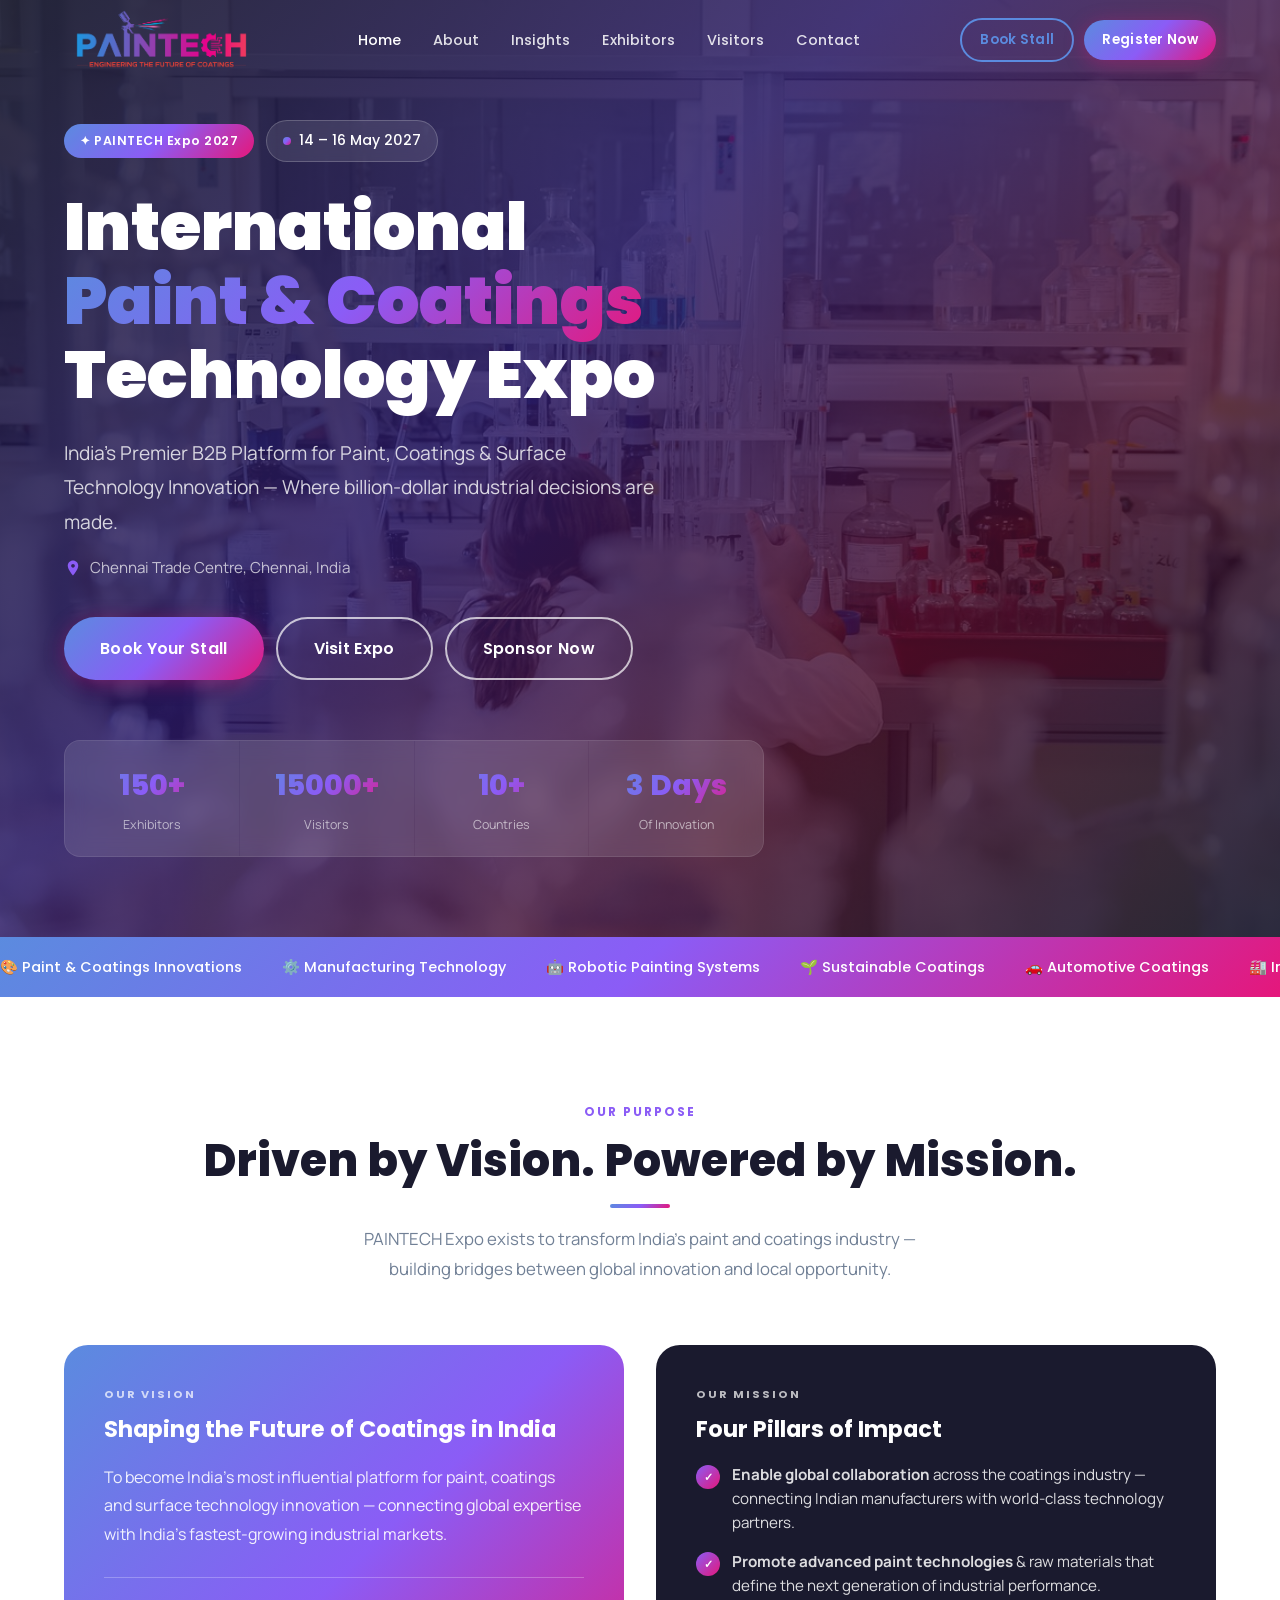
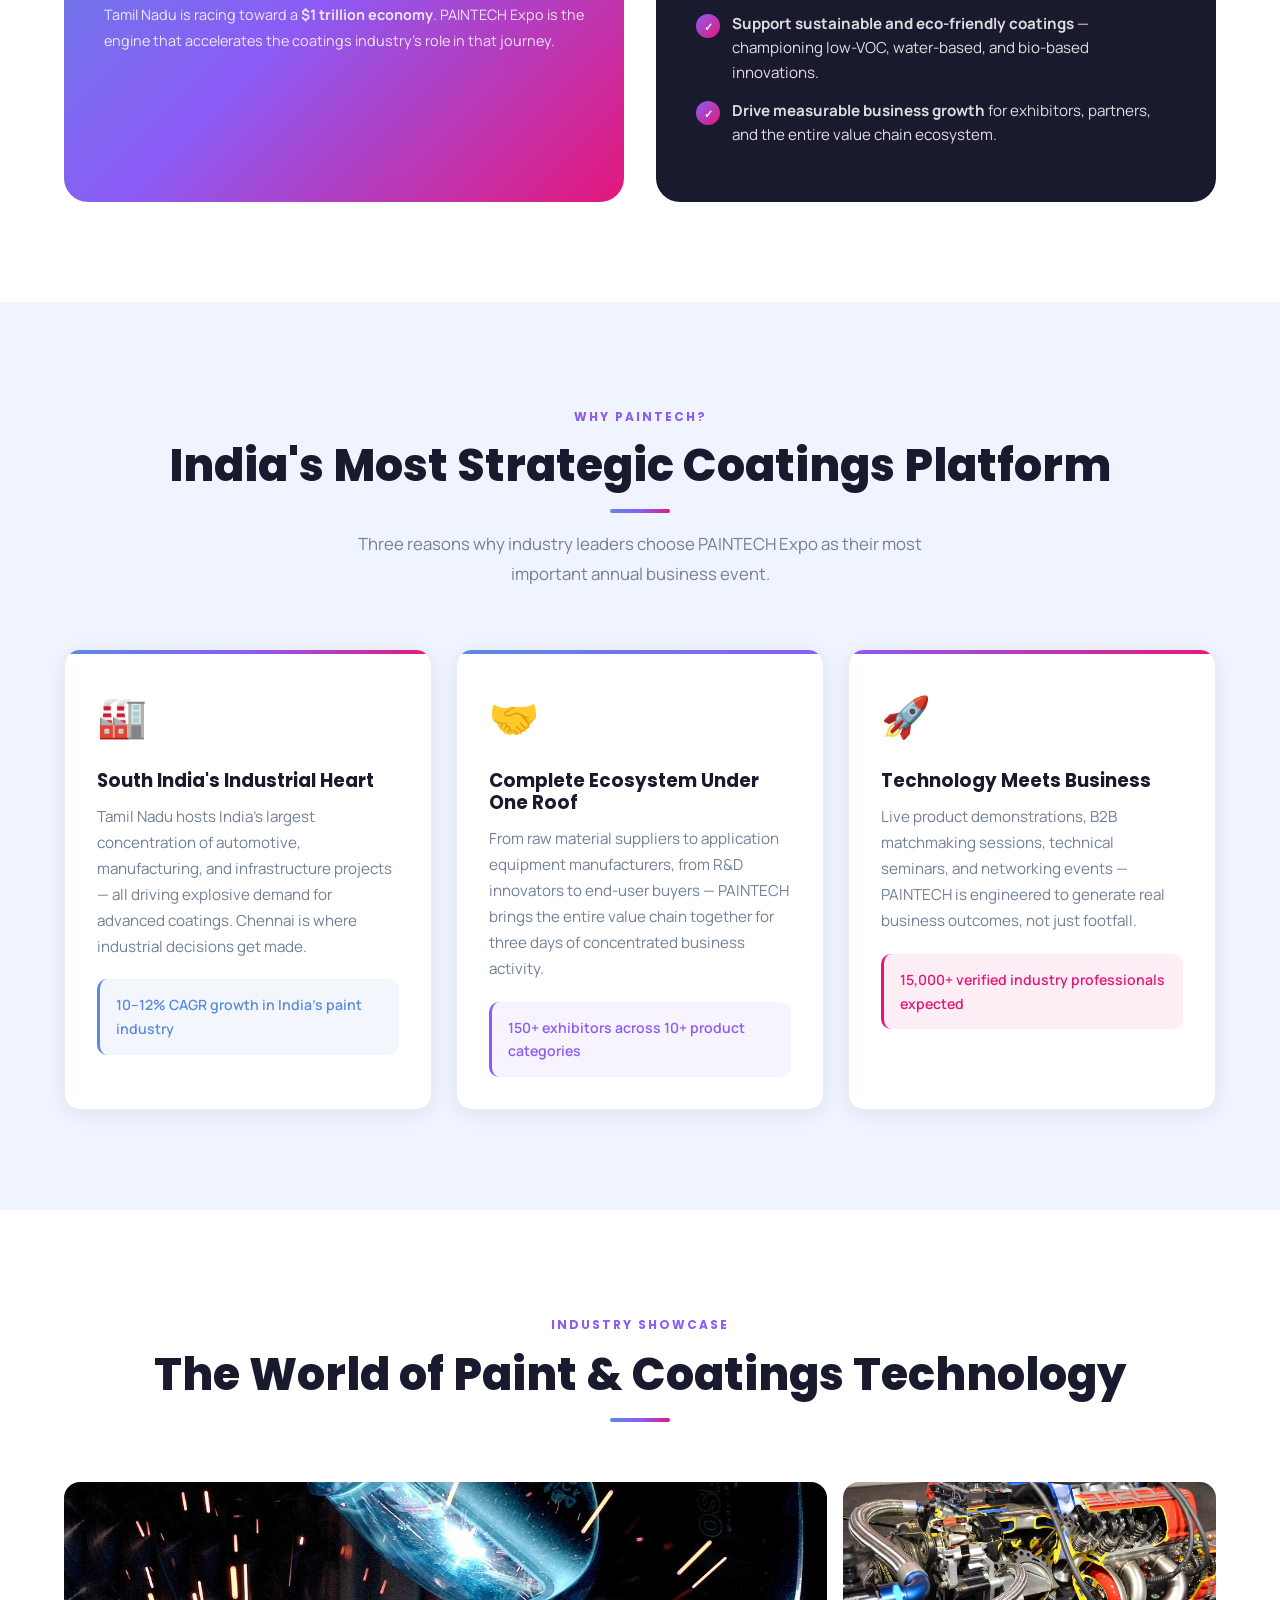
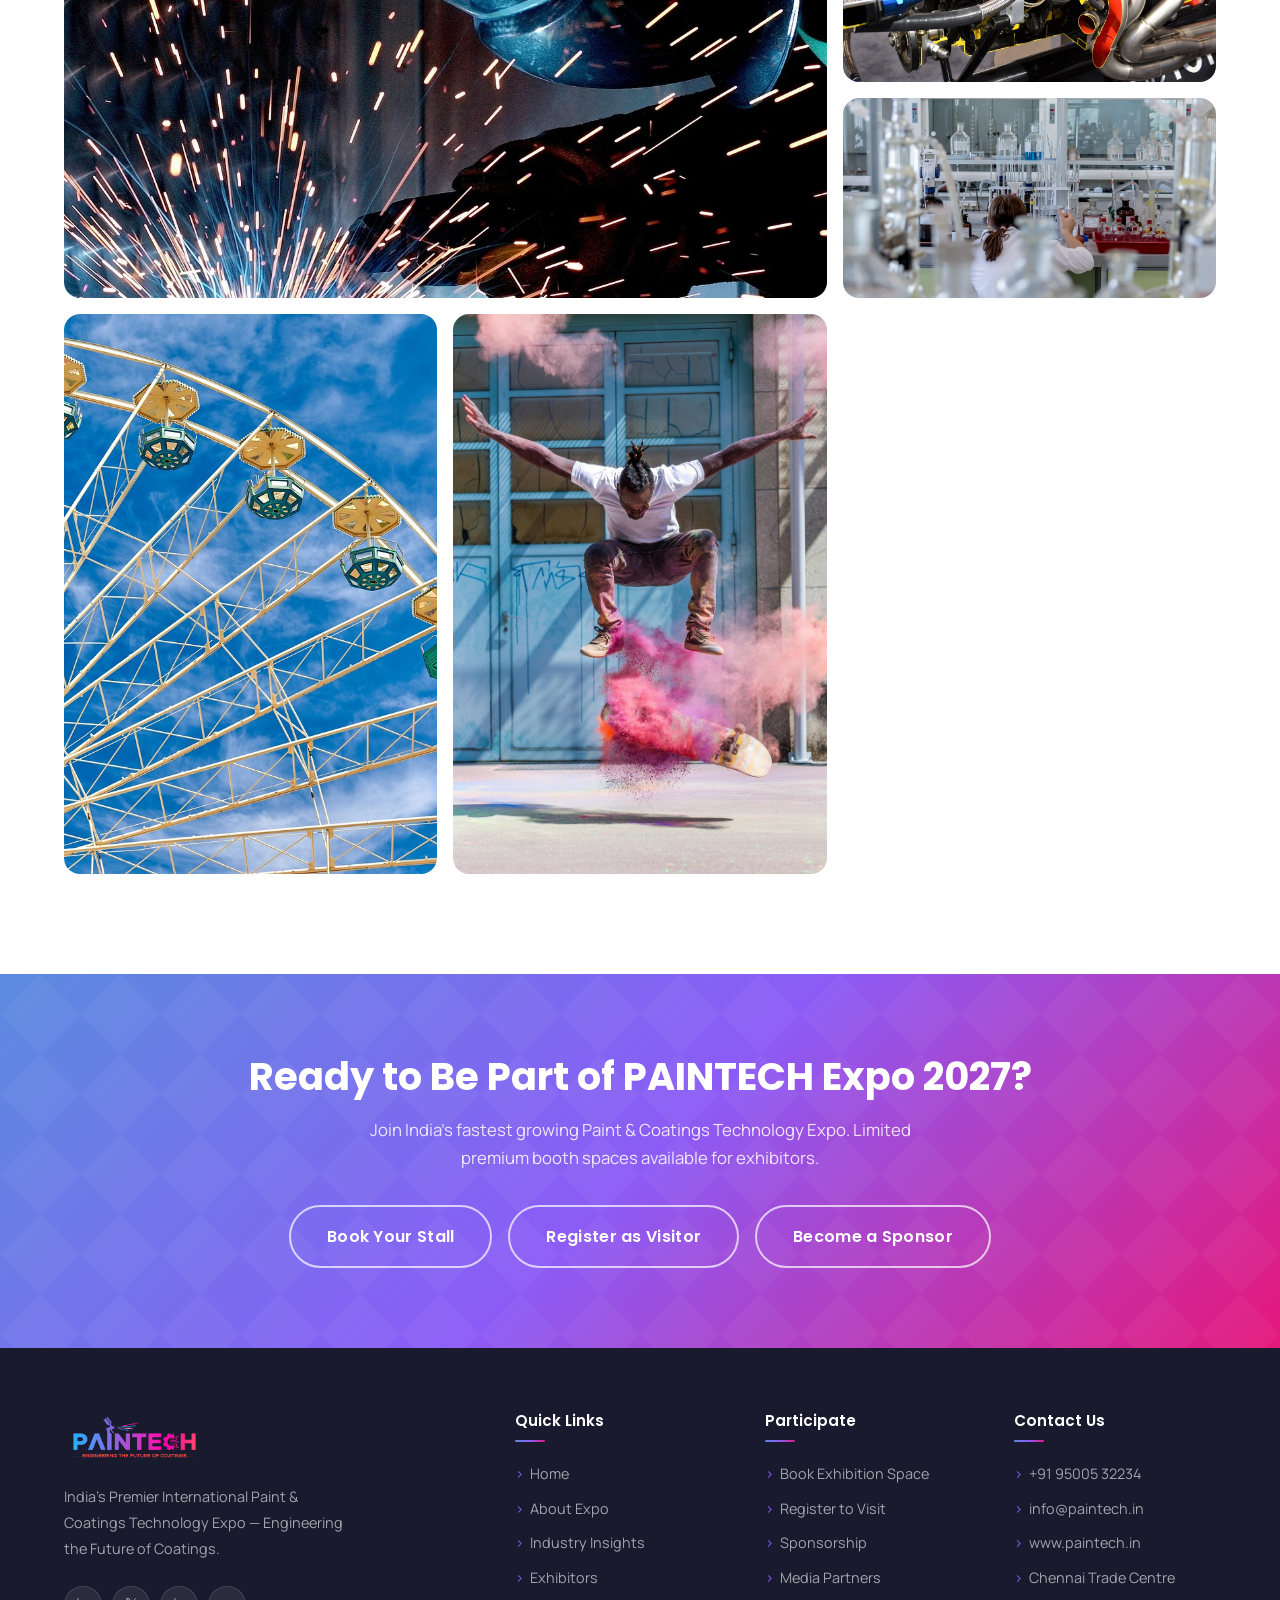
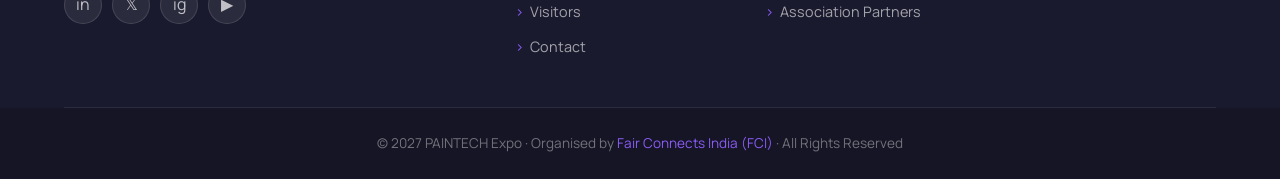
==== index.html @ 4f0feb36 "initial commit" ====
<!DOCTYPE html>
<html lang="en">

<head>
    <meta charset="UTF-8" />
    <meta name="viewport" content="width=device-width, initial-scale=1.0" />
    <title>PAINTECH Expo 2027 – International Paint & Coatings Technology Expo</title>
    <meta name="description"
        content="India's Premier B2B Platform for Paint, Coatings & Surface Technology Innovation. 14–16 May 2027, Chennai Trade Centre." />
    <link rel="icon" type="image/svg+xml" href="/favicon.svg" />
    <link rel="stylesheet" href="assets/css/styles.css" />
</head>

<body>
    <div id="site-nav"></div>

    <!-- HERO -->
    <section class="hero-section">
        <div class="hero-bg">
            <img src="assets/images/gallery-4.jpg" alt="Industrial Paint Technology" loading="eager" />
        </div>
        <div class="hero-content">
            <div class="hero-eyebrow">
                <span class="badge badge-grad">✦ PAINTECH Expo 2027</span>
                <div class="hero-date-chip">
                    <span class="dot"></span> 14 – 16 May 2027
                </div>
            </div>
            <h1 class="hero-title">
                International<br />
                <span>Paint &amp; Coatings</span><br />
                Technology Expo
            </h1>
            <p class="hero-sub">India's Premier B2B Platform for Paint, Coatings &amp; Surface Technology Innovation —
                Where billion-dollar industrial decisions are made.</p>
            <div class="hero-venue">
                <svg width="18" height="18" fill="currentColor" viewBox="0 0 24 24">
                    <path
                        d="M12 2C8.13 2 5 5.13 5 9c0 5.25 7 13 7 13s7-7.75 7-13c0-3.87-3.13-7-7-7zm0 9.5c-1.38 0-2.5-1.12-2.5-2.5S10.62 6.5 12 6.5s2.5 1.12 2.5 2.5S13.38 11.5 12 11.5z" />
                </svg>
                Chennai Trade Centre, Chennai, India
            </div>
            <div class="hero-ctas">
                <a href="exhibitors.html" class="btn btn-primary btn-lg">Book Your Stall</a>
                <a href="visitors.html" class="btn btn-outline-white btn-lg">Visit Expo</a>
                <a href="contact.html" class="btn btn-outline-white btn-lg">Sponsor Now</a>
            </div>
            <div class="hero-stats">
                <div class="hero-stat">
                    <div class="hero-stat-num" data-target="150" data-suffix="+">150+</div>
                    <div class="hero-stat-label">Exhibitors</div>
                </div>
                <div class="hero-stat">
                    <div class="hero-stat-num" data-target="15000" data-suffix="+">15,000+</div>
                    <div class="hero-stat-label">Visitors</div>
                </div>
                <div class="hero-stat">
                    <div class="hero-stat-num" data-target="10" data-suffix="+">10+</div>
                    <div class="hero-stat-label">Countries</div>
                </div>
                <div class="hero-stat">
                    <div class="hero-stat-num" data-target="3" data-suffix=" Days">3 Days</div>
                    <div class="hero-stat-label">Of Innovation</div>
                </div>
            </div>
        </div>
    </section>

    <!-- MARQUEE STRIP -->
    <div class="info-strip">
        <div class="info-strip-inner">
            <div class="info-strip-item">🎨 Paint &amp; Coatings Innovations</div>
            <div class="info-strip-item">⚙️ Manufacturing Technology</div>
            <div class="info-strip-item">🤖 Robotic Painting Systems</div>
            <div class="info-strip-item">🌱 Sustainable Coatings</div>
            <div class="info-strip-item">🚗 Automotive Coatings</div>
            <div class="info-strip-item">🏭 Industrial Excellence</div>
            <div class="info-strip-item">🔬 R&amp;D Showcase</div>
            <div class="info-strip-item">🌍 10+ Countries</div>
            <div class="info-strip-item">🤝 B2B Matchmaking</div>
            <div class="info-strip-item">📅 14–16 May 2027, Chennai</div>
        </div>
    </div>

    <!-- VISION & MISSION -->
    <section class="section section-white">
        <div class="container">
            <div class="section-header fade-up">
                <div class="section-label">Our Purpose</div>
                <h2 class="section-title">Driven by Vision. Powered by Mission.</h2>
                <div class="divider divider-center"></div>
                <p class="section-sub">PAINTECH Expo exists to transform India's paint and coatings industry — building
                    bridges between global innovation and local opportunity.</p>
            </div>
            <div class="vision-mission-grid">
                <div class="vm-card vm-card-vision fade-up fade-up-delay-1">
                    <div class="vm-card-label">Our Vision</div>
                    <h3>Shaping the Future of Coatings in India</h3>
                    <p>To become India's most influential platform for paint, coatings and surface technology innovation
                        — connecting global expertise with India's fastest-growing industrial markets.</p>
                    <div style="margin-top:28px; padding-top:24px; border-top:1px solid rgba(255,255,255,0.25);">
                        <p style="font-size:0.9rem; opacity:0.85;">Tamil Nadu is racing toward a <strong
                                style="opacity:1;">$1 trillion economy</strong>. PAINTECH Expo is the engine that
                            accelerates the coatings industry's role in that journey.</p>
                    </div>
                </div>
                <div class="vm-card vm-card-mission fade-up fade-up-delay-2">
                    <div class="vm-card-label">Our Mission</div>
                    <h3>Four Pillars of Impact</h3>
                    <div class="vm-bullet">
                        <div class="vm-bullet-dot"></div>
                        <p><strong>Enable global collaboration</strong> across the coatings industry — connecting Indian
                            manufacturers with world-class technology partners.</p>
                    </div>
                    <div class="vm-bullet">
                        <div class="vm-bullet-dot"></div>
                        <p><strong>Promote advanced paint technologies</strong> &amp; raw materials that define the next
                            generation of industrial performance.</p>
                    </div>
                    <div class="vm-bullet">
                        <div class="vm-bullet-dot"></div>
                        <p><strong>Support sustainable and eco-friendly coatings</strong> — championing low-VOC,
                            water-based, and bio-based innovations.</p>
                    </div>
                    <div class="vm-bullet">
                        <div class="vm-bullet-dot"></div>
                        <p><strong>Drive measurable business growth</strong> for exhibitors, partners, and the entire
                            value chain ecosystem.</p>
                    </div>
                </div>
            </div>
        </div>
    </section>

    <!-- WHY PAINTECH -->
    <section class="section section-light">
        <div class="container">
            <div class="section-header fade-up">
                <div class="section-label">Why PAINTECH?</div>
                <h2 class="section-title">India's Most Strategic Coatings Platform</h2>
                <div class="divider divider-center"></div>
                <p class="section-sub">Three reasons why industry leaders choose PAINTECH Expo as their most important
                    annual business event.</p>
            </div>
            <div class="highlight-grid">
                <div class="highlight-card fade-up fade-up-delay-1">
                    <div class="icon">🏭</div>
                    <h3>South India's Industrial Heart</h3>
                    <p>Tamil Nadu hosts India's largest concentration of automotive, manufacturing, and infrastructure
                        projects — all driving explosive demand for advanced coatings. Chennai is where industrial
                        decisions get made.</p>
                    <div
                        style="margin-top:20px; padding:14px 16px; background:rgba(91,139,223,0.07); border-radius:10px; border-left:3px solid var(--blue);">
                        <p style="font-size:0.88rem; color:var(--blue); font-weight:600; margin:0;">10–12% CAGR growth
                            in India's paint industry</p>
                    </div>
                </div>
                <div class="highlight-card fade-up fade-up-delay-2">
                    <div class="icon">🤝</div>
                    <h3>Complete Ecosystem Under One Roof</h3>
                    <p>From raw material suppliers to application equipment manufacturers, from R&amp;D innovators to
                        end-user buyers — PAINTECH brings the entire value chain together for three days of concentrated
                        business activity.</p>
                    <div
                        style="margin-top:20px; padding:14px 16px; background:rgba(139,92,246,0.07); border-radius:10px; border-left:3px solid var(--violet);">
                        <p style="font-size:0.88rem; color:var(--violet); font-weight:600; margin:0;">150+ exhibitors
                            across 10+ product categories</p>
                    </div>
                </div>
                <div class="highlight-card fade-up fade-up-delay-3">
                    <div class="icon">🚀</div>
                    <h3>Technology Meets Business</h3>
                    <p>Live product demonstrations, B2B matchmaking sessions, technical seminars, and networking events
                        — PAINTECH is engineered to generate real business outcomes, not just footfall.</p>
                    <div
                        style="margin-top:20px; padding:14px 16px; background:rgba(229,23,123,0.07); border-radius:10px; border-left:3px solid var(--pink);">
                        <p style="font-size:0.88rem; color:var(--pink); font-weight:600; margin:0;">15,000+ verified
                            industry professionals expected</p>
                    </div>
                </div>
            </div>
        </div>
    </section>

    <!-- GALLERY PREVIEW -->
    <section class="section section-white">
        <div class="container">
            <div class="section-header fade-up">
                <div class="section-label">Industry Showcase</div>
                <h2 class="section-title">The World of Paint &amp; Coatings Technology</h2>
                <div class="divider divider-center"></div>
            </div>
            <div class="gallery-grid fade-up">
                <div class="gallery-item">
                    <img src="assets/images/gallery-2.jpg" alt="Industrial Coating Plant" />
                    <div class="gallery-overlay"></div>
                </div>
                <div class="gallery-item">
                    <img src="assets/images/gallery-3.jpg" alt="Spray Painting System" />
                    <div class="gallery-overlay"></div>
                </div>
                <div class="gallery-item">
                    <img src="assets/images/gallery-4.jpg" alt="Automotive Coating Line" />
                    <div class="gallery-overlay"></div>
                </div>
                <div class="gallery-item">
                    <img src="assets/images/about-1.jpg" alt="Paint Laboratory" />
                    <div class="gallery-overlay"></div>
                </div>
                <div class="gallery-item">
                    <img src="assets/images/gallery-5.jpg" alt="Coating Technology" />
                    <div class="gallery-overlay"></div>
                </div>
            </div>
        </div>
    </section>

    <!-- CTA BAND -->
    <div class="cta-band">
        <div class="container">
            <h2 class="fade-up">Ready to Be Part of PAINTECH Expo 2027?</h2>
            <p class="fade-up fade-up-delay-1">Join India's fastest growing Paint &amp; Coatings Technology Expo.
                Limited premium booth spaces available for exhibitors.</p>
            <div class="btns fade-up fade-up-delay-2">
                <a href="exhibitors.html" class="btn btn-outline-white btn-lg">Book Your Stall</a>
                <a href="visitors.html" class="btn btn-outline-white btn-lg">Register as Visitor</a>
                <a href="contact.html" class="btn btn-outline-white btn-lg">Become a Sponsor</a>
            </div>
        </div>
    </div>
    <div id="site-footer"></div>

    <script src="assets/js/components.js"></script>

    <script src="assets/js/main.js"></script>
</body>

</html>
---- assets/css/styles.css ----
@import url('https://fonts.googleapis.com/css2?family=Poppins:wght@300;400;500;600;700;800;900&family=Manrope:wght@400;500;600;700;800&display=swap');

/* ─── CSS Variables ─────────────────────────────────────── */
:root {
    --blue: #5B8BDF;
    --violet: #8B5CF6;
    --pink: #E5177B;
    --dark: #1A1A2E;
    --text: #2D3748;
    --muted: #718096;
    --light: #F0F4FF;
    --white: #FFFFFF;
    --card: #FFFFFF;
    --border: rgba(91, 139, 223, 0.15);

    --grad: linear-gradient(135deg, #5B8BDF 0%, #8B5CF6 50%, #E5177B 100%);
    --grad-soft: linear-gradient(135deg, rgba(91, 139, 223, 0.12) 0%, rgba(139, 92, 246, 0.10) 50%, rgba(229, 23, 123, 0.08) 100%);
    --grad-hero: linear-gradient(135deg, #1A1A2E 0%, #2D1B69 40%, #4A0E2E 100%);
    --grad-blue: linear-gradient(135deg, #5B8BDF, #8B5CF6);
    --grad-pink: linear-gradient(135deg, #8B5CF6, #E5177B);

    --shadow-sm: 0 2px 8px rgba(91, 139, 223, 0.12);
    --shadow-md: 0 8px 30px rgba(91, 139, 223, 0.18);
    --shadow-lg: 0 20px 60px rgba(91, 139, 223, 0.25);
    --shadow-card: 0 4px 20px rgba(26, 26, 46, 0.08);

    --radius: 16px;
    --radius-sm: 10px;
    --radius-lg: 24px;
    --radius-full: 999px;

    --font-head: 'Poppins', sans-serif;
    --font-body: 'Manrope', sans-serif;

    --nav-h: 80px;
    --transition: 0.3s cubic-bezier(0.4, 0, 0.2, 1);
}

/* ─── Reset & Base ─────────────────────────────────────── */
*,
*::before,
*::after {
    box-sizing: border-box;
    margin: 0;
    padding: 0;
}

html {
    scroll-behavior: smooth;
    font-size: 16px;
}

body {
    font-family: var(--font-body);
    color: var(--text);
    background: var(--white);
    line-height: 1.7;
    -webkit-font-smoothing: antialiased;
}

img {
    max-width: 100%;
    height: auto;
    display: block;
}

a {
    text-decoration: none;
    color: inherit;
}

ul {
    list-style: none;
}

/* ─── Scrollbar ────────────────────────────────────────── */
::-webkit-scrollbar {
    width: 6px;
}

::-webkit-scrollbar-track {
    background: var(--light);
}

::-webkit-scrollbar-thumb {
    background: var(--grad);
    border-radius: 3px;
}

/* ─── Typography ────────────────────────────────────────── */
h1,
h2,
h3,
h4,
h5,
h6 {
    font-family: var(--font-head);
    font-weight: 700;
    line-height: 1.2;
    color: var(--dark);
}

/* ─── Container ─────────────────────────────────────────── */
.container {
    max-width: 1200px;
    margin: 0 auto;
    padding: 0 24px;
}

.container-wide {
    max-width: 1440px;
    margin: 0 auto;
    padding: 0 32px;
}

/* ─── Gradient Text ──────────────────────────────────────── */
.grad-text {
    background: var(--grad);
    -webkit-background-clip: text;
    -webkit-text-fill-color: transparent;
    background-clip: text;
}

/* ─── Buttons ─────────────────────────────────────────────── */
.btn {
    display: inline-flex;
    align-items: center;
    gap: 8px;
    padding: 13px 28px;
    border-radius: var(--radius-full);
    font-family: var(--font-head);
    font-weight: 600;
    font-size: 0.92rem;
    cursor: pointer;
    border: none;
    transition: var(--transition);
    letter-spacing: 0.3px;
    white-space: nowrap;
}

.btn-primary {
    background: var(--grad);
    color: var(--white);
    box-shadow: 0 4px 20px rgba(229, 23, 123, 0.35);
}

.btn-primary:hover {
    transform: translateY(-2px);
    box-shadow: 0 8px 30px rgba(229, 23, 123, 0.45);
}

.btn-outline {
    background: transparent;
    border: 2px solid var(--blue);
    color: var(--blue);
}

.btn-outline:hover {
    background: var(--blue);
    color: white;
    transform: translateY(-2px);
}

.btn-outline-white {
    background: transparent;
    border: 2px solid rgba(255, 255, 255, 0.7);
    color: white;
}

.btn-outline-white:hover {
    background: rgba(255, 255, 255, 0.15);
    transform: translateY(-2px);
}

.btn-sm {
    padding: 9px 20px;
    font-size: 0.85rem;
}

.btn-lg {
    padding: 16px 36px;
    font-size: 1rem;
}

/* ─── Badges ─────────────────────────────────────────────── */
.badge {
    display: inline-flex;
    align-items: center;
    gap: 6px;
    padding: 6px 16px;
    border-radius: var(--radius-full);
    font-size: 0.78rem;
    font-weight: 600;
    letter-spacing: 0.5px;
    font-family: var(--font-head);
}

.badge-grad {
    background: var(--grad);
    color: white;
}

.badge-soft {
    background: var(--grad-soft);
    border: 1px solid var(--border);
    color: var(--violet);
}

.badge-blue {
    background: rgba(91, 139, 223, 0.12);
    color: var(--blue);
}

.badge-pink {
    background: rgba(229, 23, 123, 0.1);
    color: var(--pink);
}

/* ─── Section Headers ─────────────────────────────────────── */
.section-label {
    display: inline-block;
    font-size: 0.75rem;
    font-weight: 700;
    letter-spacing: 2px;
    text-transform: uppercase;
    color: var(--violet);
    margin-bottom: 12px;
    font-family: var(--font-head);
}

.section-title {
    font-size: clamp(1.8rem, 3.5vw, 2.8rem);
    font-weight: 800;
    color: var(--dark);
    margin-bottom: 16px;
}

.section-sub {
    font-size: 1.05rem;
    color: var(--muted);
    max-width: 600px;
    line-height: 1.8;
}

.section-header {
    text-align: center;
    margin-bottom: 60px;
}

.section-header .section-sub {
    margin: 0 auto;
}

/* ─── Cards ─────────────────────────────────────────────── */
.card {
    background: var(--white);
    border-radius: var(--radius);
    box-shadow: var(--shadow-card);
    border: 1px solid var(--border);
    overflow: hidden;
    transition: var(--transition);
}

.card:hover {
    transform: translateY(-4px);
    box-shadow: var(--shadow-md);
}

.card-grad {
    background: var(--grad-soft);
    border: 1px solid var(--border);
    border-radius: var(--radius);
    padding: 28px;
    transition: var(--transition);
}

.card-grad:hover {
    transform: translateY(-4px);
    box-shadow: var(--shadow-md);
}

/* ─── Icon Box ───────────────────────────────────────────── */
.icon-box {
    width: 52px;
    height: 52px;
    border-radius: var(--radius-sm);
    background: var(--grad);
    display: flex;
    align-items: center;
    justify-content: center;
    font-size: 1.4rem;
    flex-shrink: 0;
}

.icon-box-soft {
    width: 52px;
    height: 52px;
    border-radius: var(--radius-sm);
    background: var(--grad-soft);
    display: flex;
    align-items: center;
    justify-content: center;
    font-size: 1.4rem;
    flex-shrink: 0;
    border: 1px solid var(--border);
}

/* ─── Divider ────────────────────────────────────────────── */
.divider {
    height: 4px;
    width: 60px;
    background: var(--grad);
    border-radius: 2px;
    margin: 16px 0;
}

.divider-center {
    margin: 16px auto;
}

/* ─── Sections ───────────────────────────────────────────── */
.section {
    padding: 100px 0;
}

.section-light {
    background: var(--light);
}

.section-white {
    background: var(--white);
}

.section-dark {
    background: var(--dark);
}

/* ─── Page Hero Banner ─────────────────────────────────── */
.page-hero {
    padding: 120px 0 80px;
    background: var(--grad-hero);
    position: relative;
    overflow: hidden;
}

.page-hero::before {
    content: '';
    position: absolute;
    inset: 0;
    background: url("data:image/svg+xml,%3Csvg width='60' height='60' viewBox='0 0 60 60' xmlns='http://www.w3.org/2000/svg'%3E%3Cg fill='none' fill-rule='evenodd'%3E%3Cg fill='%23ffffff' fill-opacity='0.03'%3E%3Cpath d='M36 34v-4h-2v4h-4v2h4v4h2v-4h4v-2h-4zm0-30V0h-2v4h-4v2h4v4h2V6h4V4h-4zM6 34v-4H4v4H0v2h4v4h2v-4h4v-2H6zM6 4V0H4v4H0v2h4v4h2V6h4V4H6z'/%3E%3C/g%3E%3C/g%3E%3C/svg%3E");
}

.page-hero .container {
    position: relative;
    z-index: 1;
}

.page-hero h1 {
    color: white;
    font-size: clamp(2rem, 4vw, 3.2rem);
    font-weight: 800;
    margin-bottom: 16px;
}

.page-hero p {
    color: rgba(255, 255, 255, 0.8);
    font-size: 1.1rem;
    max-width: 600px;
}

.page-hero-badge {
    margin-bottom: 20px;
}

/* ──────────────────────────────────────────────────────────
   NAV
───────────────────────────────────────────────────────── */
.navbar {
    position: fixed;
    top: 0;
    left: 0;
    right: 0;
    z-index: 1000;
    height: var(--nav-h);
    display: flex;
    align-items: center;
    transition: var(--transition);
    padding: 0;
}

.navbar.transparent {
    background: transparent;
}

.navbar.scrolled {
    background: rgba(255, 255, 255, 0.95);
    backdrop-filter: blur(20px);
    -webkit-backdrop-filter: blur(20px);
    box-shadow: 0 2px 20px rgba(91, 139, 223, 0.12);
    border-bottom: 1px solid var(--border);
}

.navbar.dark-nav {
    background: rgba(26, 26, 46, 0.95);
    backdrop-filter: blur(20px);
}

.navbar-inner {
    display: flex;
    align-items: center;
    justify-content: space-between;
    width: 100%;
    max-width: 1200px;
    margin: 0 auto;
    padding: 0 24px;
}

.nav-logo img {
    height: 72px;
    width: auto;
}

.nav-links {
    display: flex;
    align-items: center;
    gap: 4px;
}

.nav-links a {
    font-family: var(--font-head);
    font-weight: 500;
    font-size: 0.9rem;
    padding: 8px 14px;
    border-radius: var(--radius-full);
    transition: var(--transition);
    color: var(--dark);
    position: relative;
}

.navbar.transparent .nav-links a,
.navbar.dark-nav .nav-links a {
    color: rgba(255, 255, 255, 0.85);
}

.nav-links a:hover {
    color: var(--violet);
    background: rgba(139, 92, 246, 0.08);
}

.navbar.transparent .nav-links a:hover,
.navbar.dark-nav .nav-links a:hover {
    color: white;
    background: rgba(255, 255, 255, 0.12);
}

.nav-links a.active {
    color: var(--violet);
}

.navbar.transparent .nav-links a.active,
.navbar.dark-nav .nav-links a.active {
    color: white;
}

.nav-actions {
    display: flex;
    align-items: center;
    gap: 10px;
}

.nav-actions .btn-sm {
    padding: 9px 18px;
    font-size: 0.84rem;
}

.hamburger {
    display: none;
    flex-direction: column;
    gap: 5px;
    cursor: pointer;
    padding: 8px;
    border-radius: 8px;
    border: none;
    background: none;
}

.hamburger span {
    display: block;
    width: 24px;
    height: 2px;
    background: var(--dark);
    border-radius: 2px;
    transition: var(--transition);
}

.navbar.transparent .hamburger span,
.navbar.dark-nav .hamburger span {
    background: white;
}

.navbar.scrolled .hamburger span {
    background: var(--dark);
}

.mobile-menu {
    display: none;
    position: fixed;
    inset: 0;
    z-index: 999;
    background: rgba(26, 26, 46, 0.98);
    flex-direction: column;
    align-items: center;
    justify-content: center;
    gap: 24px;
}

.mobile-menu.open {
    display: flex;
}

.mobile-menu a {
    font-family: var(--font-head);
    font-size: 1.4rem;
    font-weight: 600;
    color: white;
    padding: 10px 20px;
    transition: var(--transition);
}

.mobile-menu a:hover {
    color: var(--violet);
}

.mobile-close {
    position: absolute;
    top: 24px;
    right: 24px;
    font-size: 2rem;
    color: white;
    cursor: pointer;
    background: none;
    border: none;
    padding: 8px;
}

/* ──────────────────────────────────────────────────────────
   HOME HERO
───────────────────────────────────────────────────────── */
.hero-section {
    min-height: 100vh;
    position: relative;
    overflow: hidden;
    display: flex;
    flex-direction: column;
    justify-content: center;
}

.hero-bg {
    position: absolute;
    inset: 0;
    z-index: 0;
}

.hero-bg img {
    width: 100%;
    height: 100%;
    object-fit: cover;
    object-position: center;
}

.hero-bg::after {
    content: '';
    position: absolute;
    inset: 0;
    background: linear-gradient(135deg,
            rgba(26, 26, 46, 0.90) 0%,
            rgba(45, 27, 105, 0.82) 40%,
            rgba(74, 14, 46, 0.78) 70%,
            rgba(26, 26, 46, 0.88) 100%);
}

.hero-content {
    position: relative;
    z-index: 1;
    padding: calc(var(--nav-h) + 40px) 0 80px;
    max-width: 1200px;
    margin: 0 auto;
    width: 100%;
    padding-left: 24px;
    padding-right: 24px;
}

.hero-eyebrow {
    display: flex;
    align-items: center;
    gap: 12px;
    margin-bottom: 28px;
    flex-wrap: wrap;
}

.hero-date-chip {
    display: inline-flex;
    align-items: center;
    gap: 8px;
    background: rgba(255, 255, 255, 0.1);
    border: 1px solid rgba(255, 255, 255, 0.2);
    border-radius: var(--radius-full);
    padding: 8px 16px;
    color: white;
    font-size: 0.88rem;
    font-family: var(--font-head);
    font-weight: 500;
    backdrop-filter: blur(10px);
}

.hero-date-chip .dot {
    width: 8px;
    height: 8px;
    border-radius: 50%;
    background: var(--grad);
}

.hero-title {
    font-size: clamp(2.4rem, 5.5vw, 4.2rem);
    font-weight: 900;
    color: white;
    line-height: 1.1;
    margin-bottom: 24px;
}

.hero-title span {
    background: var(--grad);
    -webkit-background-clip: text;
    -webkit-text-fill-color: transparent;
    background-clip: text;
}

.hero-sub {
    font-size: clamp(1rem, 1.8vw, 1.2rem);
    color: rgba(255, 255, 255, 0.8);
    max-width: 600px;
    line-height: 1.8;
    margin-bottom: 16px;
}

.hero-venue {
    display: flex;
    align-items: center;
    gap: 8px;
    color: rgba(255, 255, 255, 0.7);
    font-size: 0.95rem;
    margin-bottom: 36px;
}

.hero-venue svg {
    color: var(--violet);
    flex-shrink: 0;
}

.hero-ctas {
    display: flex;
    flex-wrap: wrap;
    gap: 12px;
    margin-bottom: 60px;
}

.hero-stats {
    display: grid;
    grid-template-columns: repeat(4, 1fr);
    gap: 1px;
    border-radius: var(--radius);
    overflow: hidden;
    background: rgba(255, 255, 255, 0.08);
    border: 1px solid rgba(255, 255, 255, 0.12);
    backdrop-filter: blur(10px);
    max-width: 700px;
}

.hero-stat {
    padding: 20px 24px;
    text-align: center;
    background: rgba(255, 255, 255, 0.04);
}

.hero-stat-num {
    font-family: var(--font-head);
    font-size: 1.8rem;
    font-weight: 800;
    background: var(--grad);
    -webkit-background-clip: text;
    -webkit-text-fill-color: transparent;
    background-clip: text;
}

.hero-stat-label {
    font-size: 0.78rem;
    color: rgba(255, 255, 255, 0.6);
    margin-top: 4px;
}

/* ──────────────────────────────────────────────────────────
   QUICK INFO STRIP (Homepage only)
───────────────────────────────────────────────────────── */
.info-strip {
    background: var(--grad);
    padding: 18px 0;
    overflow: hidden;
}

.info-strip-inner {
    display: flex;
    align-items: center;
    gap: 40px;
    white-space: nowrap;
    animation: marquee 30s linear infinite;
}

.info-strip-item {
    display: flex;
    align-items: center;
    gap: 8px;
    color: white;
    font-family: var(--font-head);
    font-weight: 500;
    font-size: 0.9rem;
    flex-shrink: 0;
}

@keyframes marquee {
    from {
        transform: translateX(0);
    }

    to {
        transform: translateX(-50%);
    }
}

/* ──────────────────────────────────────────────────────────
   VISION & MISSION (Homepage)
───────────────────────────────────────────────────────── */
.vision-mission-grid {
    display: grid;
    grid-template-columns: 1fr 1fr;
    gap: 32px;
}

.vm-card {
    padding: 40px;
    border-radius: var(--radius-lg);
    position: relative;
    overflow: hidden;
}

.vm-card-vision {
    background: var(--grad);
    color: white;
}

.vm-card-mission {
    background: var(--dark);
    color: white;
}

.vm-card-label {
    font-size: 0.7rem;
    font-weight: 700;
    letter-spacing: 2px;
    text-transform: uppercase;
    opacity: 0.7;
    margin-bottom: 12px;
    font-family: var(--font-head);
}

.vm-card h3 {
    color: white;
    font-size: 1.4rem;
    font-weight: 700;
    margin-bottom: 20px;
}

.vm-card p {
    opacity: 0.9;
    font-size: 1rem;
    line-height: 1.8;
}

.vm-bullet {
    display: flex;
    align-items: flex-start;
    gap: 12px;
    margin-bottom: 14px;
}

.vm-bullet-dot {
    width: 24px;
    height: 24px;
    border-radius: 50%;
    background: var(--grad);
    display: flex;
    align-items: center;
    justify-content: center;
    flex-shrink: 0;
    margin-top: 2px;
}

.vm-bullet-dot::after {
    content: '✓';
    font-size: 0.7rem;
    color: white;
    font-weight: 700;
}

.vm-card-mission .vm-bullet-dot {
    background: linear-gradient(135deg, var(--violet), var(--pink));
}

.vm-bullet p {
    opacity: 0.85;
    font-size: 0.95rem;
    line-height: 1.6;
}

/* ──────────────────────────────────────────────────────────
   HOME: WHY PAINTECH STRIP
───────────────────────────────────────────────────────── */
.highlight-grid {
    display: grid;
    grid-template-columns: repeat(3, 1fr);
    gap: 24px;
}

.highlight-card {
    padding: 32px;
    border-radius: var(--radius);
    border: 1px solid var(--border);
    background: var(--white);
    box-shadow: var(--shadow-card);
    transition: var(--transition);
    position: relative;
    overflow: hidden;
}

.highlight-card::before {
    content: '';
    position: absolute;
    top: 0;
    left: 0;
    right: 0;
    height: 4px;
    background: var(--grad);
}

.highlight-card:hover {
    transform: translateY(-6px);
    box-shadow: var(--shadow-md);
}

.highlight-card:nth-child(2)::before {
    background: var(--grad-blue);
}

.highlight-card:nth-child(3)::before {
    background: var(--grad-pink);
}

.highlight-card .icon {
    font-size: 2.5rem;
    margin-bottom: 20px;
}

.highlight-card h3 {
    font-size: 1.15rem;
    margin-bottom: 12px;
}

.highlight-card p {
    color: var(--muted);
    font-size: 0.95rem;
    line-height: 1.7;
}

/* ──────────────────────────────────────────────────────────
   HOME: EXHIBITORS PREVIEW
───────────────────────────────────────────────────────── */
.cta-band {
    background: var(--grad);
    padding: 80px 0;
    text-align: center;
    position: relative;
    overflow: hidden;
}

.cta-band::before {
    content: '';
    position: absolute;
    inset: 0;
    background: url("data:image/svg+xml,%3Csvg width='80' height='80' viewBox='0 0 80 80' xmlns='http://www.w3.org/2000/svg'%3E%3Cg fill='%23ffffff' fill-opacity='0.04'%3E%3Cpath d='M40 0l40 40-40 40L0 40z'/%3E%3C/g%3E%3C/svg%3E");
}

.cta-band>.container {
    position: relative;
    z-index: 1;
}

.cta-band h2 {
    color: white;
    font-size: clamp(1.8rem, 3vw, 2.6rem);
    margin-bottom: 16px;
}

.cta-band p {
    color: rgba(255, 255, 255, 0.85);
    font-size: 1.05rem;
    max-width: 580px;
    margin: 0 auto 32px;
}

.cta-band .btns {
    display: flex;
    justify-content: center;
    gap: 16px;
    flex-wrap: wrap;
}

/* ──────────────────────────────────────────────────────────
   ABOUT PAGE
───────────────────────────────────────────────────────── */
.about-grid {
    display: grid;
    grid-template-columns: 1fr 1fr;
    gap: 60px;
    align-items: center;
}

.about-img {
    border-radius: var(--radius-lg);
    overflow: hidden;
    position: relative;
}

.about-img img {
    width: 100%;
    height: 400px;
    object-fit: cover;
}

.about-img-badge {
    position: absolute;
    bottom: 24px;
    left: 24px;
    background: var(--grad);
    color: white;
    padding: 12px 20px;
    border-radius: var(--radius);
    font-family: var(--font-head);
    font-weight: 700;
    font-size: 1rem;
}

.about-text .section-label {
    margin-bottom: 8px;
}

.about-text .section-title {
    margin-bottom: 20px;
    font-size: clamp(1.6rem, 3vw, 2.2rem);
}

.about-text p {
    color: var(--muted);
    line-height: 1.9;
    margin-bottom: 16px;
}

.about-highlight {
    display: grid;
    grid-template-columns: repeat(3, 1fr);
    gap: 16px;
    margin-top: 32px;
}

.about-stat-box {
    background: var(--grad-soft);
    border: 1px solid var(--border);
    border-radius: var(--radius-sm);
    padding: 16px;
    text-align: center;
}

.about-stat-box .num {
    font-family: var(--font-head);
    font-size: 1.6rem;
    font-weight: 800;
    background: var(--grad);
    -webkit-background-clip: text;
    -webkit-text-fill-color: transparent;
    background-clip: text;
}

.about-stat-box .lbl {
    font-size: 0.78rem;
    color: var(--muted);
    margin-top: 4px;
}

.fci-card {
    background: var(--dark);
    color: white;
    padding: 48px;
    border-radius: var(--radius-lg);
    position: relative;
    overflow: hidden;
}

.fci-card::before {
    content: '';
    position: absolute;
    top: -40px;
    right: -40px;
    width: 200px;
    height: 200px;
    border-radius: 50%;
    background: rgba(139, 92, 246, 0.15);
}

.fci-card .section-label {
    color: var(--violet);
}

.fci-card h3 {
    color: white;
    font-size: 1.8rem;
    margin-bottom: 16px;
}

.fci-card p {
    color: rgba(255, 255, 255, 0.75);
    line-height: 1.9;
    margin-bottom: 16px;
}

.fci-card .badge-soft {
    color: rgba(255, 255, 255, 0.8);
    background: rgba(255, 255, 255, 0.08);
    border-color: rgba(255, 255, 255, 0.15);
}

/* ──────────────────────────────────────────────────────────
   INSIGHTS PAGE
───────────────────────────────────────────────────────── */
.stat-highlight-row {
    display: grid;
    grid-template-columns: repeat(4, 1fr);
    gap: 24px;
    margin-bottom: 80px;
}

.stat-box {
    background: var(--white);
    border: 1px solid var(--border);
    border-radius: var(--radius);
    padding: 32px 24px;
    text-align: center;
    box-shadow: var(--shadow-card);
    transition: var(--transition);
    position: relative;
    overflow: hidden;
}

.stat-box::after {
    content: '';
    position: absolute;
    bottom: 0;
    left: 0;
    right: 0;
    height: 3px;
    background: var(--grad);
}

.stat-box:hover {
    transform: translateY(-4px);
    box-shadow: var(--shadow-md);
}

.stat-box .num {
    font-family: var(--font-head);
    font-size: 2.4rem;
    font-weight: 900;
    background: var(--grad);
    -webkit-background-clip: text;
    -webkit-text-fill-color: transparent;
    background-clip: text;
}

.stat-box .label {
    color: var(--muted);
    font-size: 0.88rem;
    margin-top: 8px;
}

.drivers-grid {
    display: grid;
    grid-template-columns: repeat(3, 1fr);
    gap: 24px;
}

.driver-card {
    background: var(--white);
    border-radius: var(--radius);
    box-shadow: var(--shadow-card);
    border: 1px solid var(--border);
    padding: 32px;
    transition: var(--transition);
    position: relative;
    overflow: hidden;
}

.driver-card::before {
    content: '';
    position: absolute;
    top: 0;
    left: 0;
    width: 100%;
    height: 3px;
}

.driver-card:nth-child(1)::before {
    background: linear-gradient(90deg, #5B8BDF, #8B5CF6);
}

.driver-card:nth-child(2)::before {
    background: linear-gradient(90deg, #8B5CF6, #E5177B);
}

.driver-card:nth-child(3)::before {
    background: linear-gradient(90deg, #E5177B, #5B8BDF);
}

.driver-card:nth-child(4)::before {
    background: linear-gradient(90deg, #5B8BDF, #E5177B);
}

.driver-card:nth-child(5)::before {
    background: linear-gradient(90deg, #8B5CF6, #5B8BDF);
}

.driver-card:nth-child(6)::before {
    background: var(--grad);
}

.driver-card:hover {
    transform: translateY(-6px);
    box-shadow: var(--shadow-md);
}

.driver-card .icon {
    font-size: 2.4rem;
    margin-bottom: 16px;
}

.driver-card h3 {
    font-size: 1.1rem;
    margin-bottom: 12px;
}

.driver-card ul {
    color: var(--muted);
    font-size: 0.9rem;
    display: flex;
    flex-direction: column;
    gap: 6px;
}

.driver-card ul li {
    display: flex;
    align-items: center;
    gap: 8px;
}

.driver-card ul li::before {
    content: '→';
    color: var(--violet);
    font-weight: 700;
    flex-shrink: 0;
}

.market-banner {
    margin: 60px 0;
    padding: 48px;
    border-radius: var(--radius-lg);
    background: var(--grad);
    color: white;
    text-align: center;
    position: relative;
    overflow: hidden;
}

.market-banner::before {
    content: '';
    position: absolute;
    inset: 0;
    background: url("data:image/svg+xml,%3Csvg width='80' height='80' viewBox='0 0 80 80' xmlns='http://www.w3.org/2000/svg'%3E%3Cg fill='%23ffffff' fill-opacity='0.05'%3E%3Cpath d='M40 0l40 40-40 40L0 40z'/%3E%3C/g%3E%3C/svg%3E");
}

.market-banner>* {
    position: relative;
    z-index: 1;
}

.market-banner h3 {
    font-size: clamp(1.4rem, 3vw, 2rem);
    color: white;
    margin-bottom: 16px;
}

.market-banner p {
    color: rgba(255, 255, 255, 0.85);
    font-size: 1rem;
    max-width: 600px;
    margin: 0 auto;
}

.market-banner .big {
    font-size: 3.5rem;
    font-weight: 900;
    color: white;
    line-height: 1;
    margin: 16px 0 8px;
}

/* ──────────────────────────────────────────────────────────
   EXHIBITORS PAGE
───────────────────────────────────────────────────────── */
.why-exhibit-grid {
    display: grid;
    grid-template-columns: 1fr 1fr;
    gap: 60px;
    align-items: center;
    margin-bottom: 80px;
}

.roi-list {
    display: flex;
    flex-direction: column;
    gap: 20px;
    margin-top: 32px;
}

.roi-item {
    display: flex;
    align-items: center;
    gap: 16px;
    padding: 20px 24px;
    border-radius: var(--radius);
    background: var(--grad-soft);
    border: 1px solid var(--border);
    transition: var(--transition);
}

.roi-item:hover {
    transform: translateX(6px);
    box-shadow: var(--shadow-sm);
}

.roi-item .icon-box {
    flex-shrink: 0;
}

.roi-item-text h4 {
    font-size: 1rem;
    margin-bottom: 4px;
}

.roi-item-text p {
    color: var(--muted);
    font-size: 0.88rem;
}

.expo-visual {
    border-radius: var(--radius-lg);
    overflow: hidden;
    position: relative;
}

.expo-visual img {
    width: 100%;
    height: 450px;
    object-fit: cover;
}

.expo-visual-overlay {
    position: absolute;
    bottom: 0;
    left: 0;
    right: 0;
    background: linear-gradient(to top, rgba(26, 26, 46, 0.9) 0%, transparent 100%);
    padding: 40px 32px 32px;
    display: grid;
    grid-template-columns: 1fr 1fr;
    gap: 16px;
}

.expo-mini-stat {
    color: white;
}

.expo-mini-stat .n {
    font-family: var(--font-head);
    font-size: 1.8rem;
    font-weight: 800;
    background: var(--grad);
    -webkit-background-clip: text;
    -webkit-text-fill-color: transparent;
    background-clip: text;
}

.expo-mini-stat .l {
    font-size: 0.8rem;
    opacity: 0.8;
}

.categories-grid {
    display: grid;
    grid-template-columns: repeat(4, 1fr);
    gap: 20px;
}

.category-card {
    padding: 24px 20px;
    border-radius: var(--radius);
    background: var(--white);
    border: 1px solid var(--border);
    box-shadow: var(--shadow-card);
    text-align: center;
    transition: var(--transition);
    cursor: default;
}

.category-card:hover {
    transform: translateY(-6px);
    box-shadow: var(--shadow-md);
    border-color: var(--violet);
}

.category-card .emoji {
    font-size: 2rem;
    margin-bottom: 12px;
    display: block;
}

.category-card h4 {
    font-size: 0.88rem;
    color: var(--dark);
    line-height: 1.4;
}

/* ──────────────────────────────────────────────────────────
   VISITORS PAGE
───────────────────────────────────────────────────────── */
.why-attend-grid {
    display: grid;
    grid-template-columns: repeat(3, 1fr);
    gap: 24px;
}

.why-card {
    padding: 32px;
    border-radius: var(--radius);
    text-align: center;
    transition: var(--transition);
    border: 1px solid var(--border);
    background: var(--white);
    box-shadow: var(--shadow-card);
}

.why-card:hover {
    transform: translateY(-6px);
    box-shadow: var(--shadow-md);
}

.why-card .icon {
    font-size: 2.6rem;
    margin-bottom: 20px;
}

.why-card h3 {
    font-size: 1.05rem;
    margin-bottom: 10px;
}

.why-card p {
    color: var(--muted);
    font-size: 0.88rem;
    line-height: 1.7;
}

.profiles-wrap {
    display: grid;
    grid-template-columns: repeat(5, 1fr);
    gap: 16px;
}

.profile-pill {
    display: flex;
    flex-direction: column;
    align-items: center;
    gap: 10px;
    padding: 20px 12px;
    border-radius: var(--radius);
    background: var(--grad-soft);
    border: 1px solid var(--border);
    text-align: center;
    transition: var(--transition);
}

.profile-pill:hover {
    transform: translateY(-4px);
    box-shadow: var(--shadow-sm);
}

.profile-pill .icon {
    font-size: 1.8rem;
}

.profile-pill p {
    font-size: 0.8rem;
    color: var(--dark);
    font-weight: 600;
    line-height: 1.3;
}

.highlights-band {
    background: var(--dark);
    padding: 80px 0;
    margin: 80px 0 0;
}

.highlights-band .section-title {
    color: white;
}

.highlights-band .section-label {
    color: var(--violet);
}

.highlights-band .section-sub {
    color: rgba(255, 255, 255, 0.6);
}

.highlights-grid {
    display: grid;
    grid-template-columns: repeat(3, 1fr);
    gap: 24px;
    margin-top: 50px;
}

.highlight-item {
    padding: 28px;
    border-radius: var(--radius);
    background: rgba(255, 255, 255, 0.05);
    border: 1px solid rgba(255, 255, 255, 0.08);
    transition: var(--transition);
}

.highlight-item:hover {
    background: rgba(139, 92, 246, 0.12);
    border-color: var(--violet);
}

.highlight-item .icon {
    font-size: 2rem;
    margin-bottom: 16px;
}

.highlight-item h4 {
    color: white;
    margin-bottom: 8px;
    font-size: 1rem;
}

.highlight-item p {
    color: rgba(255, 255, 255, 0.6);
    font-size: 0.88rem;
    line-height: 1.6;
}

/* ──────────────────────────────────────────────────────────
   GALLERY
───────────────────────────────────────────────────────── */
.gallery-grid {
    display: grid;
    grid-template-columns: repeat(3, 1fr);
    grid-template-rows: 200px 200px;
    gap: 16px;
}

.gallery-item {
    border-radius: var(--radius);
    overflow: hidden;
    position: relative;
    cursor: pointer;
}

.gallery-item:first-child {
    grid-column: span 2;
    grid-row: span 2;
}

.gallery-item img {
    width: 100%;
    height: 100%;
    object-fit: cover;
    transition: transform 0.4s ease;
}

.gallery-item:hover img {
    transform: scale(1.05);
}

.gallery-overlay {
    position: absolute;
    inset: 0;
    background: linear-gradient(to top, rgba(26, 26, 46, 0.7) 0%, transparent 60%);
    opacity: 0;
    transition: var(--transition);
}

.gallery-item:hover .gallery-overlay {
    opacity: 1;
}

/* ──────────────────────────────────────────────────────────
   CONTACT PAGE
───────────────────────────────────────────────────────── */
.contact-layout {
    display: grid;
    grid-template-columns: 1fr 1.4fr;
    gap: 60px;
}

.contact-info {
    display: flex;
    flex-direction: column;
    gap: 24px;
}

.contact-card {
    padding: 28px;
    border-radius: var(--radius);
    background: var(--grad-soft);
    border: 1px solid var(--border);
    display: flex;
    align-items: flex-start;
    gap: 16px;
}

.contact-card .icon-box {
    flex-shrink: 0;
}

.contact-card-text h4 {
    font-size: 0.85rem;
    text-transform: uppercase;
    letter-spacing: 1px;
    color: var(--violet);
    font-weight: 700;
    margin-bottom: 6px;
}

.contact-card-text p,
.contact-card-text a {
    color: var(--dark);
    font-size: 0.98rem;
    font-weight: 500;
}

.contact-card-text a:hover {
    color: var(--violet);
}

.contact-form {
    background: var(--white);
    border-radius: var(--radius-lg);
    box-shadow: var(--shadow-md);
    padding: 48px;
    border: 1px solid var(--border);
}

.contact-form h3 {
    font-size: 1.6rem;
    margin-bottom: 8px;
}

.contact-form p {
    color: var(--muted);
    margin-bottom: 32px;
    font-size: 0.95rem;
}

.form-row {
    display: grid;
    grid-template-columns: 1fr 1fr;
    gap: 16px;
}

.form-group {
    margin-bottom: 20px;
}

.form-group label {
    display: block;
    font-size: 0.85rem;
    font-weight: 600;
    color: var(--dark);
    margin-bottom: 8px;
    font-family: var(--font-head);
}

.form-group input,
.form-group textarea,
.form-group select {
    width: 100%;
    padding: 13px 16px;
    border: 1.5px solid var(--border);
    border-radius: var(--radius-sm);
    font-family: var(--font-body);
    font-size: 0.95rem;
    color: var(--dark);
    background: var(--white);
    transition: var(--transition);
    outline: none;
}

.form-group input:focus,
.form-group textarea:focus,
.form-group select:focus {
    border-color: var(--violet);
    box-shadow: 0 0 0 3px rgba(139, 92, 246, 0.1);
}

.form-group textarea {
    height: 130px;
    resize: vertical;
}

.form-success {
    display: none;
    padding: 16px;
    border-radius: var(--radius-sm);
    background: rgba(91, 139, 223, 0.1);
    border: 1px solid var(--border);
    color: var(--blue);
    font-size: 0.95rem;
    font-weight: 500;
    margin-top: 16px;
    text-align: center;
}

/* ──────────────────────────────────────────────────────────
   MAP PLACEHOLDER
───────────────────────────────────────────────────────── */
.map-box {
    border-radius: var(--radius);
    overflow: hidden;
    height: 300px;
    background: var(--grad-soft);
    border: 1px solid var(--border);
    margin-top: 24px;
    display: flex;
    flex-direction: column;
    align-items: center;
    justify-content: center;
    gap: 12px;
    color: var(--violet);
}

.map-box .icon {
    font-size: 3rem;
}

.map-box p {
    font-weight: 600;
    font-size: 1rem;
    color: var(--dark);
}

.map-box small {
    color: var(--muted);
    font-size: 0.85rem;
}

/* ──────────────────────────────────────────────────────────
   FOOTER
───────────────────────────────────────────────────────── */
footer {
    background: var(--dark);
    color: rgba(255, 255, 255, 0.75);
    padding: 64px 0 0;
}

.footer-grid {
    display: grid;
    grid-template-columns: 2fr 1fr 1fr 1fr;
    gap: 48px;
    padding-bottom: 48px;
    border-bottom: 1px solid rgba(255, 255, 255, 0.08);
}

.footer-brand img {
    height: 52px;
    margin-bottom: 20px;
    filter: brightness(1.2);
}

.footer-brand p {
    font-size: 0.9rem;
    line-height: 1.8;
    max-width: 280px;
    color: rgba(255, 255, 255, 0.6);
}

.footer-col h4 {
    color: white;
    font-family: var(--font-head);
    font-weight: 600;
    font-size: 0.95rem;
    margin-bottom: 20px;
    position: relative;
    padding-bottom: 12px;
}

.footer-col h4::after {
    content: '';
    position: absolute;
    bottom: 0;
    left: 0;
    width: 30px;
    height: 2px;
    background: var(--grad);
    border-radius: 1px;
}

.footer-col ul {
    display: flex;
    flex-direction: column;
    gap: 10px;
}

.footer-col ul li a {
    color: rgba(255, 255, 255, 0.6);
    font-size: 0.9rem;
    transition: var(--transition);
    display: flex;
    align-items: center;
    gap: 6px;
}

.footer-col ul li a:hover {
    color: var(--violet);
    padding-left: 4px;
}

.footer-col ul li a::before {
    content: '›';
    color: var(--violet);
}

.footer-social {
    display: flex;
    gap: 10px;
    margin-top: 24px;
}

.social-icon {
    width: 38px;
    height: 38px;
    border-radius: 50%;
    background: rgba(255, 255, 255, 0.08);
    border: 1px solid rgba(255, 255, 255, 0.12);
    display: flex;
    align-items: center;
    justify-content: center;
    color: rgba(255, 255, 255, 0.7);
    font-size: 1rem;
    transition: var(--transition);
}

.social-icon:hover {
    background: var(--grad);
    color: white;
    border-color: transparent;
}

.footer-bottom {
    padding: 24px 0;
    text-align: center;
    color: rgba(255, 255, 255, 0.4);
    font-size: 0.85rem;
    background: rgba(0, 0, 0, 0.2);
}

.footer-bottom span {
    color: var(--violet);
}

/* ──────────────────────────────────────────────────────────
   ANIMATIONS
───────────────────────────────────────────────────────── */
.fade-up {
    opacity: 0;
    transform: translateY(30px);
    transition: opacity 0.6s ease, transform 0.6s ease;
}

.fade-up.visible {
    opacity: 1;
    transform: translateY(0);
}

.fade-up-delay-1 {
    transition-delay: 0.1s;
}

.fade-up-delay-2 {
    transition-delay: 0.2s;
}

.fade-up-delay-3 {
    transition-delay: 0.3s;
}

.fade-up-delay-4 {
    transition-delay: 0.4s;
}

.fade-up-delay-5 {
    transition-delay: 0.5s;
}

/* ──────────────────────────────────────────────────────────
   RESPONSIVE
───────────────────────────────────────────────────────── */
@media (max-width: 1024px) {
    .categories-grid {
        grid-template-columns: repeat(3, 1fr);
    }

    .profiles-wrap {
        grid-template-columns: repeat(4, 1fr);
    }

    .footer-grid {
        grid-template-columns: 1fr 1fr;
        gap: 32px;
    }
}

@media (max-width: 768px) {
    :root {
        --nav-h: 70px;
    }

    .section {
        padding: 70px 0;
    }

    .nav-links,
    .nav-actions {
        display: none;
    }

    .hamburger {
        display: flex;
    }

    .hero-stats {
        grid-template-columns: repeat(2, 1fr);
    }

    .vision-mission-grid {
        grid-template-columns: 1fr;
    }

    .highlight-grid {
        grid-template-columns: 1fr;
    }

    .about-grid {
        grid-template-columns: 1fr;
    }

    .stat-highlight-row {
        grid-template-columns: repeat(2, 1fr);
    }

    .drivers-grid {
        grid-template-columns: 1fr;
    }

    .why-exhibit-grid {
        grid-template-columns: 1fr;
    }

    .categories-grid {
        grid-template-columns: repeat(2, 1fr);
    }

    .why-attend-grid {
        grid-template-columns: 1fr;
    }

    .profiles-wrap {
        grid-template-columns: repeat(3, 1fr);
    }

    .highlights-grid {
        grid-template-columns: 1fr;
    }

    .contact-layout {
        grid-template-columns: 1fr;
    }

    .form-row {
        grid-template-columns: 1fr;
    }

    .footer-grid {
        grid-template-columns: 1fr;
    }

    .gallery-grid {
        grid-template-columns: 1fr 1fr;
        grid-template-rows: auto;
    }

    .gallery-item:first-child {
        grid-column: span 2;
    }

    .about-highlight {
        grid-template-columns: repeat(3, 1fr);
    }

    .hero-ctas {
        flex-direction: column;
        align-items: flex-start;
    }
}

@media (max-width: 480px) {
    .hero-stats {
        grid-template-columns: repeat(2, 1fr);
    }

    .profiles-wrap {
        grid-template-columns: repeat(2, 1fr);
    }

    .about-highlight {
        grid-template-columns: 1fr 1fr;
    }

    .contact-form {
        padding: 28px;
    }
}
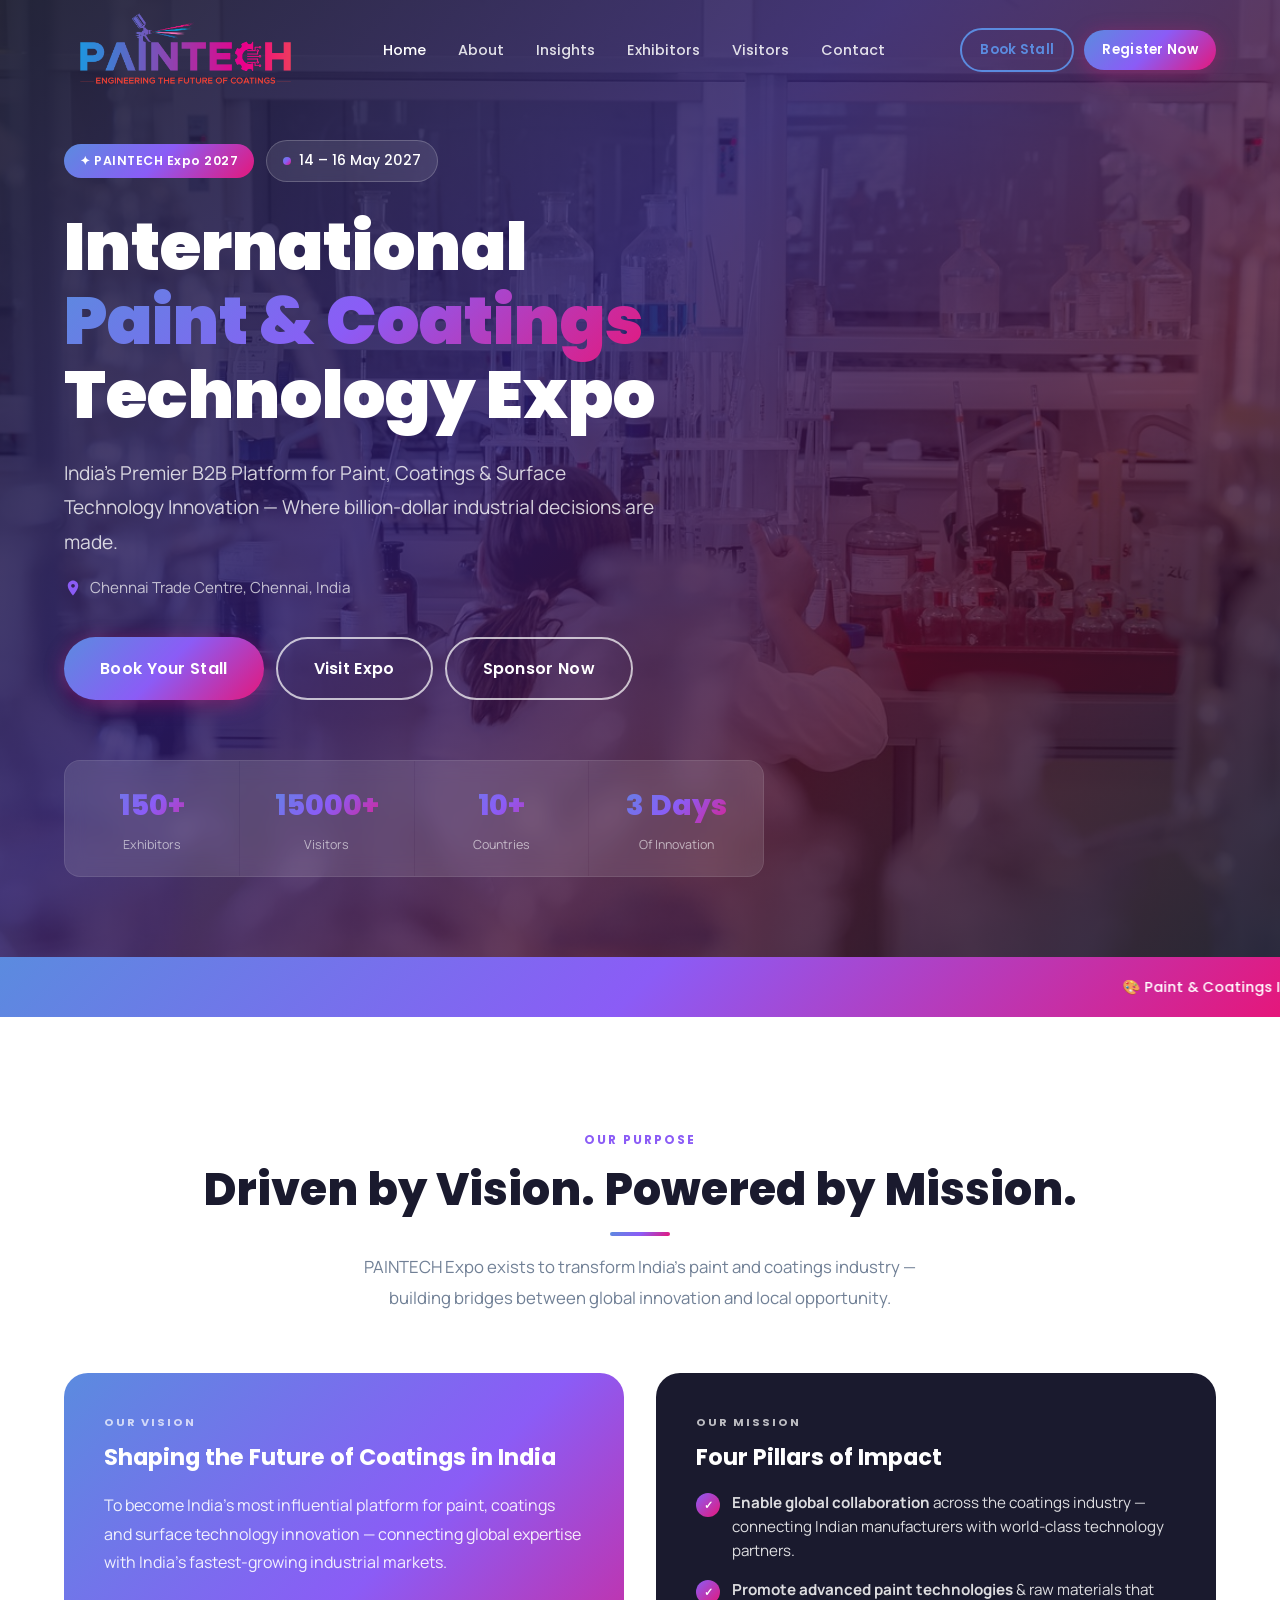
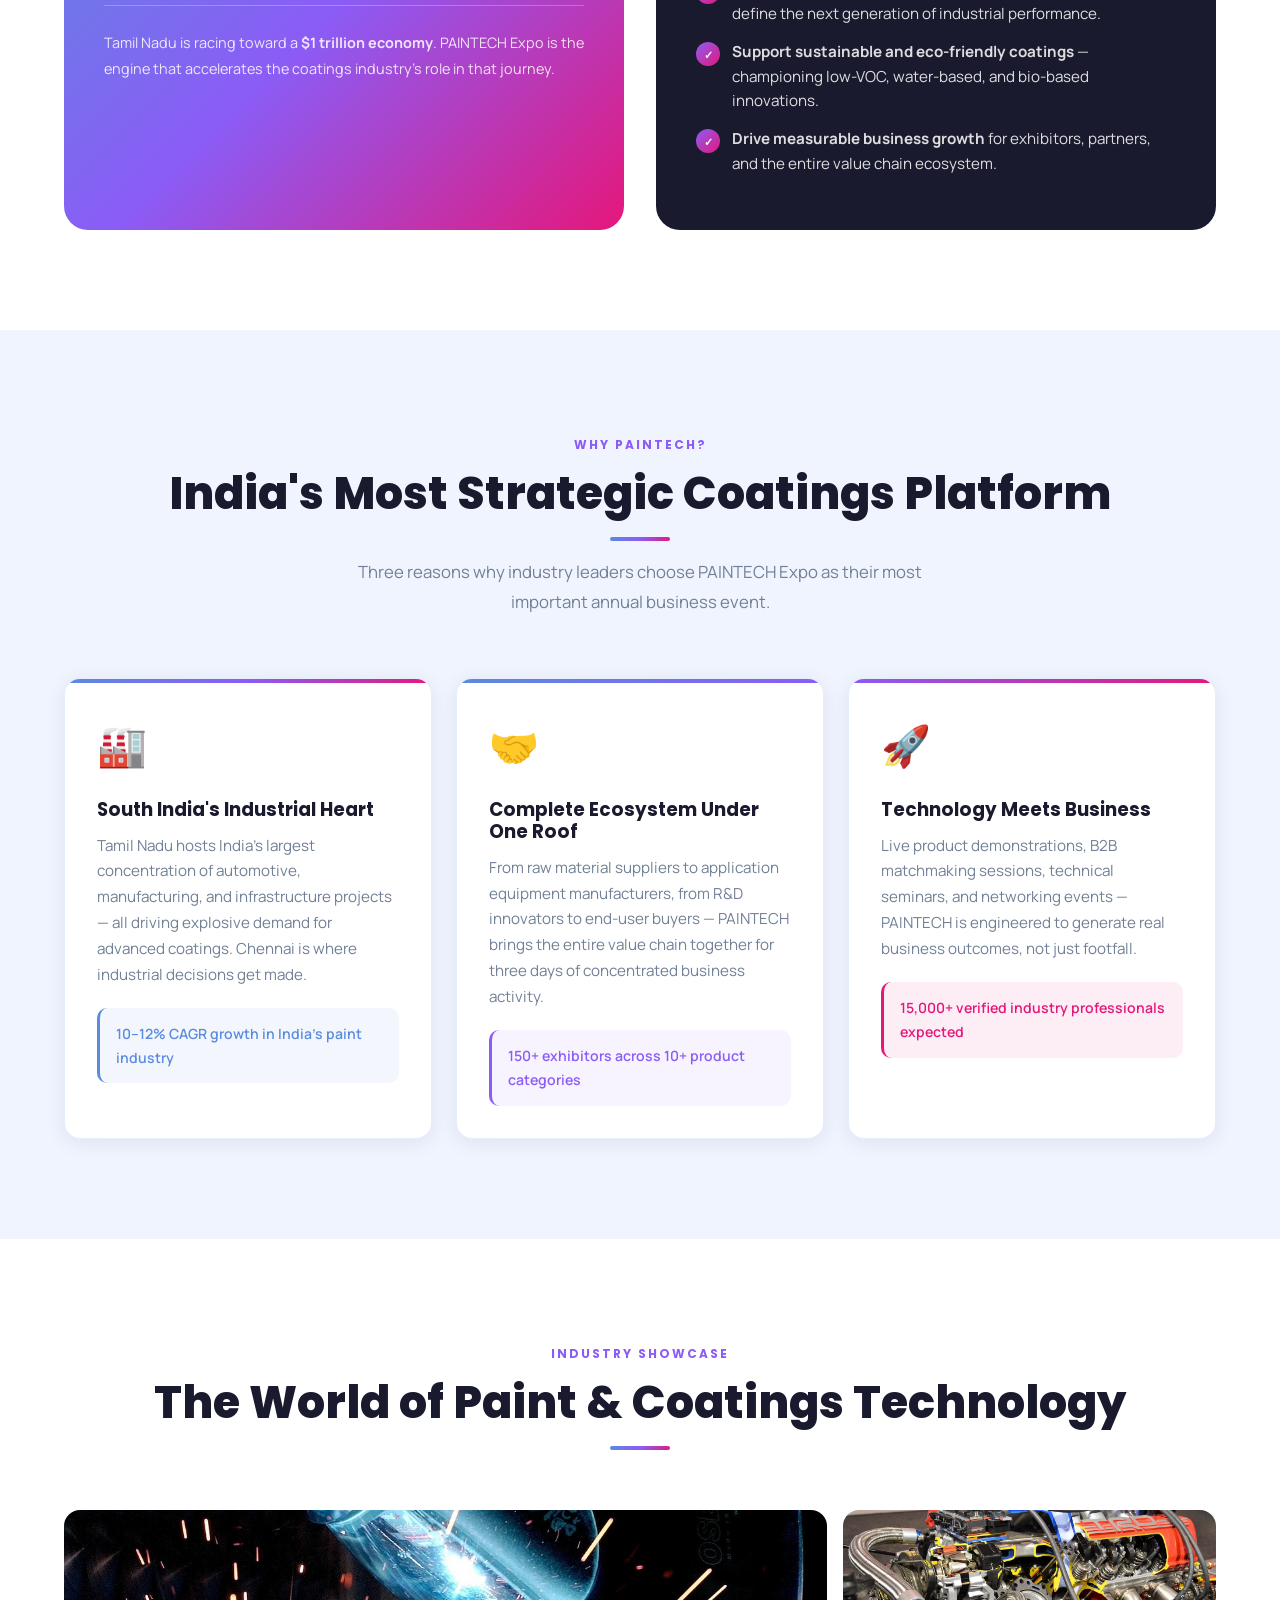
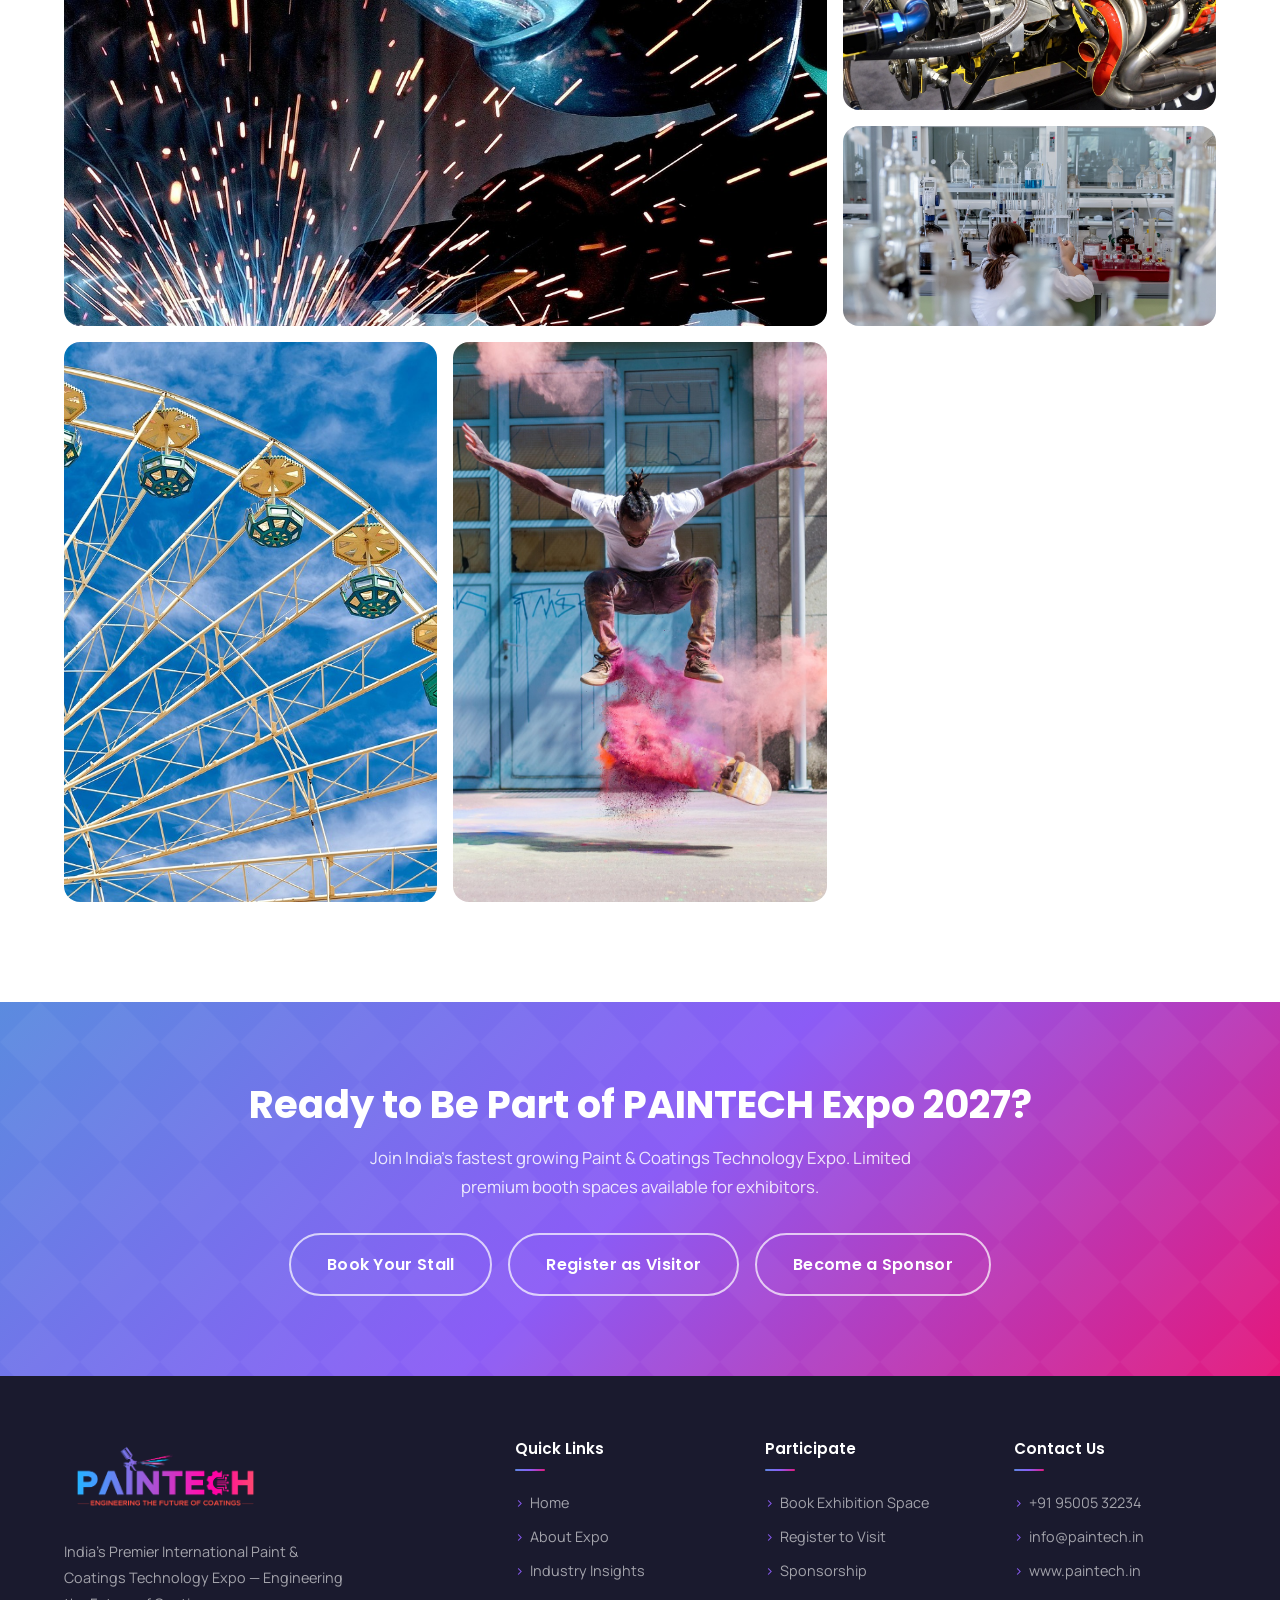
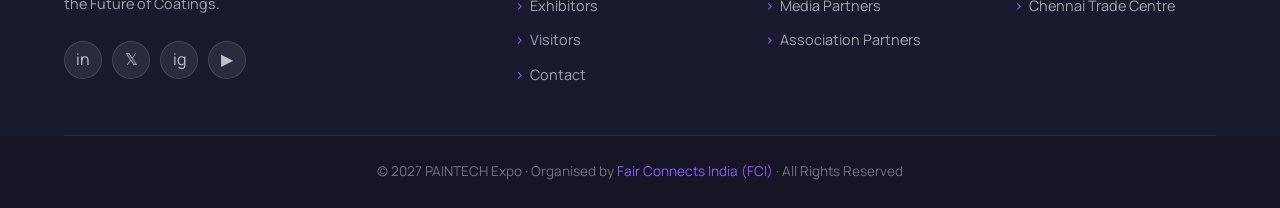
==== commit f12f4efe: "refactor of code" ====
--- a/index.html
+++ b/index.html
@@ -67,7 +67,7 @@
     </section>
 
     <!-- MARQUEE STRIP -->
-    <div class="info-strip">
+    <marquee class="info-strip">
         <div class="info-strip-inner">
             <div class="info-strip-item">🎨 Paint &amp; Coatings Innovations</div>
             <div class="info-strip-item">⚙️ Manufacturing Technology</div>
@@ -80,7 +80,7 @@
             <div class="info-strip-item">🤝 B2B Matchmaking</div>
             <div class="info-strip-item">📅 14–16 May 2027, Chennai</div>
         </div>
-    </div>
+    </marquee>
 
     <!-- VISION & MISSION -->
     <section class="section section-white">
--- a/assets/css/styles.css
+++ b/assets/css/styles.css
@@ -32,7 +32,7 @@
     --font-head: 'Poppins', sans-serif;
     --font-body: 'Manrope', sans-serif;
 
-    --nav-h: 80px;
+    --nav-h: 100px;
     --transition: 0.3s cubic-bezier(0.4, 0, 0.2, 1);
 }
 
@@ -416,8 +416,11 @@
 }
 
 .nav-logo img {
-    height: 72px;
+    height: 90px;
     width: auto;
+    image-rendering: -webkit-optimize-contrast;
+    image-rendering: crisp-edges;
+    transform: translateZ(0);
 }
 
 .nav-links {
@@ -506,12 +509,15 @@
     display: none;
     position: fixed;
     inset: 0;
-    z-index: 999;
+    z-index: 1001;
     background: rgba(26, 26, 46, 0.98);
     flex-direction: column;
     align-items: center;
-    justify-content: center;
-    gap: 24px;
+    justify-content: flex-start;
+    padding-top: 120px;
+    padding-bottom: 40px;
+    overflow-y: auto;
+    gap: 16px;
 }
 
 .mobile-menu.open {
@@ -712,7 +718,6 @@
     align-items: center;
     gap: 40px;
     white-space: nowrap;
-    animation: marquee 30s linear infinite;
 }
 
 .info-strip-item {
@@ -732,7 +737,7 @@
     }
 
     to {
-        transform: translateX(-50%);
+        transform: translateX(-100%);
     }
 }
 
@@ -926,6 +931,37 @@
 /* ──────────────────────────────────────────────────────────
    ABOUT PAGE
 ───────────────────────────────────────────────────────── */
+.track-record-grid {
+    display: grid;
+    grid-template-columns: repeat(4, 1fr);
+    gap: 32px;
+    margin-top: 40px;
+}
+
+.record-num {
+    font-family: var(--font-head);
+    font-size: 2.4rem;
+    font-weight: 900;
+    background: var(--grad);
+    -webkit-background-clip: text;
+    -webkit-text-fill-color: transparent;
+    background-clip: text;
+}
+
+.record-label {
+    color: rgba(255, 255, 255, 0.6);
+    font-size: 0.88rem;
+    margin-top: 8px;
+}
+
+.fci-desc {
+    color: rgba(255, 255, 255, 0.65);
+    font-size: 0.95rem;
+    max-width: 700px;
+    margin-top: 32px;
+    line-height: 1.8;
+}
+
 .about-grid {
     display: grid;
     grid-template-columns: 1fr 1fr;
@@ -1708,9 +1744,12 @@
 }
 
 .footer-brand img {
-    height: 52px;
-    margin-bottom: 20px;
+    height: 75px;
+    margin-bottom: 24px;
     filter: brightness(1.2);
+    image-rendering: -webkit-optimize-contrast;
+    image-rendering: crisp-edges;
+    transform: translateZ(0);
 }
 
 .footer-brand p {
@@ -1842,6 +1881,15 @@
    RESPONSIVE
 ───────────────────────────────────────────────────────── */
 @media (max-width: 1024px) {
+    .nav-links,
+    .nav-actions {
+        display: none;
+    }
+
+    .hamburger {
+        display: flex;
+    }
+
     .categories-grid {
         grid-template-columns: repeat(3, 1fr);
     }
@@ -1858,22 +1906,13 @@
 
 @media (max-width: 768px) {
     :root {
-        --nav-h: 70px;
+        --nav-h: 100px;
     }
 
     .section {
         padding: 70px 0;
     }
 
-    .nav-links,
-    .nav-actions {
-        display: none;
-    }
-
-    .hamburger {
-        display: flex;
-    }
-
     .hero-stats {
         grid-template-columns: repeat(2, 1fr);
     }
@@ -1891,11 +1930,12 @@
     }
 
     .stat-highlight-row {
+        grid-template-columns: repeat(1, 1fr);
+    }
+
+
+    .drivers-grid {
         grid-template-columns: repeat(2, 1fr);
-    }
-
-    .drivers-grid {
-        grid-template-columns: 1fr;
     }
 
     .why-exhibit-grid {
@@ -1903,7 +1943,7 @@
     }
 
     .categories-grid {
-        grid-template-columns: repeat(2, 1fr);
+        grid-template-columns: repeat(1, 1fr);
     }
 
     .why-attend-grid {
@@ -1947,6 +1987,11 @@
         flex-direction: column;
         align-items: flex-start;
     }
+
+    .track-record-grid {
+        grid-template-columns: repeat(2, 1fr);
+        gap: 24px;
+    }
 }
 
 @media (max-width: 480px) {
@@ -1962,7 +2007,17 @@
         grid-template-columns: 1fr 1fr;
     }
 
+    .drivers-grid {
+        grid-template-columns: repeat(1, 1fr);
+    }
+
     .contact-form {
         padding: 28px;
     }
+
+    .track-record-grid {
+        grid-template-columns: 1fr;
+        gap: 24px;
+        text-align: center;
+    }
 }
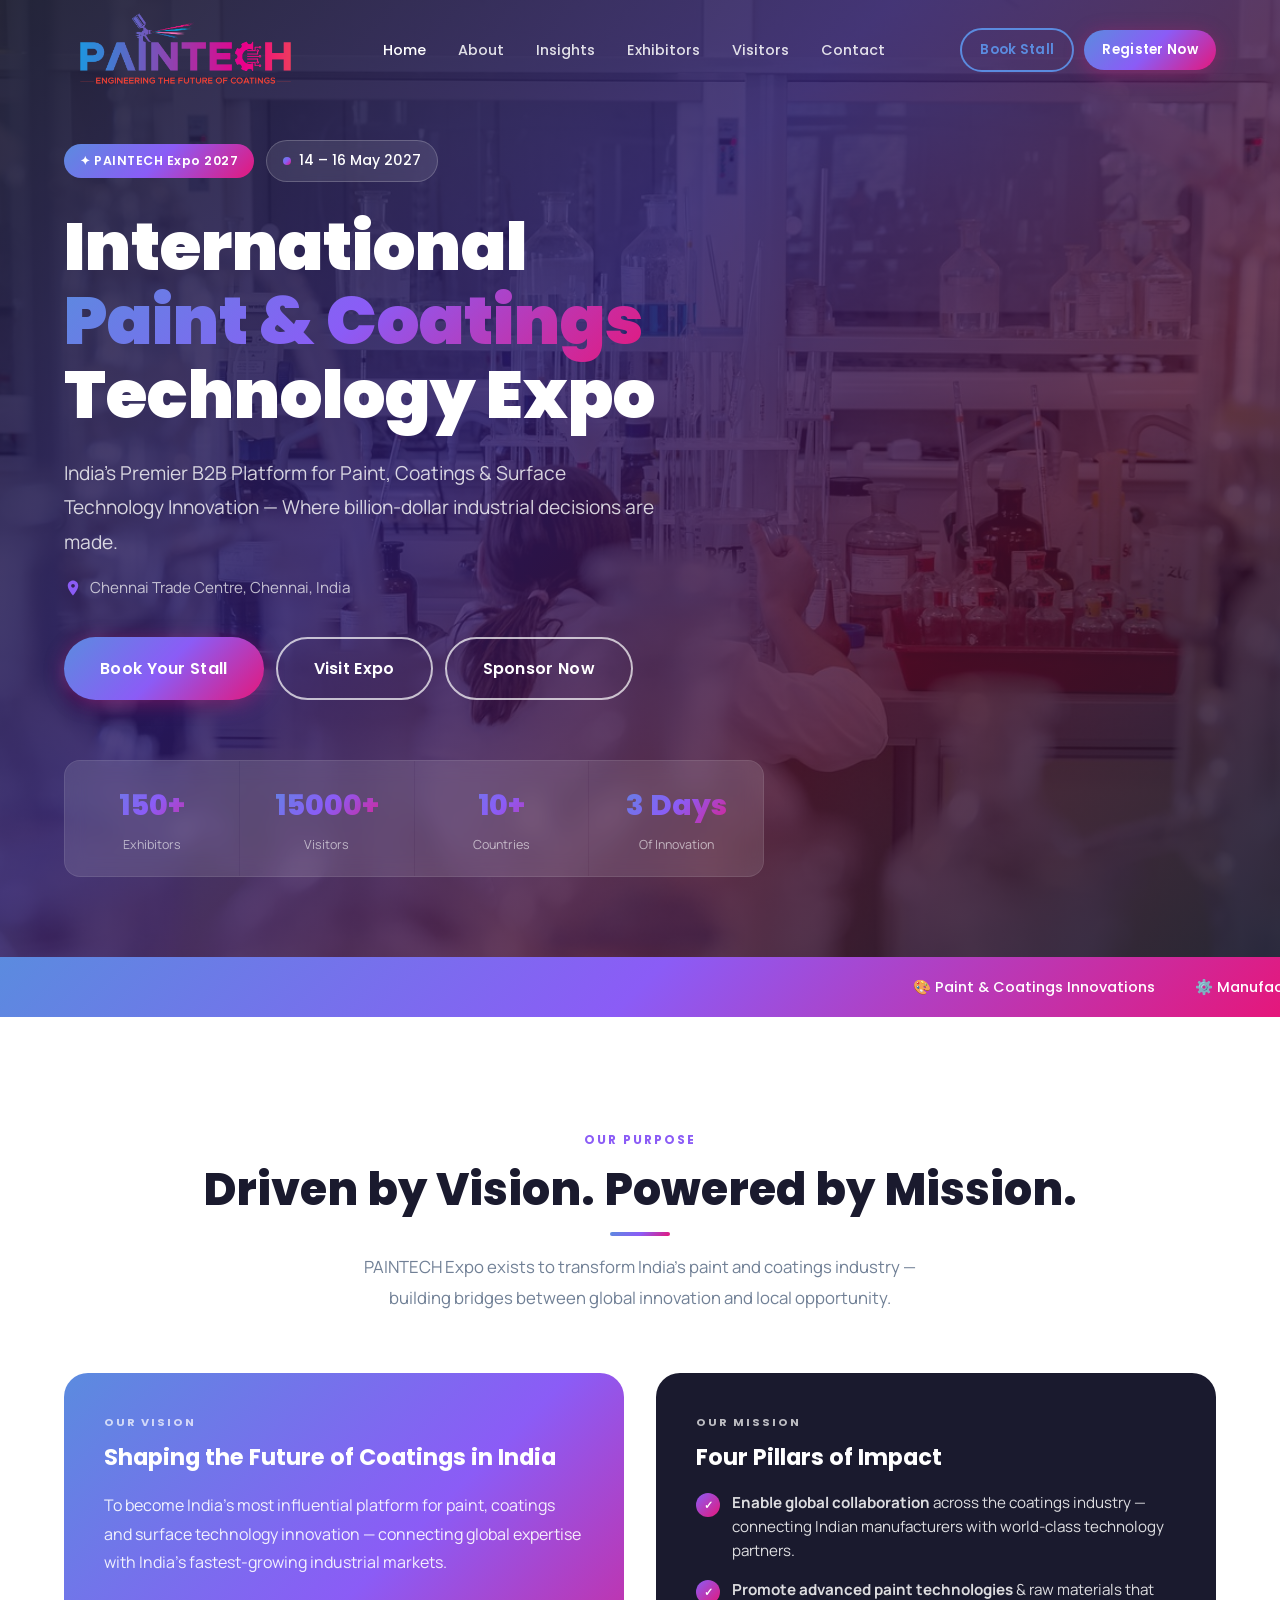
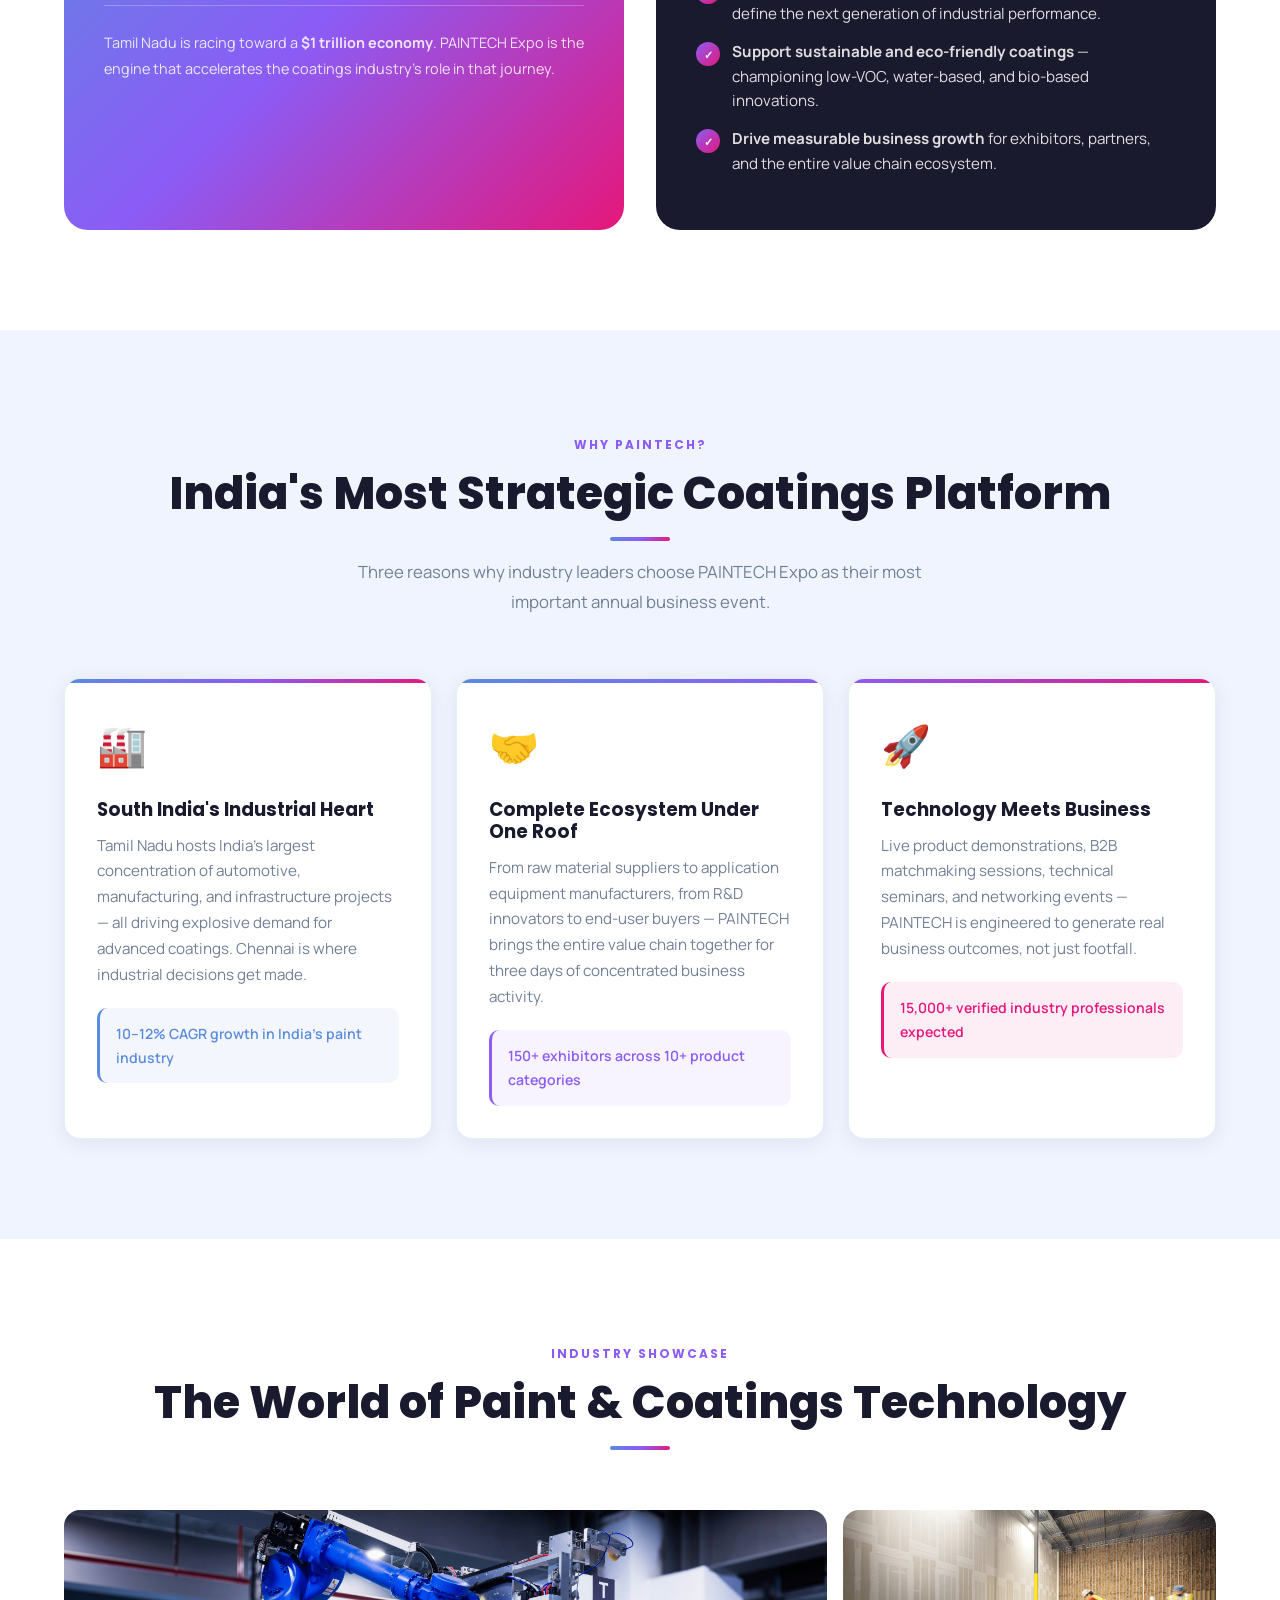
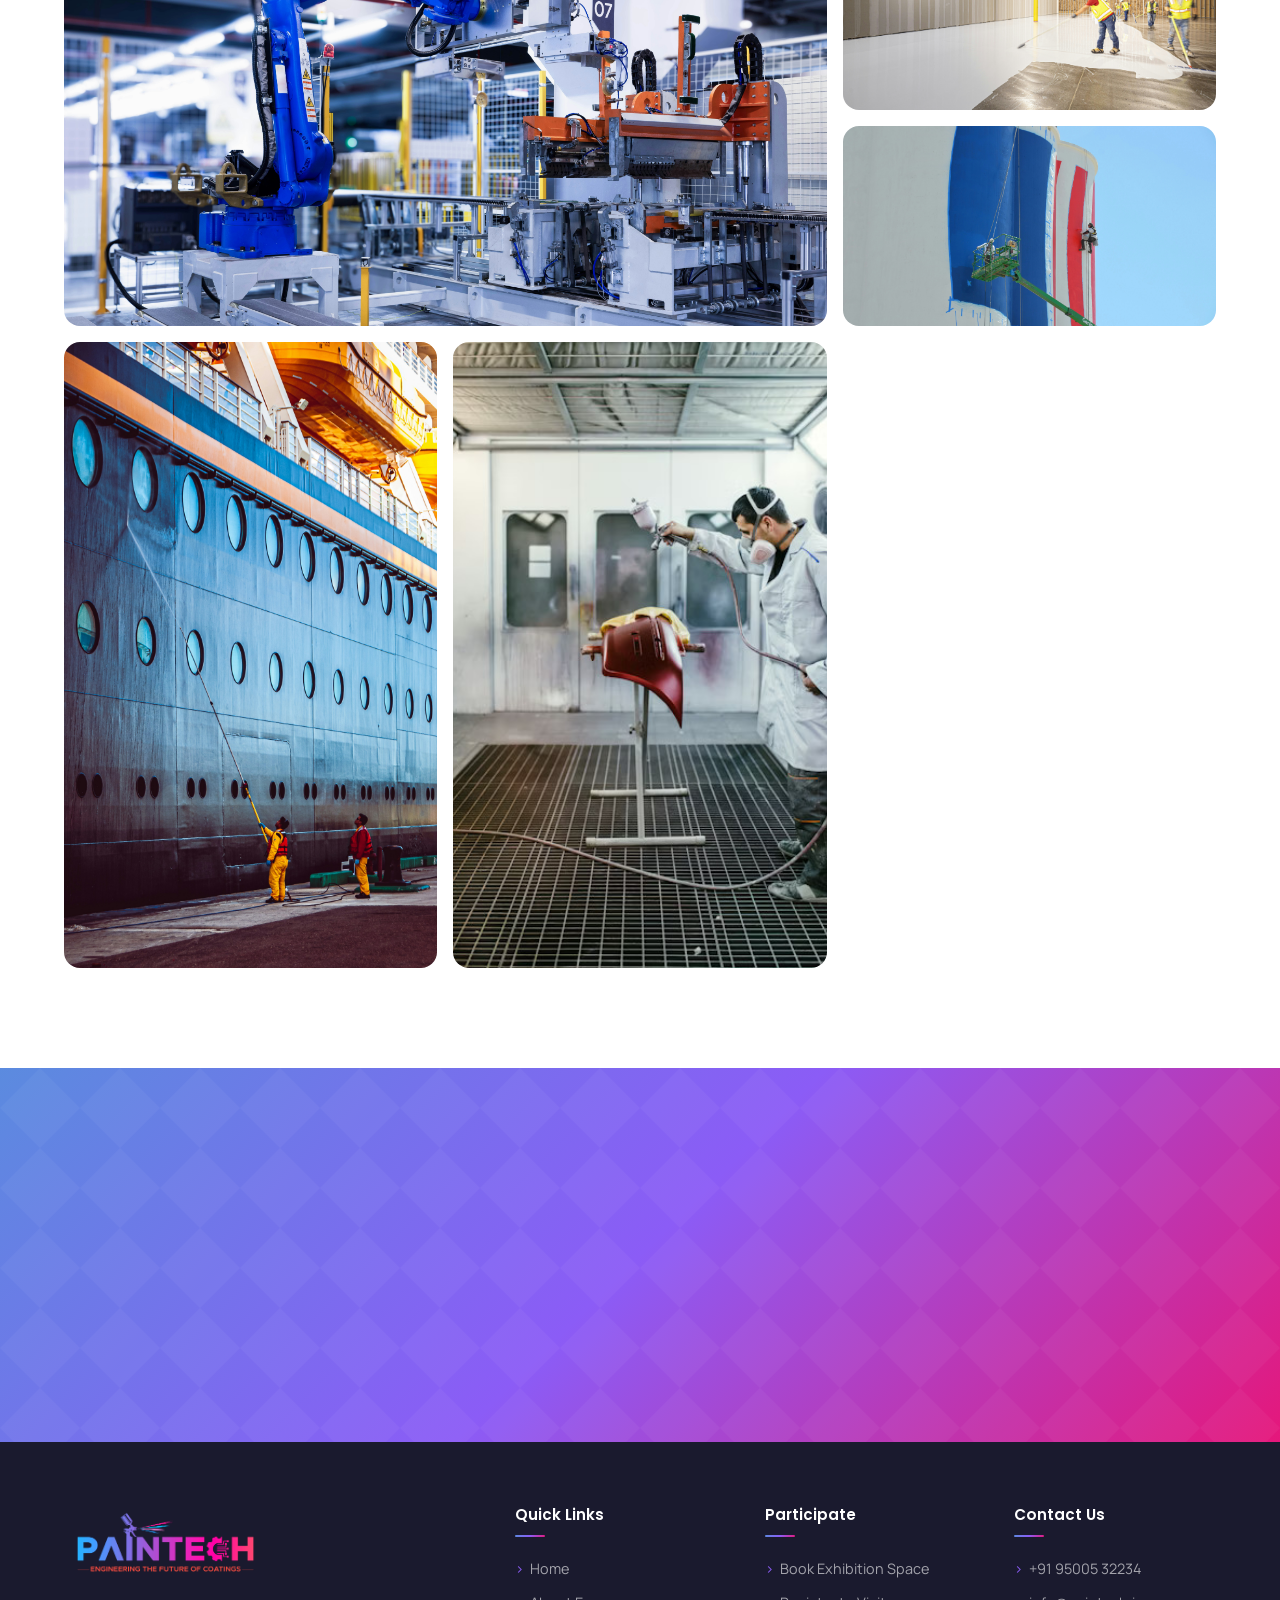
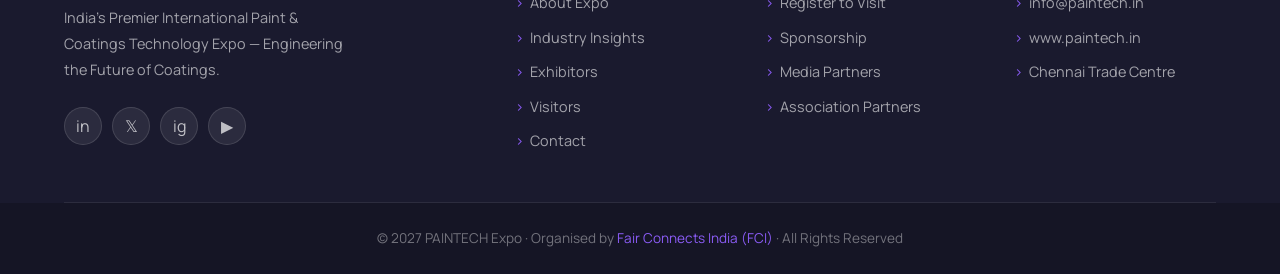
==== commit fc7c1871: "code added - relevant images added" ====
--- a/index.html
+++ b/index.html
@@ -192,23 +192,23 @@
             </div>
             <div class="gallery-grid fade-up">
                 <div class="gallery-item">
-                    <img src="assets/images/gallery-2.jpg" alt="Industrial Coating Plant" />
-                    <div class="gallery-overlay"></div>
-                </div>
-                <div class="gallery-item">
-                    <img src="assets/images/gallery-3.jpg" alt="Spray Painting System" />
-                    <div class="gallery-overlay"></div>
-                </div>
-                <div class="gallery-item">
-                    <img src="assets/images/gallery-4.jpg" alt="Automotive Coating Line" />
-                    <div class="gallery-overlay"></div>
-                </div>
-                <div class="gallery-item">
-                    <img src="assets/images/about-1.jpg" alt="Paint Laboratory" />
-                    <div class="gallery-overlay"></div>
-                </div>
-                <div class="gallery-item">
-                    <img src="assets/images/gallery-5.jpg" alt="Coating Technology" />
+                    <img src="assets/images/automotive1.jpg" alt="Industrial Coating Plant" />
+                    <div class="gallery-overlay"></div>
+                </div>
+                <div class="gallery-item">
+                    <img src="assets/images/industrial1.jpg" alt="Spray Painting System" />
+                    <div class="gallery-overlay"></div>
+                </div>
+                <div class="gallery-item">
+                    <img src="assets/images/construction2.jpg" alt="Automotive Coating Line" />
+                    <div class="gallery-overlay"></div>
+                </div>
+                <div class="gallery-item">
+                    <img src="assets/images/marine2.jpg" alt="Paint Laboratory" />
+                    <div class="gallery-overlay"></div>
+                </div>
+                <div class="gallery-item">
+                    <img src="assets/images/spray.jpg" alt="Coating Technology" />
                     <div class="gallery-overlay"></div>
                 </div>
             </div>
--- a/assets/css/styles.css
+++ b/assets/css/styles.css
@@ -1379,16 +1379,27 @@
     border-color: var(--violet);
 }
 
-.category-card .emoji {
-    font-size: 2rem;
-    margin-bottom: 12px;
-    display: block;
+.category-card .icon img {
+    height: 80px;
+    width: 100%;
+    object-fit: contain;
+    margin-bottom: 10px;
+    image-rendering: -webkit-optimize-contrast;
+    image-rendering: crisp-edges;
+    transform: translateZ(0);
 }
 
 .category-card h4 {
     font-size: 0.88rem;
     color: var(--dark);
     line-height: 1.4;
+}
+
+.category-card p {
+    font-size: 0.8rem;
+    color: var(--muted);
+    line-height: 1.5;
+    margin-top: 8px;
 }
 
 /* ──────────────────────────────────────────────────────────
@@ -1418,6 +1429,10 @@
 .why-card .icon {
     font-size: 2.6rem;
     margin-bottom: 20px;
+    display: flex;
+    justify-content: center;
+    color: linear-gradient(to top, rgba(26, 26, 46, 0.7) 0%, transparent 60%);
+    ;
 }
 
 .why-card h3 {
@@ -1881,6 +1896,7 @@
    RESPONSIVE
 ───────────────────────────────────────────────────────── */
 @media (max-width: 1024px) {
+
     .nav-links,
     .nav-actions {
         display: none;
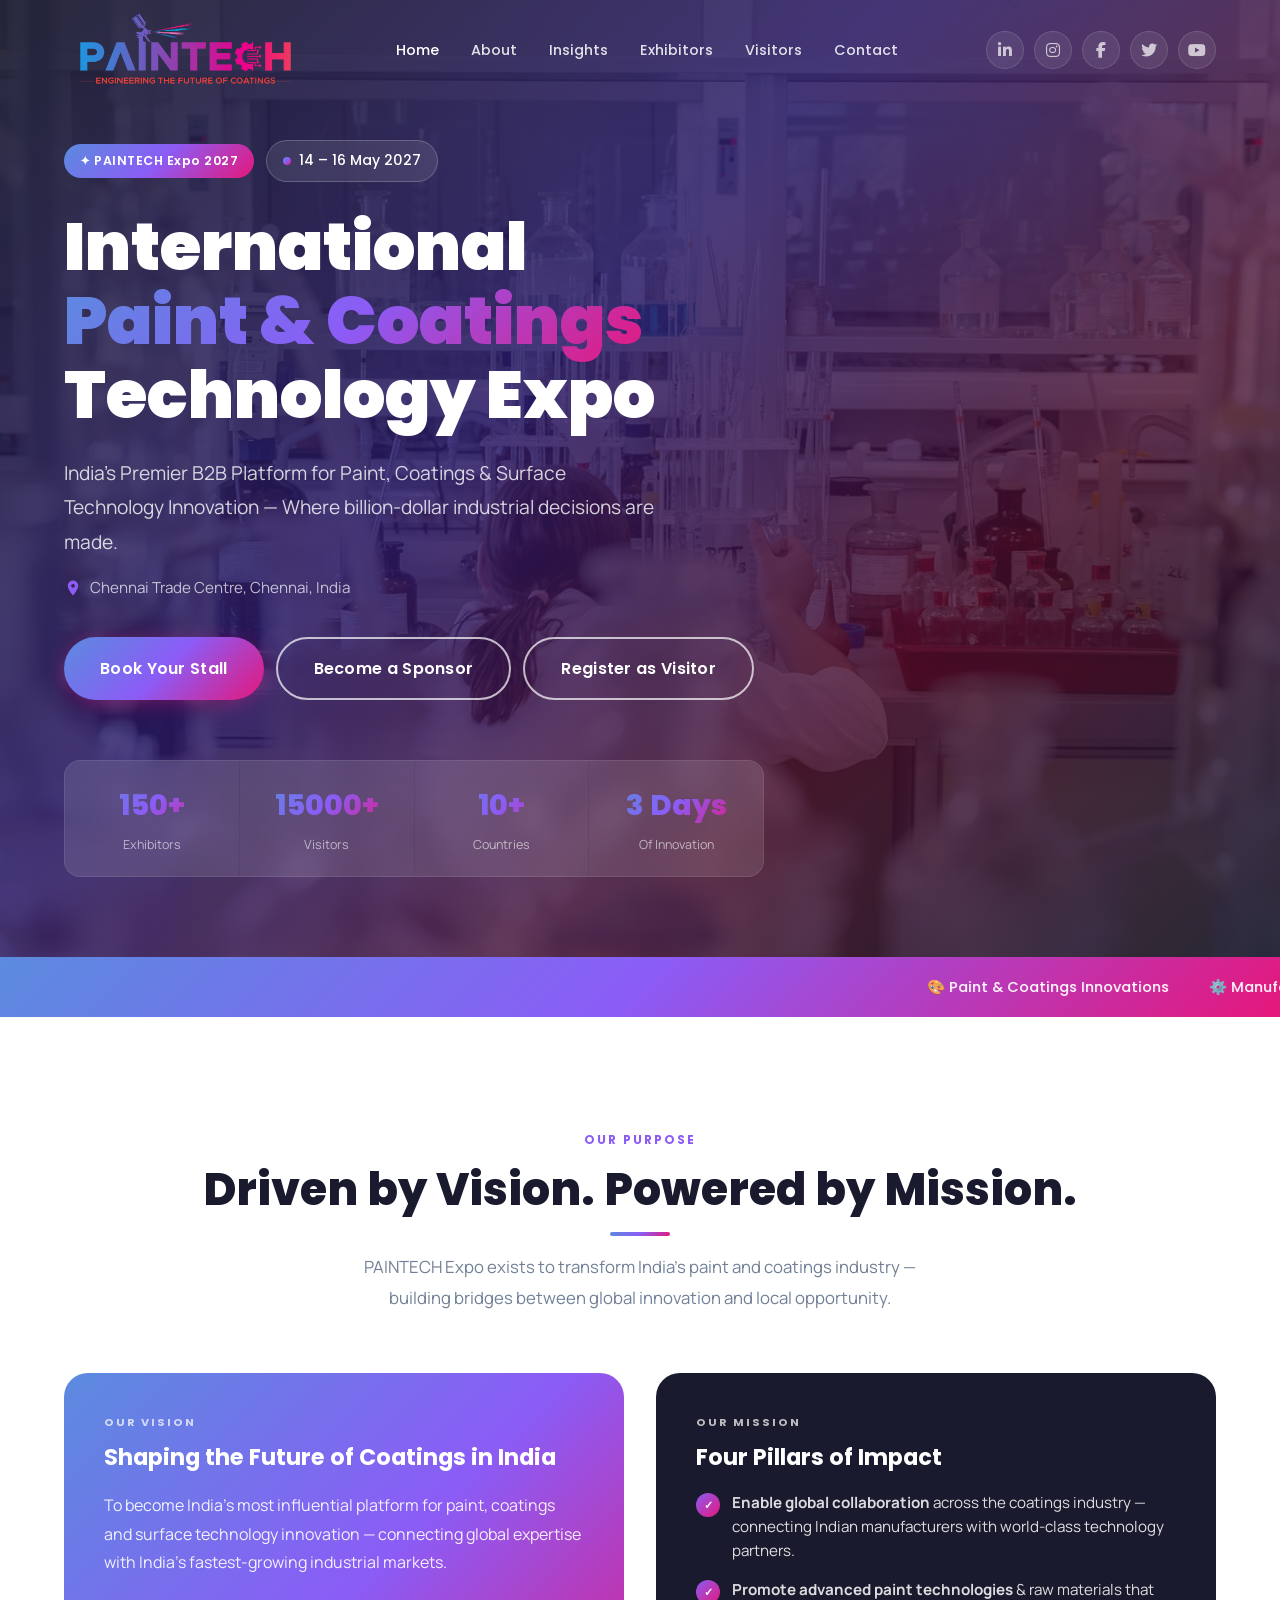
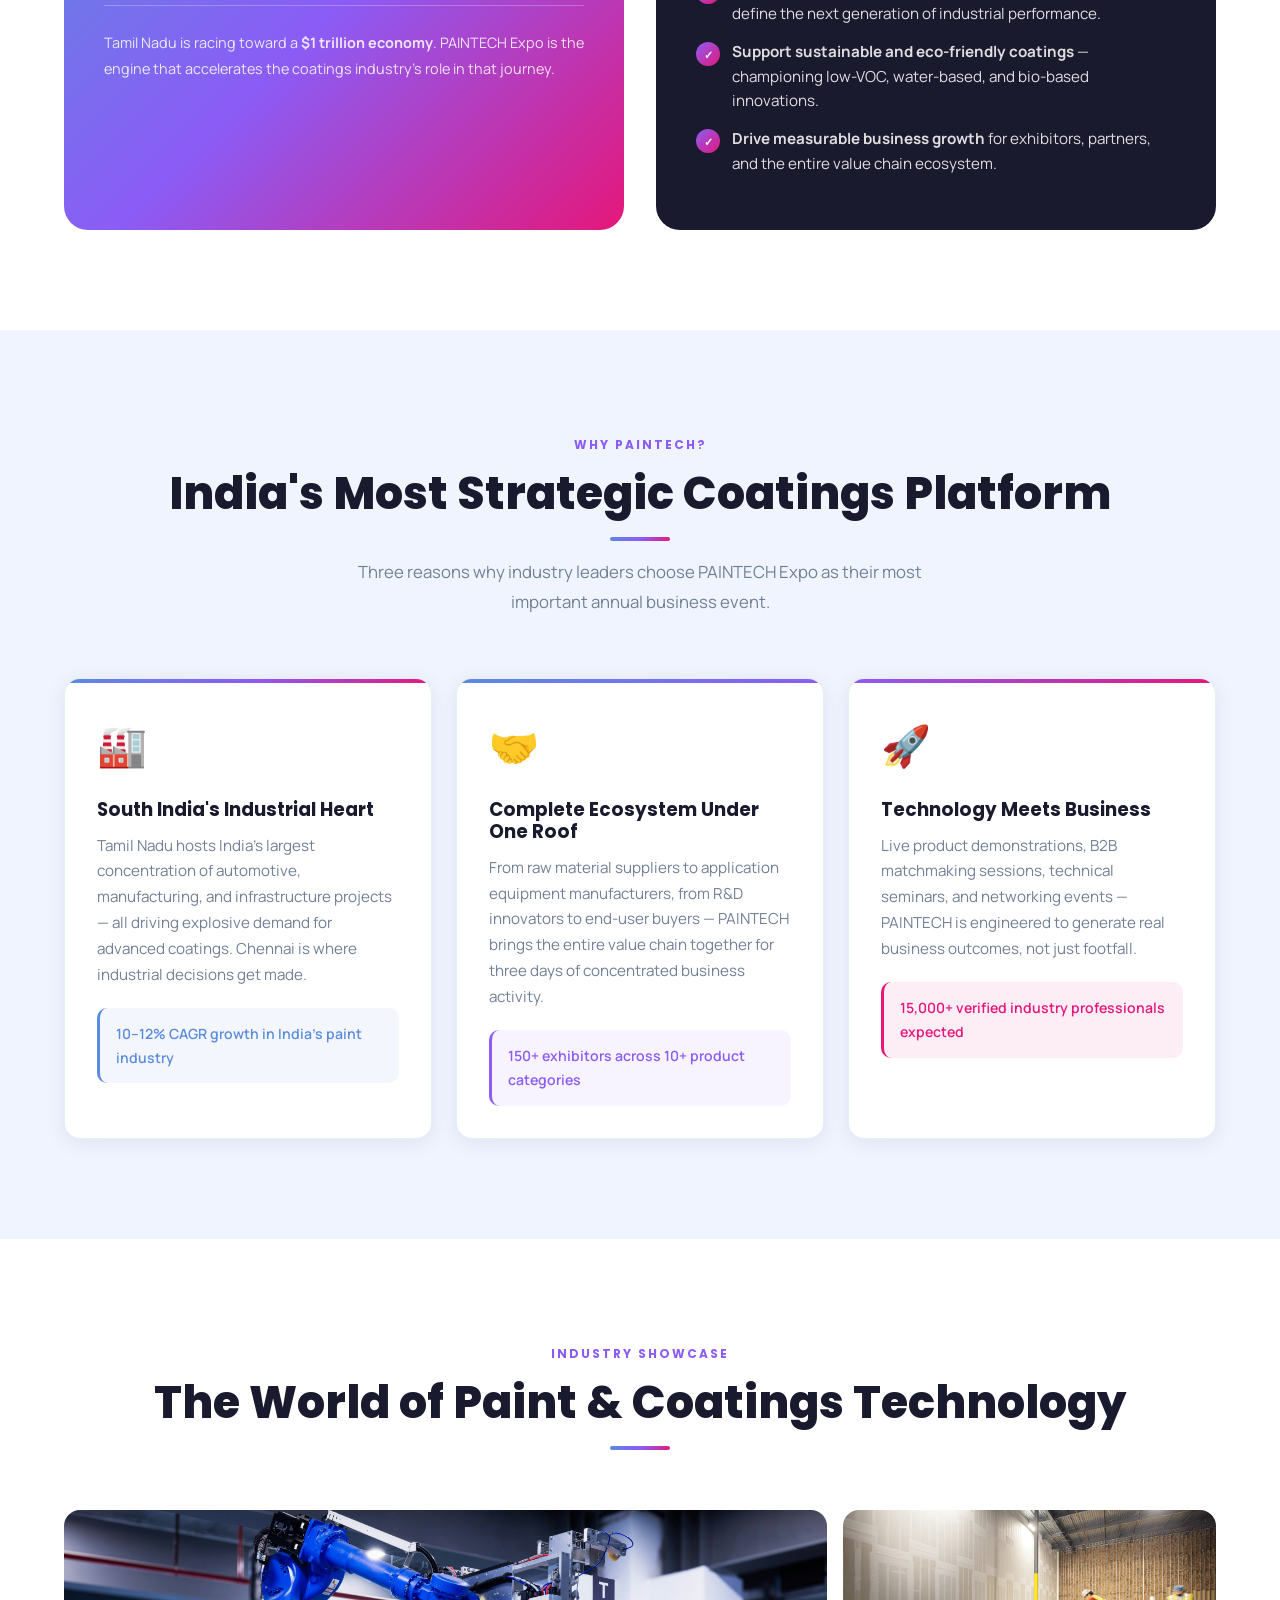
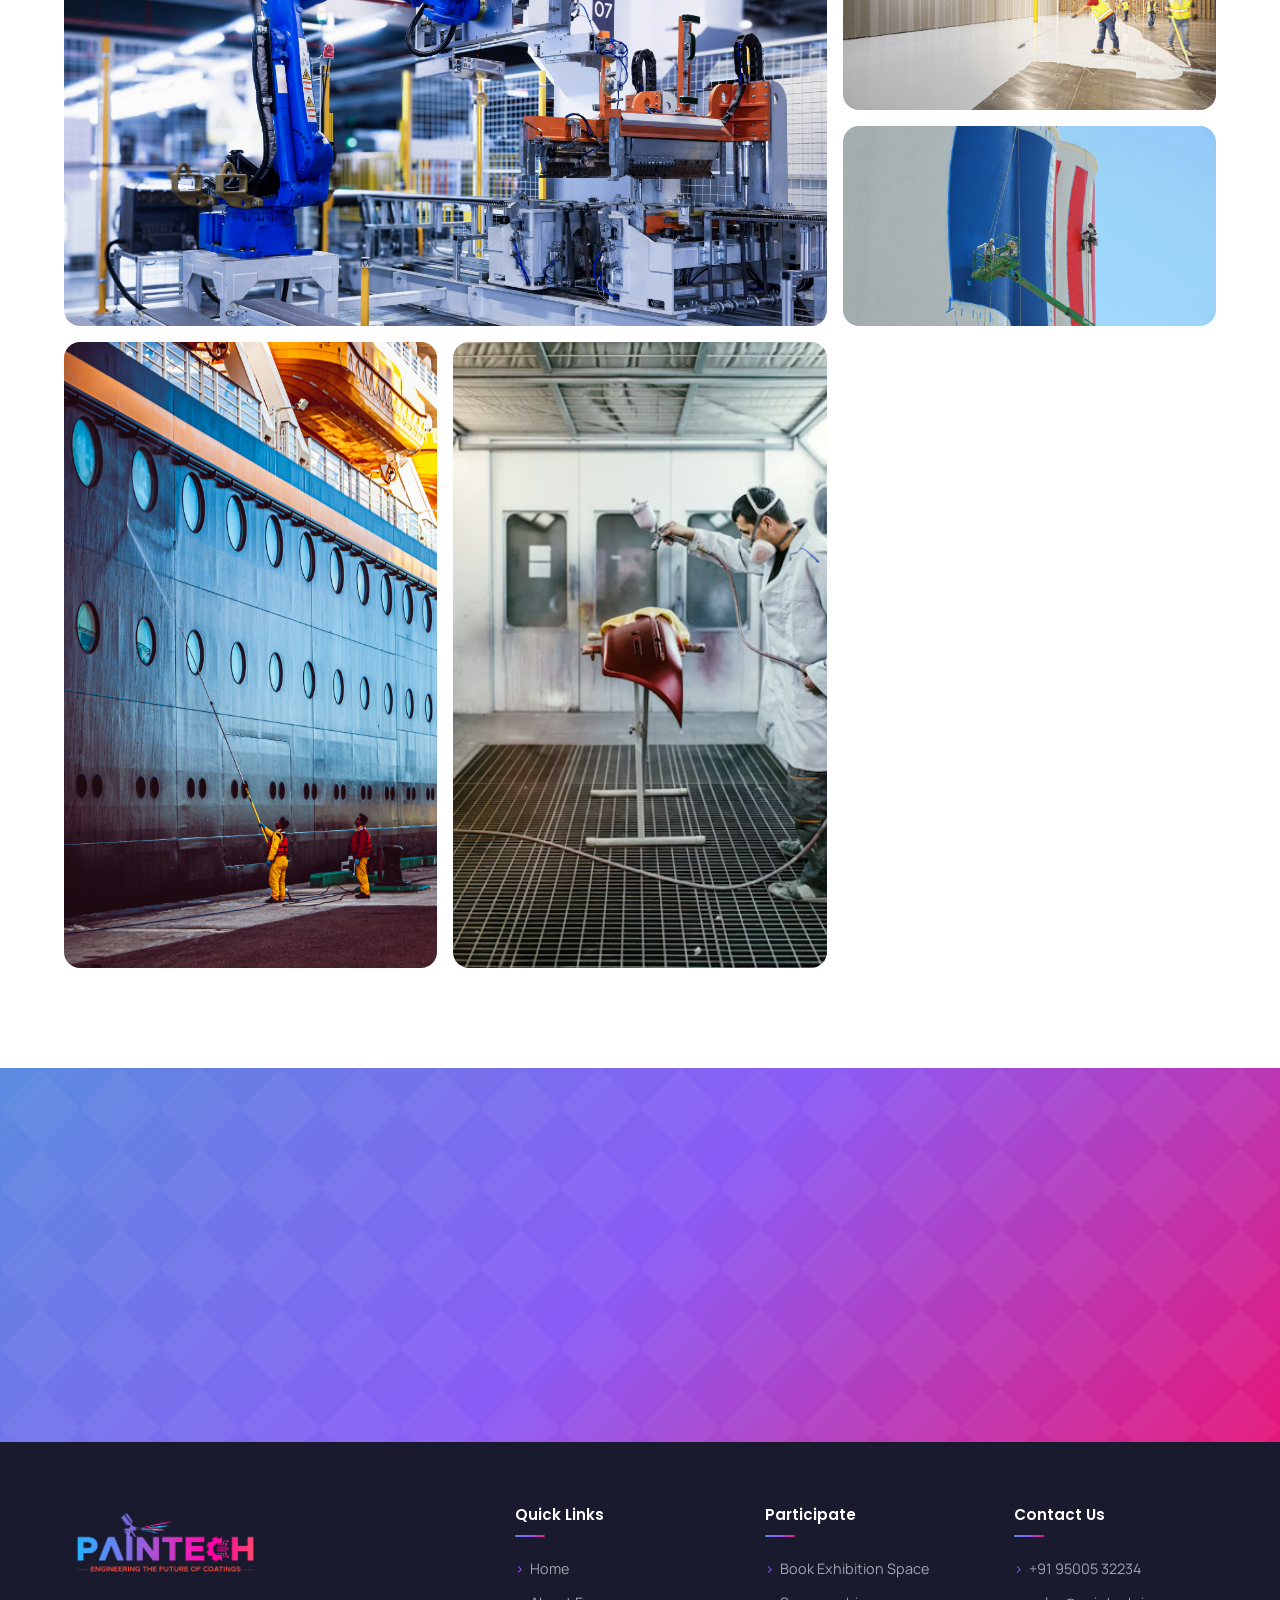
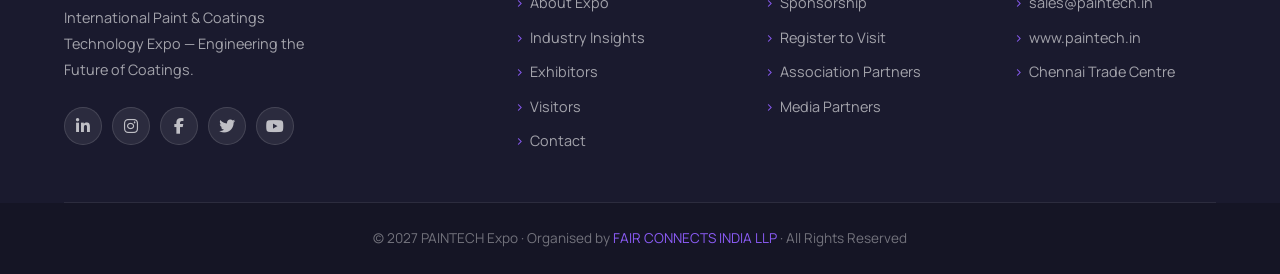
==== commit 8b036fb1: "partial changes based on the request - sonia" ====
--- a/index.html
+++ b/index.html
@@ -9,6 +9,7 @@
         content="India's Premier B2B Platform for Paint, Coatings & Surface Technology Innovation. 14–16 May 2027, Chennai Trade Centre." />
     <link rel="icon" type="image/svg+xml" href="/favicon.svg" />
     <link rel="stylesheet" href="assets/css/styles.css" />
+    <link rel="stylesheet" href="https://cdnjs.cloudflare.com/ajax/libs/font-awesome/6.7.2/css/all.min.css">
 </head>
 
 <body>
@@ -42,8 +43,8 @@
             </div>
             <div class="hero-ctas">
                 <a href="exhibitors.html" class="btn btn-primary btn-lg">Book Your Stall</a>
-                <a href="visitors.html" class="btn btn-outline-white btn-lg">Visit Expo</a>
-                <a href="contact.html" class="btn btn-outline-white btn-lg">Sponsor Now</a>
+                <a href="contact.html" class="btn btn-outline-white btn-lg">Become a Sponsor</a>
+                <a href="visitors.html" class="btn btn-outline-white btn-lg">Register as Visitor</a>
             </div>
             <div class="hero-stats">
                 <div class="hero-stat">
--- a/assets/css/styles.css
+++ b/assets/css/styles.css
@@ -1846,6 +1846,12 @@
     border-color: transparent;
 }
 
+.navbar.scrolled .nav-actions .social-icon {
+    background: var(--grad);
+    color: white;
+    border-color: transparent;
+}
+
 .footer-bottom {
     padding: 24px 0;
     text-align: center;
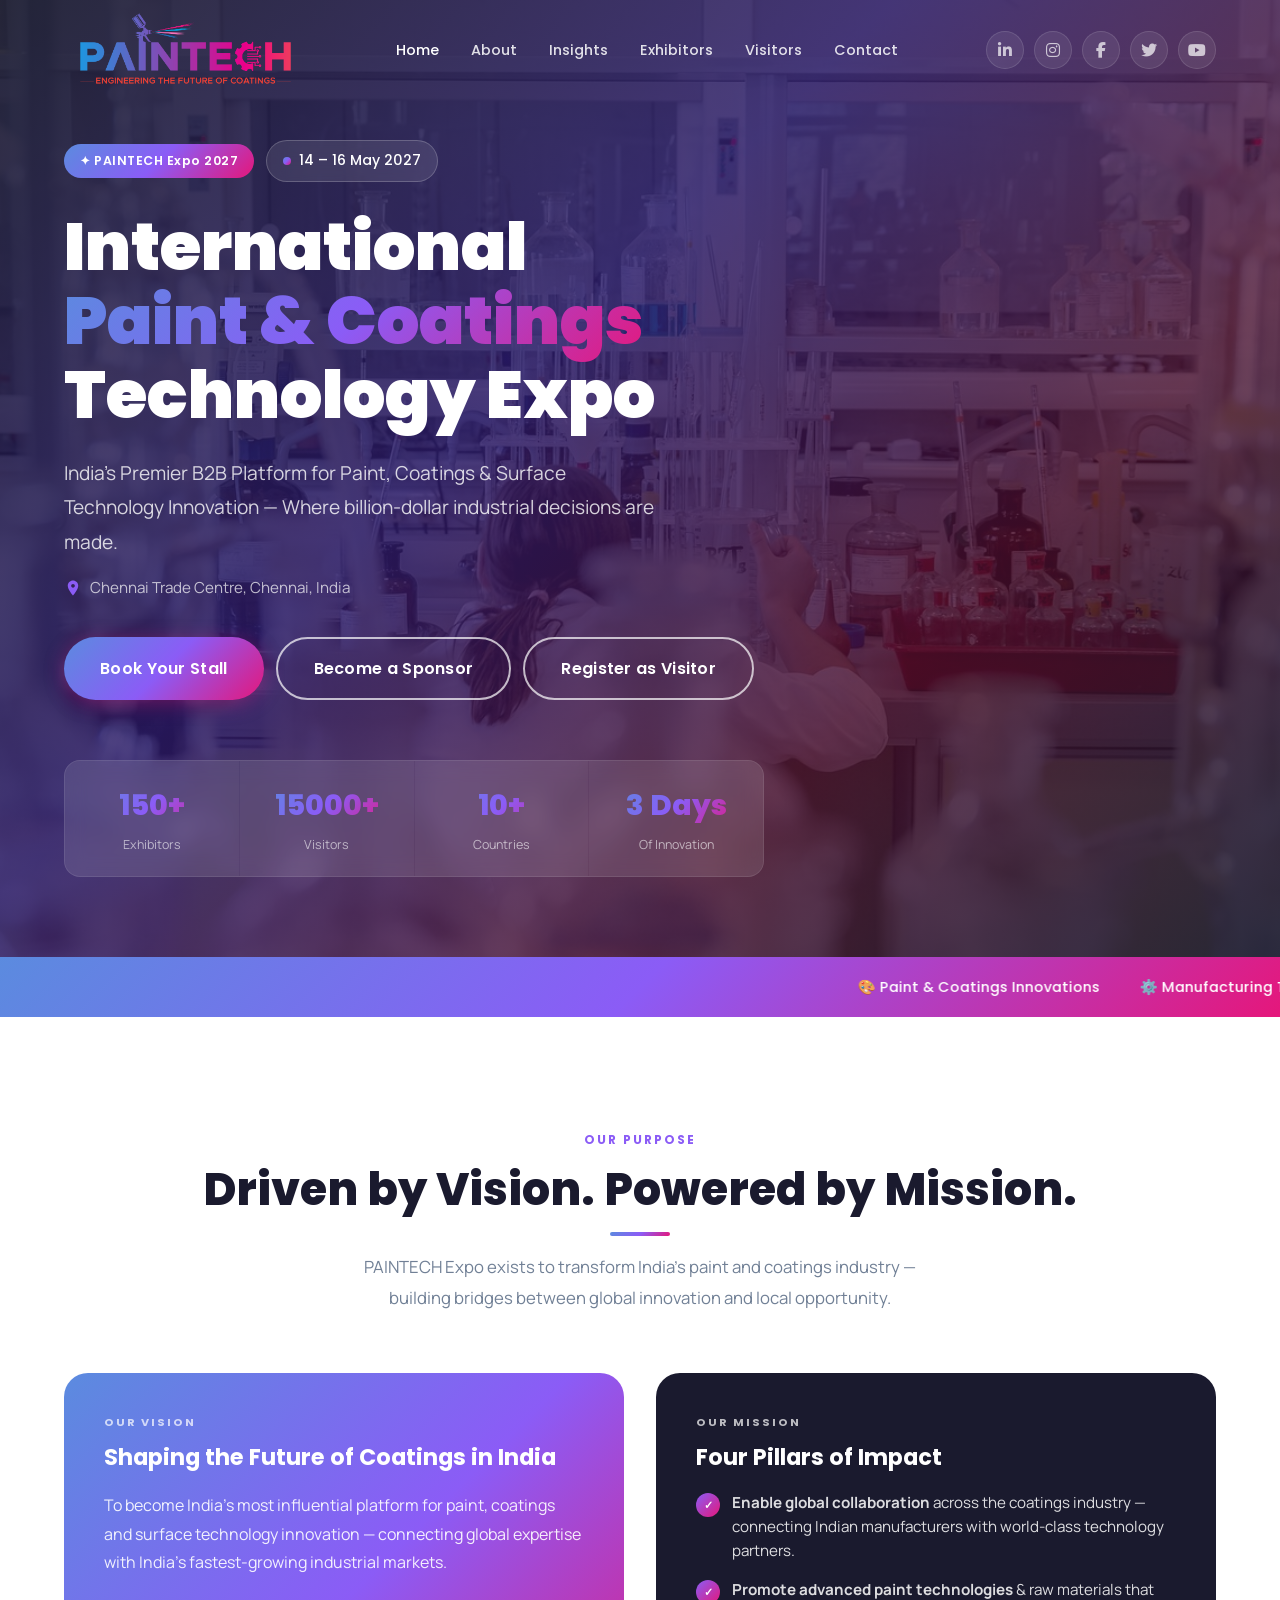
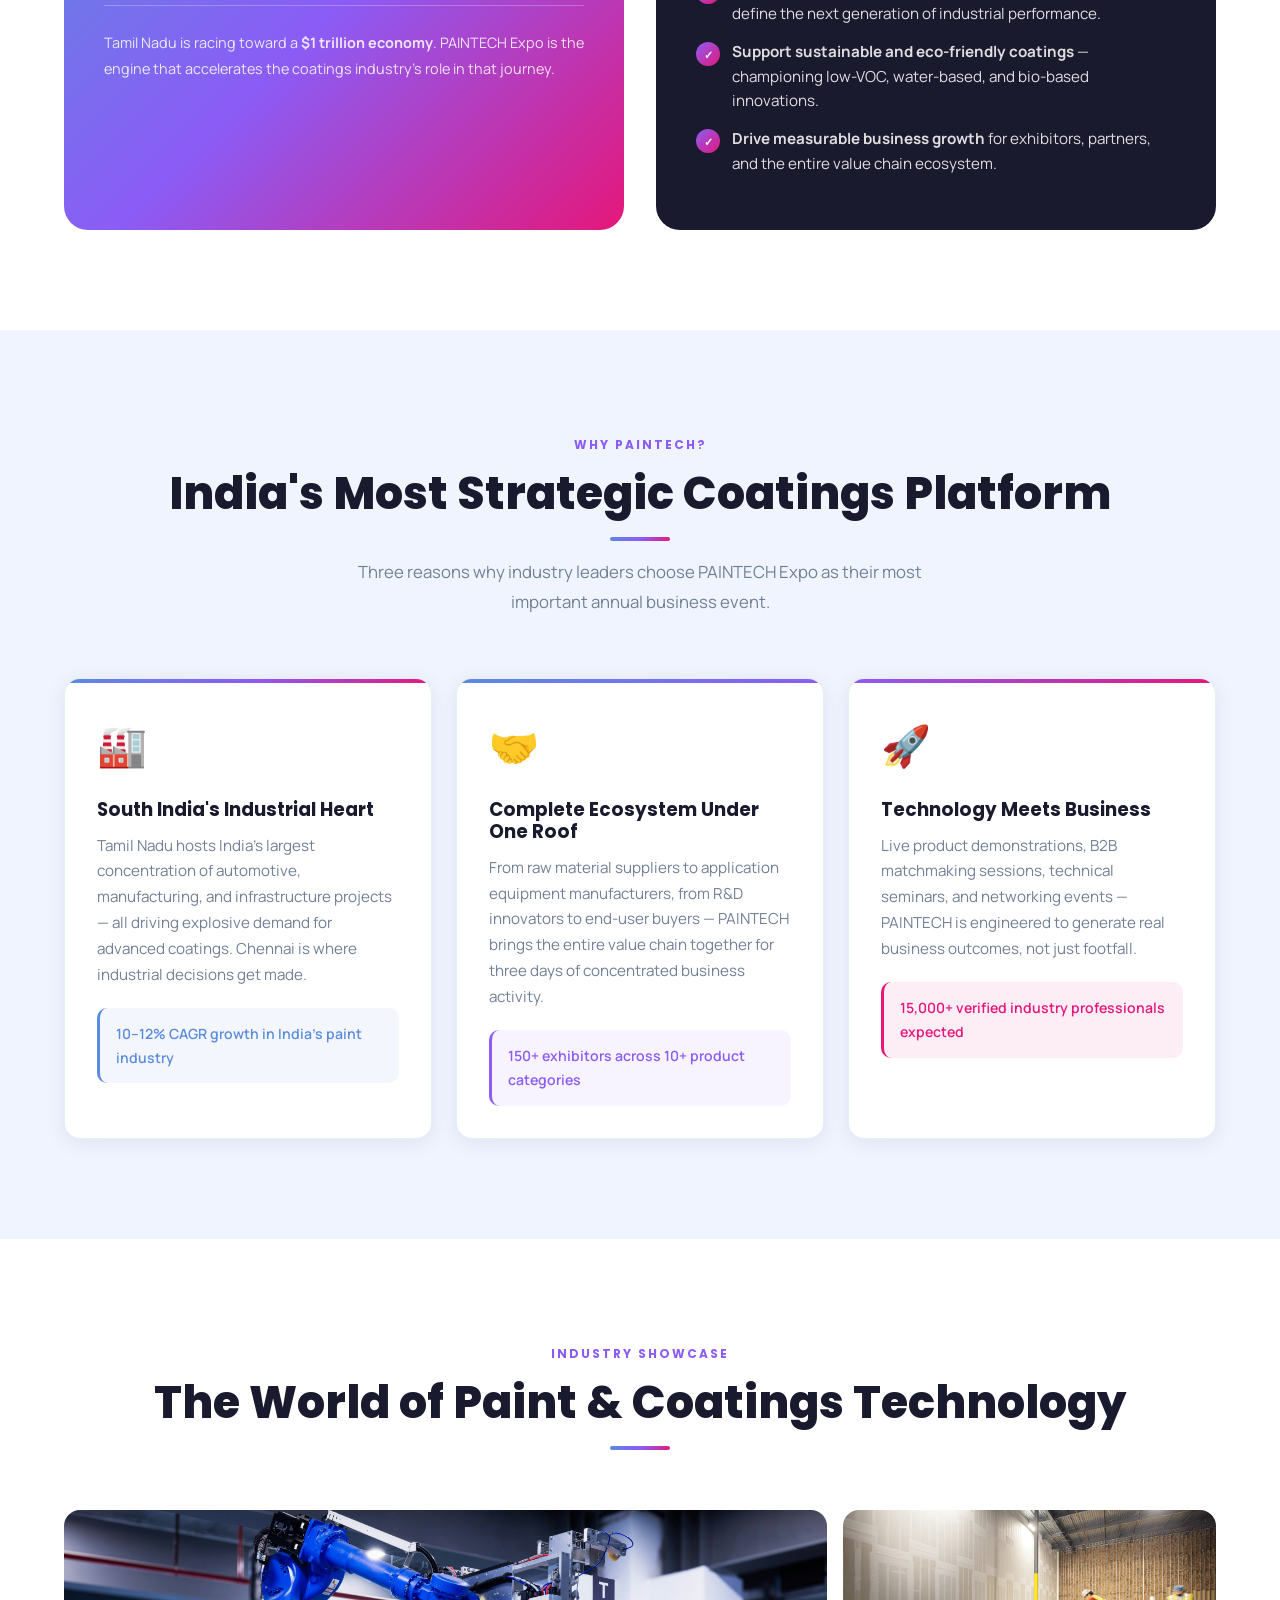
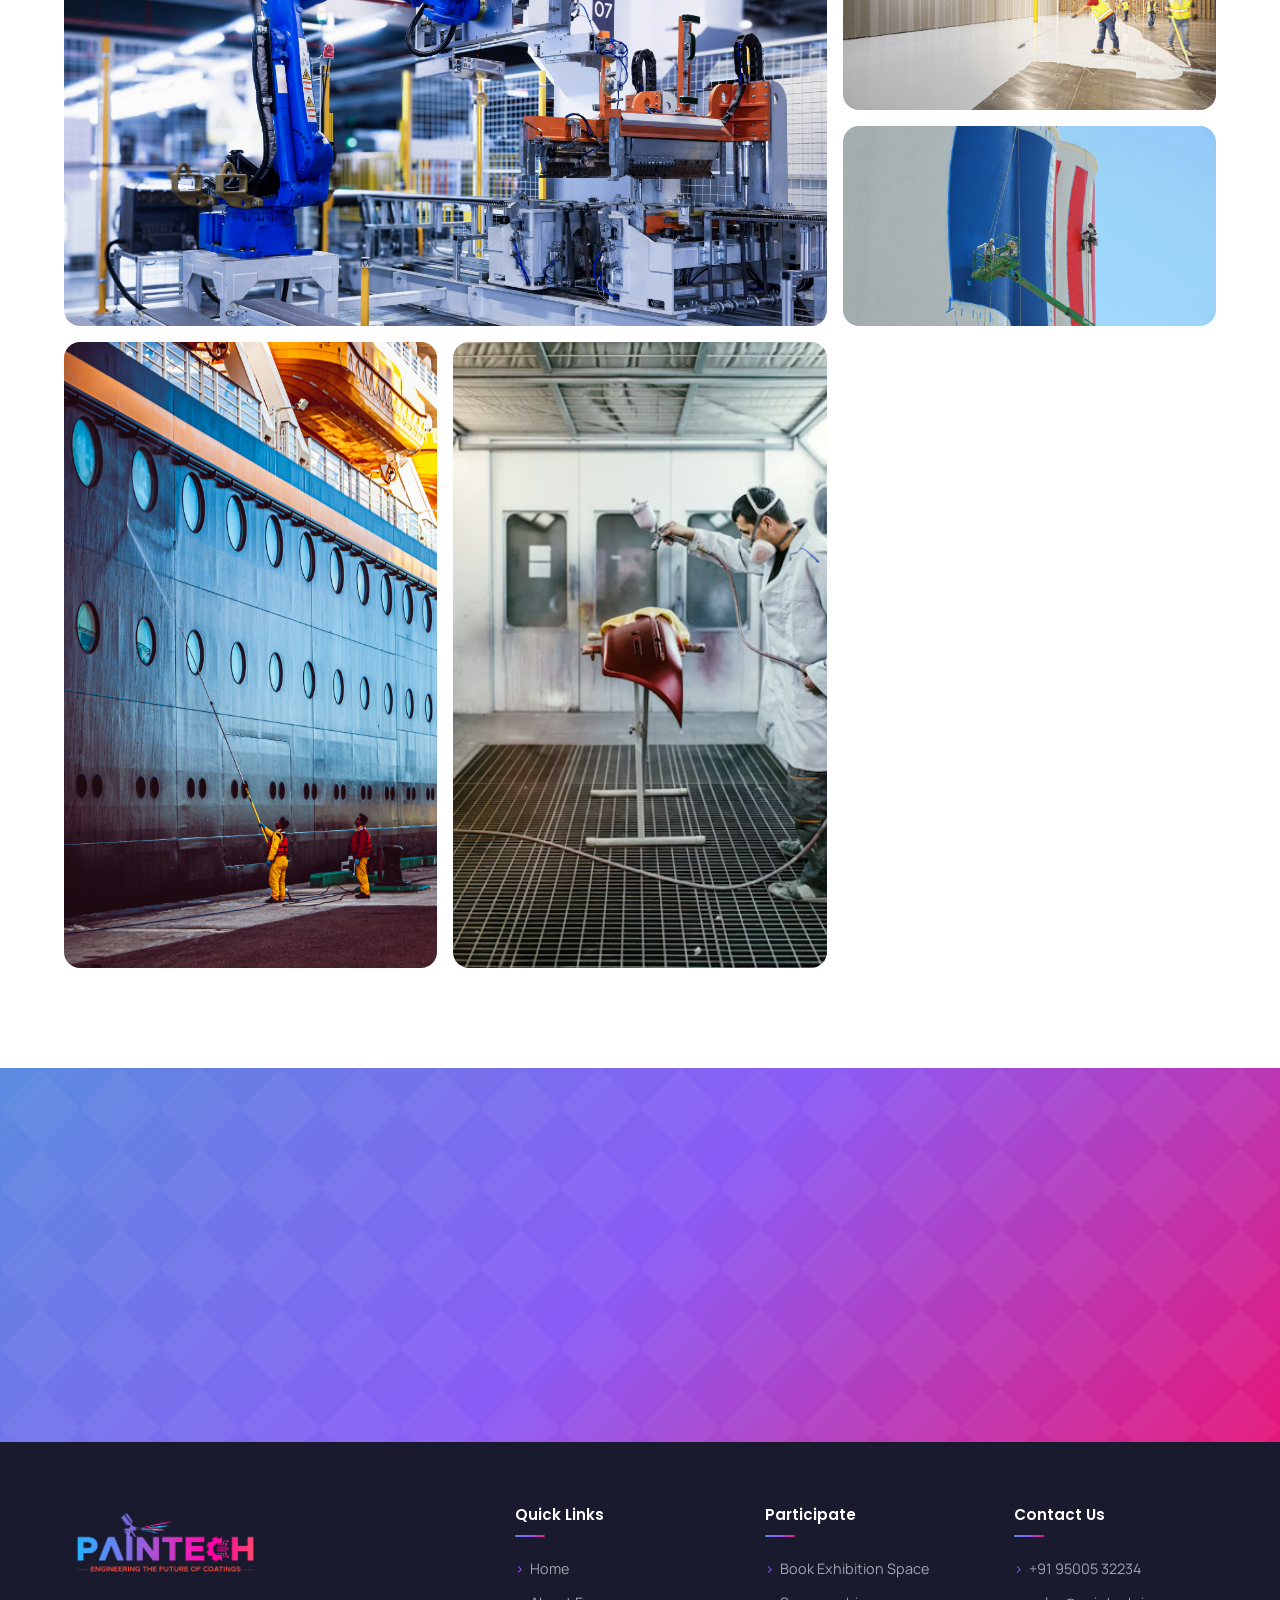
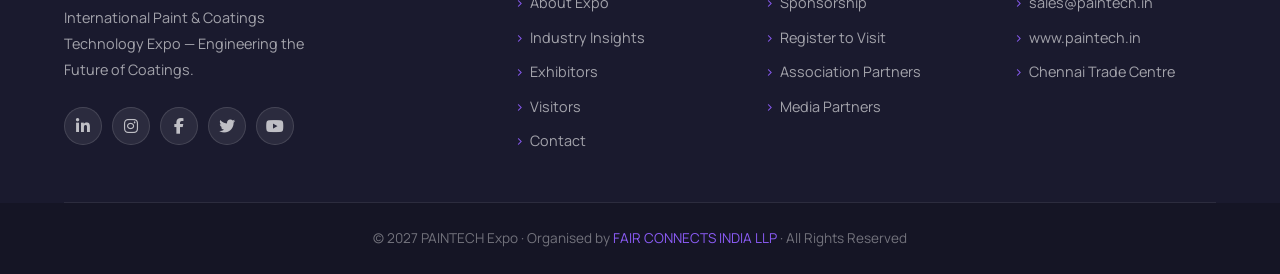
==== commit fb336d51: "added favicon logo" ====
--- a/index.html
+++ b/index.html
@@ -7,7 +7,7 @@
     <title>PAINTECH Expo 2027 – International Paint & Coatings Technology Expo</title>
     <meta name="description"
         content="India's Premier B2B Platform for Paint, Coatings & Surface Technology Innovation. 14–16 May 2027, Chennai Trade Centre." />
-    <link rel="icon" type="image/svg+xml" href="/favicon.svg" />
+    <link rel="icon" type="image/svg+xml" href="favicon.svg" />
     <link rel="stylesheet" href="assets/css/styles.css" />
     <link rel="stylesheet" href="https://cdnjs.cloudflare.com/ajax/libs/font-awesome/6.7.2/css/all.min.css">
 </head>
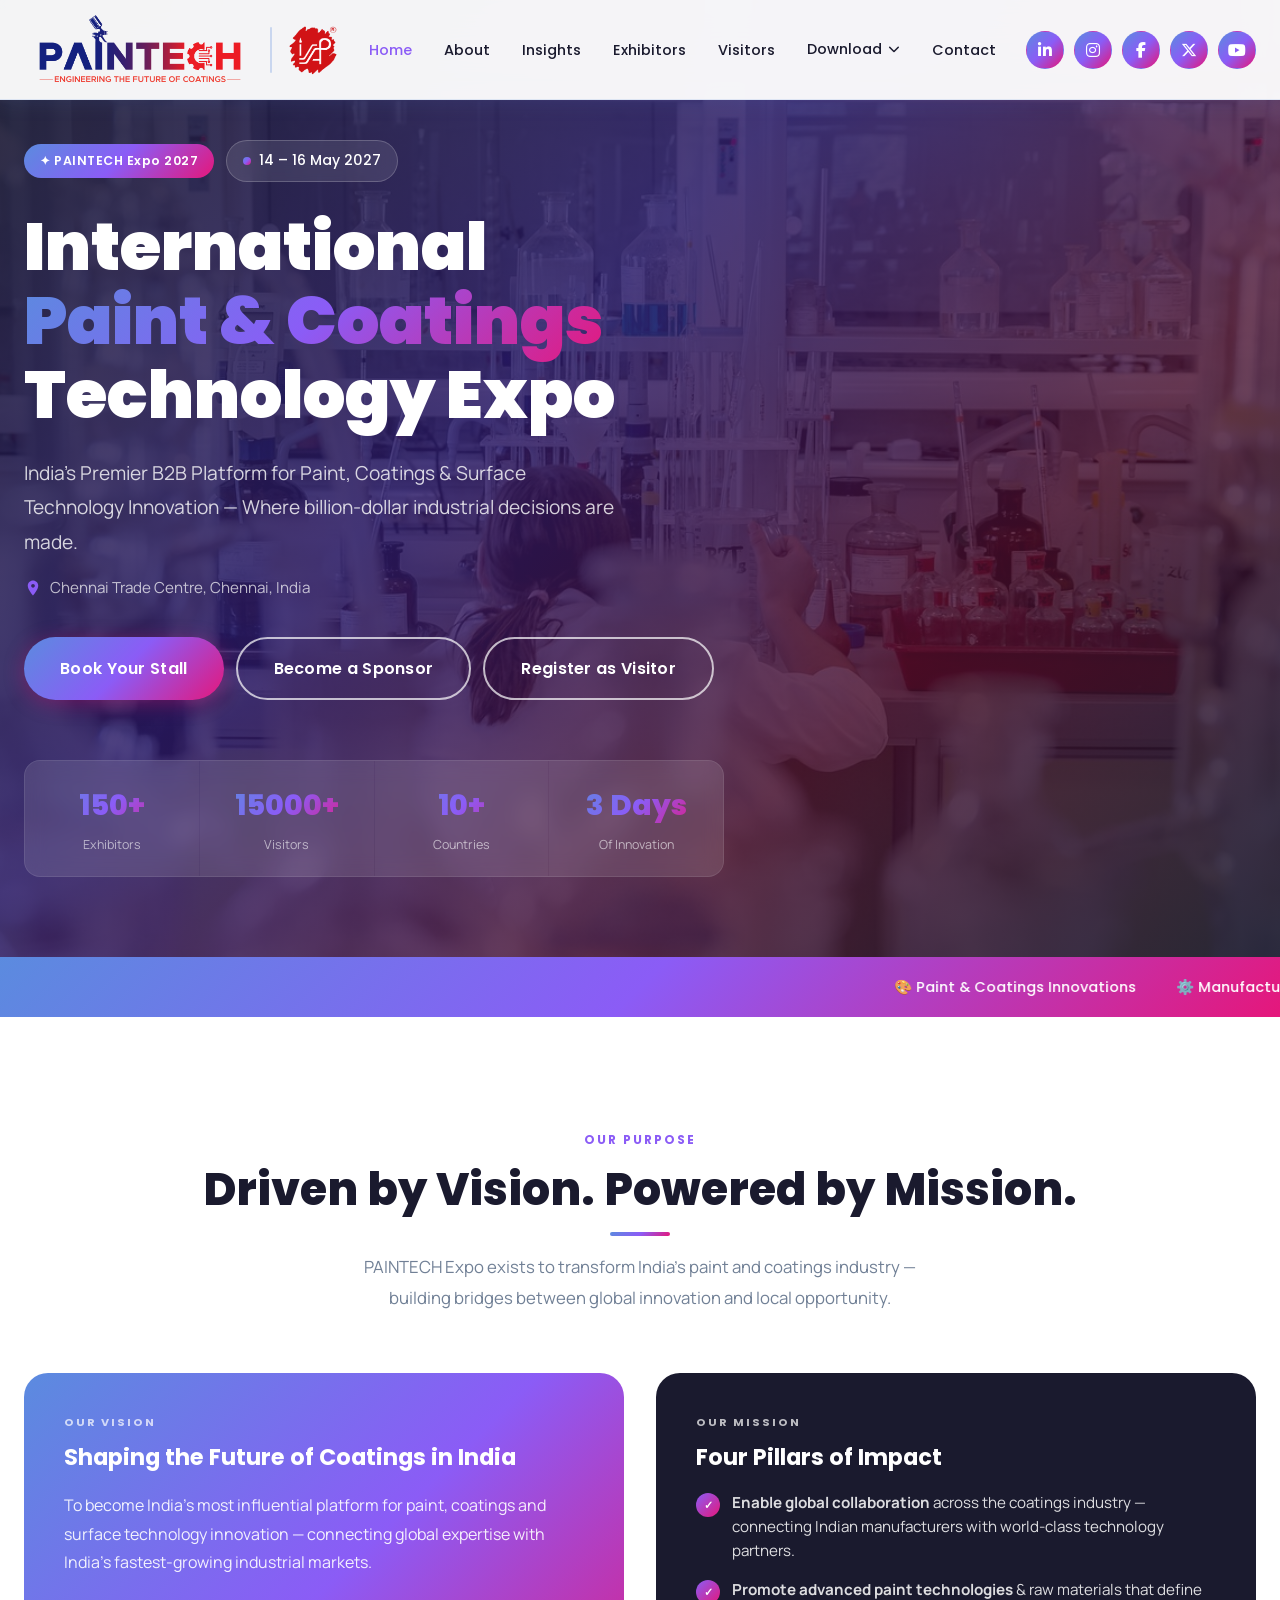
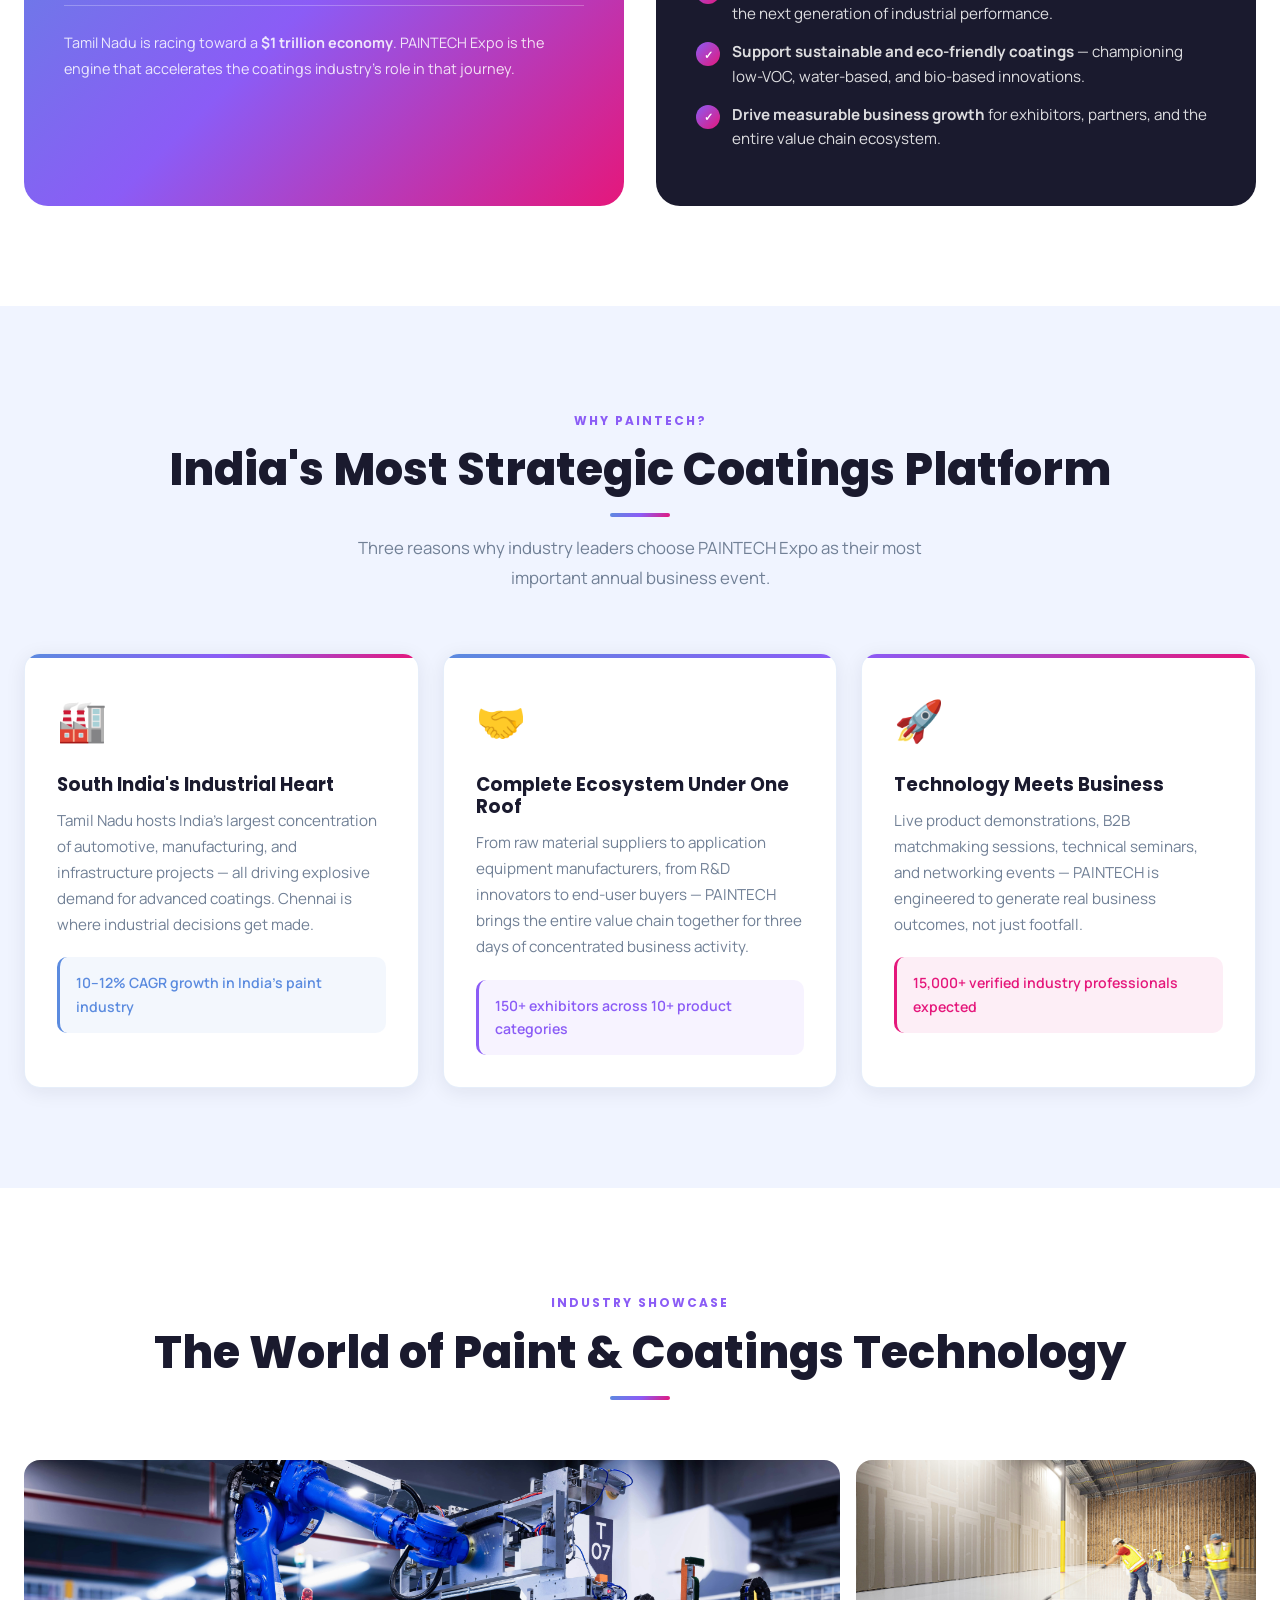
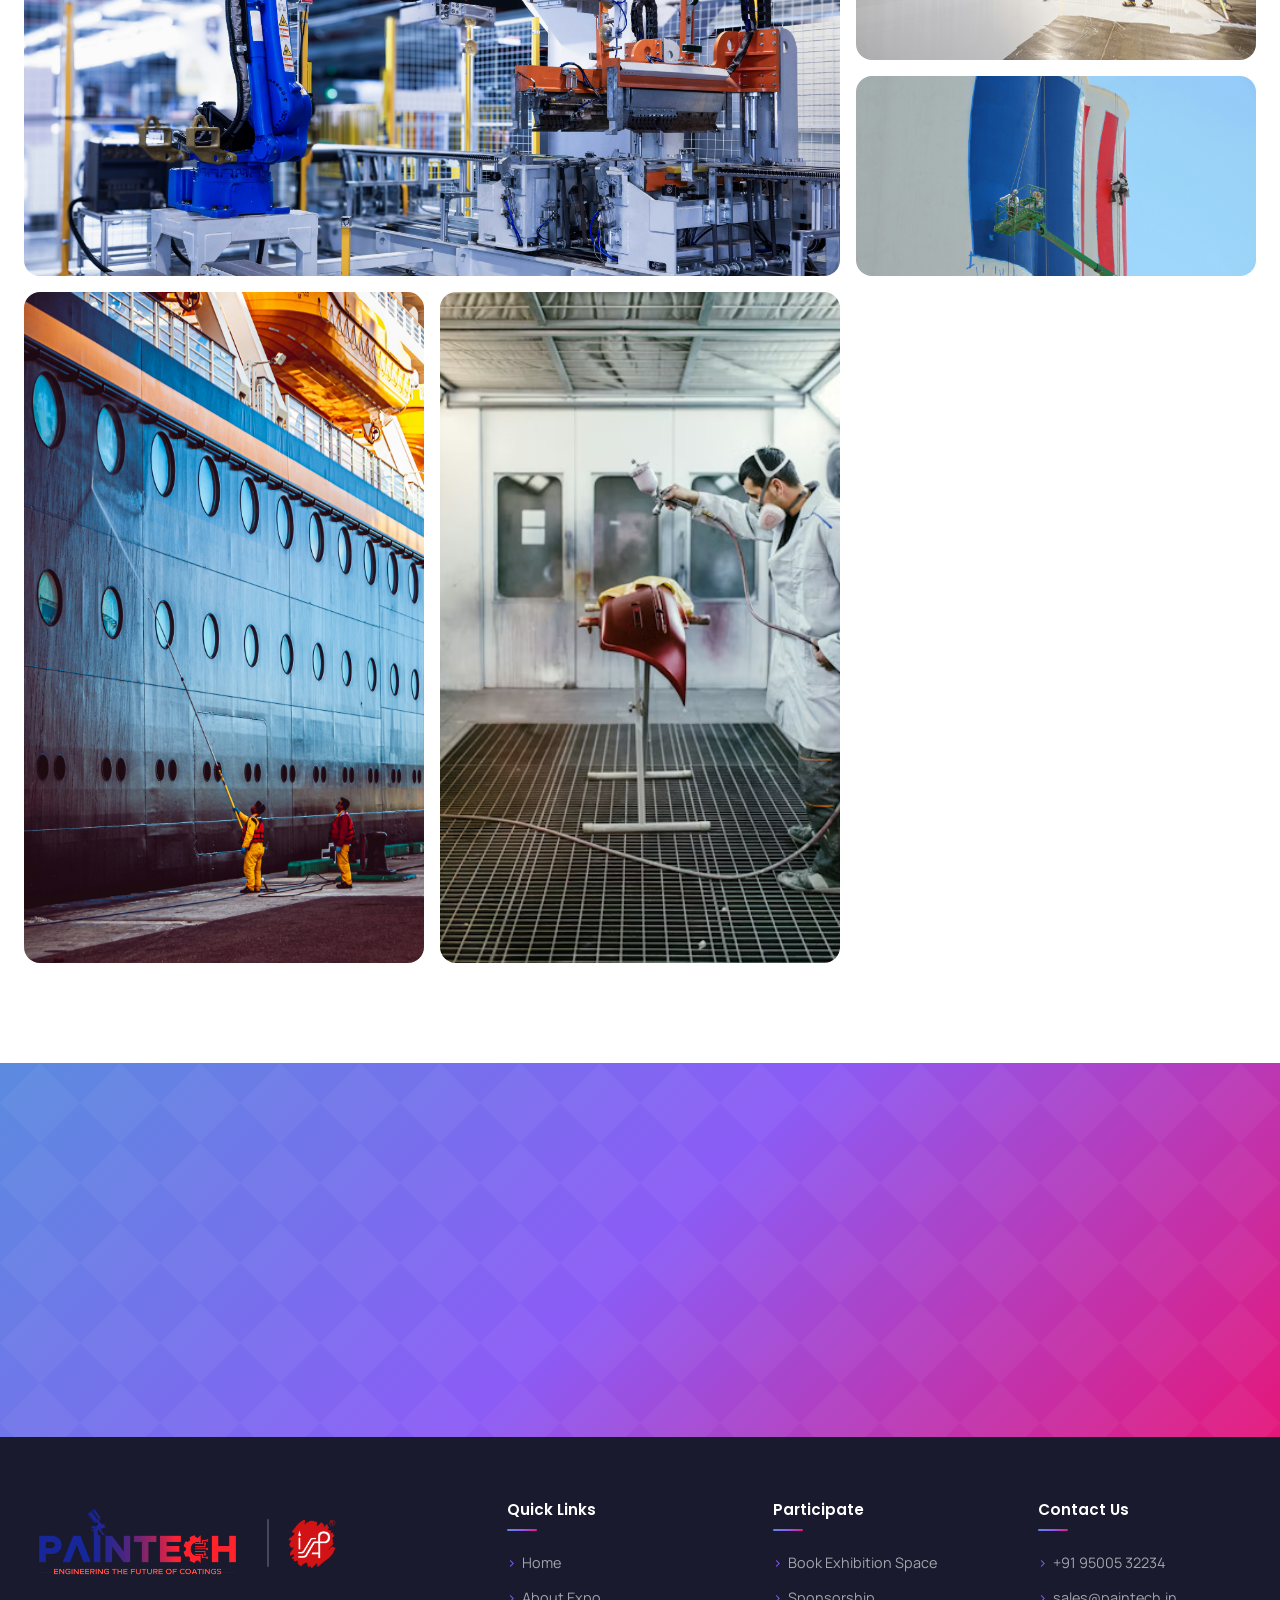
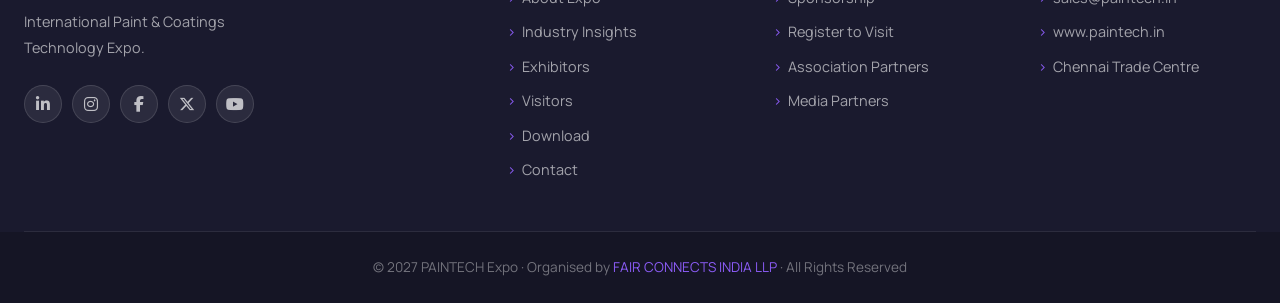
==== commit d55670dd: "vistor and space booking form and template added and logo and sponsor logo added, and form setup and" ====
--- a/index.html
+++ b/index.html
@@ -42,9 +42,9 @@
                 Chennai Trade Centre, Chennai, India
             </div>
             <div class="hero-ctas">
-                <a href="exhibitors.html" class="btn btn-primary btn-lg">Book Your Stall</a>
+                <a href="book-your-space.html" class="btn btn-primary btn-lg">Book Your Stall</a>
                 <a href="contact.html" class="btn btn-outline-white btn-lg">Become a Sponsor</a>
-                <a href="visitors.html" class="btn btn-outline-white btn-lg">Register as Visitor</a>
+                <a href="visitor-registration.html" class="btn btn-outline-white btn-lg">Register as Visitor</a>
             </div>
             <div class="hero-stats">
                 <div class="hero-stat">
@@ -223,8 +223,8 @@
             <p class="fade-up fade-up-delay-1">Join India's fastest growing Paint &amp; Coatings Technology Expo.
                 Limited premium booth spaces available for exhibitors.</p>
             <div class="btns fade-up fade-up-delay-2">
-                <a href="exhibitors.html" class="btn btn-outline-white btn-lg">Book Your Stall</a>
-                <a href="visitors.html" class="btn btn-outline-white btn-lg">Register as Visitor</a>
+                <a href="book-your-space.html" class="btn btn-outline-white btn-lg">Book Your Stall</a>
+                <a href="visitor-registration.html" class="btn btn-outline-white btn-lg">Register as Visitor</a>
                 <a href="contact.html" class="btn btn-outline-white btn-lg">Become a Sponsor</a>
             </div>
         </div>
--- a/assets/css/styles.css
+++ b/assets/css/styles.css
@@ -102,7 +102,7 @@
 
 /* ─── Container ─────────────────────────────────────────── */
 .container {
-    max-width: 1200px;
+    max-width: 1280px;
     margin: 0 auto;
     padding: 0 24px;
 }
@@ -401,7 +401,8 @@
 }
 
 .navbar.dark-nav {
-    background: rgba(26, 26, 46, 0.95);
+    /* background: rgba(26, 26, 46, 0.95); */
+    background: rgba(255, 255, 255, 0.95);
     backdrop-filter: blur(20px);
 }
 
@@ -410,13 +411,34 @@
     align-items: center;
     justify-content: space-between;
     width: 100%;
-    max-width: 1200px;
+    max-width: 1280px;
     margin: 0 auto;
     padding: 0 24px;
 }
 
+.nav-logo {
+    display: inline-flex;
+    align-items: center;
+    gap: 14px;
+    flex-shrink: 0;
+}
+
+.nav-logo .nav-sponsor-logo {
+    height: 58px;
+    width: auto;
+    object-fit: contain;
+}
+
+.nav-logo-divider {
+    width: 1.5px;
+    height: 46px;
+    background: rgba(91, 139, 223, 0.28);
+    border-radius: 2px;
+    flex-shrink: 0;
+}
+
 .nav-logo img {
-    height: 90px;
+    height: 86px;
     width: auto;
     image-rendering: -webkit-optimize-contrast;
     image-rendering: crisp-edges;
@@ -589,7 +611,7 @@
     position: relative;
     z-index: 1;
     padding: calc(var(--nav-h) + 40px) 0 80px;
-    max-width: 1200px;
+    max-width: 1280px;
     margin: 0 auto;
     width: 100%;
     padding-left: 24px;
@@ -1758,8 +1780,42 @@
     border-bottom: 1px solid rgba(255, 255, 255, 0.08);
 }
 
+.footer-brand-logos {
+    display: inline-flex;
+    align-items: center;
+    gap: 16px;
+    margin-bottom: 24px;
+    flex-wrap: wrap;
+}
+
+.footer-brand-logos img {
+    margin-bottom: 0;
+}
+
+.footer-brand-logos .footer-sponsor-logo {
+    height: 58px;
+    width: auto;
+    margin-bottom: 0;
+    filter: none;
+    object-fit: contain;
+}
+
+.footer-logo-divider {
+    width: 1.5px;
+    height: 48px;
+    background: rgba(255, 255, 255, 0.2);
+    border-radius: 2px;
+    flex-shrink: 0;
+}
+
+.footer-brand .footer-main-logo {
+    height: 84px;
+    margin-bottom: 0;
+    filter: brightness(1.2);
+}
+
 .footer-brand img {
-    height: 75px;
+    height: 90px;
     margin-bottom: 24px;
     filter: brightness(1.2);
     image-rendering: -webkit-optimize-contrast;
@@ -1853,7 +1909,7 @@
 }
 
 .footer-bottom {
-    padding: 24px 0;
+    padding: 24px 5px;
     text-align: center;
     color: rgba(255, 255, 255, 0.4);
     font-size: 0.85rem;
@@ -1931,6 +1987,22 @@
         --nav-h: 100px;
     }
 
+    .nav-logo {
+        gap: 10px;
+    }
+
+    .nav-logo img {
+        height: 62px;
+    }
+
+    .nav-logo .nav-sponsor-logo {
+        height: 44px;
+    }
+
+    .nav-logo-divider {
+        height: 36px;
+    }
+
     .section {
         padding: 70px 0;
     }
@@ -2042,4 +2114,739 @@
         gap: 24px;
         text-align: center;
     }
-}+}
+
+
+/* ──────────────────────────────────────────────────────────
+   NAV DROPDOWN (DOWNLOAD MENU)
+───────────────────────────────────────────────────────── */
+.nav-dropdown {
+    position: relative;
+}
+
+.nav-dropdown-toggle {
+    display: inline-flex;
+    align-items: center;
+    gap: 6px;
+}
+
+.nav-dropdown-arrow {
+    font-size: 0.72rem;
+    transition: transform var(--transition);
+}
+
+.nav-dropdown:hover .nav-dropdown-arrow,
+.nav-dropdown.open .nav-dropdown-arrow {
+    transform: rotate(180deg);
+}
+
+.nav-dropdown-menu {
+    position: absolute;
+    top: calc(100% + 8px);
+    left: 0;
+    min-width: 225px;
+    background: var(--white);
+    border-radius: var(--radius-sm);
+    box-shadow: var(--shadow-md);
+    border: 1px solid var(--border);
+    padding: 8px;
+    display: flex;
+    flex-direction: column;
+    gap: 4px;
+    opacity: 0;
+    visibility: hidden;
+    transform: translateY(8px);
+    transition: opacity 0.22s ease, transform 0.22s ease, visibility 0.22s ease;
+    z-index: 1010;
+}
+
+.nav-dropdown::after {
+    content: '';
+    position: absolute;
+    top: 100%;
+    left: 0;
+    right: 0;
+    height: 10px;
+}
+
+.nav-dropdown:hover .nav-dropdown-menu,
+.nav-dropdown.open .nav-dropdown-menu {
+    opacity: 1;
+    visibility: visible;
+    transform: translateY(0);
+}
+
+.nav-dropdown-menu li a,
+.navbar.transparent .nav-links .nav-dropdown-menu li a,
+.navbar.dark-nav .nav-links .nav-dropdown-menu li a {
+    display: flex;
+    align-items: center;
+    gap: 10px;
+    padding: 10px 14px;
+    border-radius: 8px;
+    font-size: 0.88rem;
+    font-weight: 500;
+    color: var(--dark);
+    white-space: nowrap;
+}
+
+.nav-dropdown-menu li a i {
+    color: var(--violet);
+    width: 16px;
+    text-align: center;
+    font-size: 0.95rem;
+}
+
+.nav-dropdown-menu li a:hover,
+.navbar.transparent .nav-links .nav-dropdown-menu li a:hover,
+.navbar.dark-nav .nav-links .nav-dropdown-menu li a:hover {
+    color: var(--violet);
+    background: rgba(139, 92, 246, 0.08);
+}
+
+/* ─── Mobile Dropdown ────────────────────────────────────── */
+.mobile-dropdown {
+    display: flex;
+    flex-direction: column;
+    align-items: center;
+    width: 100%;
+}
+
+.mobile-dropdown-toggle {
+    font-family: var(--font-head);
+    font-size: 1.4rem;
+    font-weight: 600;
+    color: white;
+    padding: 10px 20px;
+    background: none;
+    border: none;
+    cursor: pointer;
+    display: inline-flex;
+    align-items: center;
+    gap: 8px;
+    transition: var(--transition);
+}
+
+.mobile-dropdown-toggle:hover {
+    color: var(--violet);
+}
+
+.mobile-dropdown.open .nav-dropdown-arrow {
+    transform: rotate(180deg);
+}
+
+.mobile-dropdown-menu {
+    display: none;
+    flex-direction: column;
+    align-items: center;
+    gap: 6px;
+    background: rgba(255, 255, 255, 0.06);
+    border-radius: var(--radius-sm);
+    padding: 10px 20px;
+    margin-top: 4px;
+}
+
+.mobile-dropdown.open .mobile-dropdown-menu {
+    display: flex;
+}
+
+.mobile-menu .mobile-dropdown-menu a {
+    font-size: 1.05rem;
+    font-weight: 500;
+    color: rgba(255, 255, 255, 0.85);
+    padding: 8px 16px;
+    display: inline-flex;
+    align-items: center;
+    gap: 10px;
+}
+
+.mobile-menu .mobile-dropdown-menu a i {
+    color: var(--violet);
+}
+
+
+.mobile-dropdown-header {
+    display: inline-flex;
+    align-items: center;
+    gap: 2px;
+}
+
+.mobile-dropdown-header .mobile-dropdown-link {
+    padding-right: 6px;
+}
+
+.mobile-dropdown-header .mobile-dropdown-toggle {
+    padding: 10px 12px;
+    font-size: 1.1rem;
+}
+
+/* ──────────────────────────────────────────────────────────
+   DOWNLOADS PAGE (3 OPTIONS) & POPUP MODAL
+───────────────────────────────────────────────────────── */
+.download-cards-grid {
+    display: grid;
+    grid-template-columns: repeat(3, 1fr);
+    gap: 28px;
+}
+
+.download-resource-card {
+    background: var(--white);
+    border-radius: var(--radius);
+    padding: 32px 28px;
+    border: 1.5px solid var(--border);
+    box-shadow: var(--shadow-card);
+    display: flex;
+    flex-direction: column;
+    transition: var(--transition);
+}
+
+.download-resource-card:hover {
+    transform: translateY(-4px);
+    box-shadow: var(--shadow-md);
+    border-color: var(--violet);
+}
+
+.drc-top {
+    display: flex;
+    align-items: center;
+    justify-content: space-between;
+    margin-bottom: 20px;
+}
+
+.drc-top .icon-box {
+    color: var(--white);
+}
+
+.download-resource-card h3 {
+    font-size: 1.3rem;
+    margin-bottom: 10px;
+    color: var(--dark);
+}
+
+.download-resource-card p {
+    font-size: 0.94rem;
+    color: var(--muted);
+    line-height: 1.75;
+    margin-bottom: 24px;
+    flex: 1;
+}
+
+.drc-actions {
+    display: flex;
+    align-items: center;
+}
+
+.drc-actions .btn {
+    width: 100%;
+    justify-content: center;
+}
+
+/* ─── Download Lead Popup Modal ──────────────────────────── */
+.dl-modal-overlay {
+    position: fixed;
+    inset: 0;
+    z-index: 2000;
+    background: rgba(26, 26, 46, 0.72);
+    backdrop-filter: blur(6px);
+    -webkit-backdrop-filter: blur(6px);
+    display: flex;
+    align-items: center;
+    justify-content: center;
+    padding: 20px;
+    opacity: 0;
+    visibility: hidden;
+    transition: opacity 0.25s ease, visibility 0.25s ease;
+}
+
+.dl-modal-overlay.open {
+    opacity: 1;
+    visibility: visible;
+}
+
+.dl-modal-card {
+    position: relative;
+    width: 100%;
+    max-width: 620px;
+    max-height: 92vh;
+    overflow-y: auto;
+    background: var(--white);
+    border-radius: var(--radius-lg);
+    padding: 28px 32px;
+    box-shadow: var(--shadow-lg);
+    border: 1px solid var(--border);
+    transform: translateY(16px) scale(0.98);
+    transition: transform 0.25s ease;
+    scrollbar-width: thin;
+    scrollbar-color: rgba(139, 92, 246, 0.35) transparent;
+}
+
+.dl-modal-card::-webkit-scrollbar {
+    width: 5px;
+}
+
+.dl-modal-card::-webkit-scrollbar-track {
+    background: transparent;
+    margin-block: 22px;
+}
+
+.dl-modal-card::-webkit-scrollbar-thumb {
+    background: rgba(139, 92, 246, 0.35);
+    border-radius: 999px;
+}
+
+.dl-modal-card::-webkit-scrollbar-thumb:hover {
+    background: var(--violet);
+}
+
+.dl-modal-overlay.open .dl-modal-card {
+    transform: translateY(0) scale(1);
+}
+
+.dl-modal-close {
+    position: absolute;
+    top: 18px;
+    right: 18px;
+    width: 36px;
+    height: 36px;
+    border-radius: 50%;
+    border: 1px solid var(--border);
+    background: var(--light);
+    color: var(--dark);
+    font-size: 1.05rem;
+    cursor: pointer;
+    display: flex;
+    align-items: center;
+    justify-content: center;
+    transition: var(--transition);
+}
+
+.dl-modal-close:hover {
+    background: var(--grad);
+    color: var(--white);
+    border-color: transparent;
+}
+
+.dl-modal-header {
+    margin-bottom: 18px;
+    padding-right: 36px;
+}
+
+.dl-modal-header h3 {
+    font-size: 1.4rem;
+    margin: 8px 0 4px;
+    color: var(--dark);
+}
+
+.dl-modal-header p {
+    font-size: 0.88rem;
+    color: var(--muted);
+}
+
+.dl-modal-form .form-row {
+    display: grid;
+    grid-template-columns: 1fr 1fr;
+    gap: 14px;
+    margin-bottom: 12px;
+}
+
+.dl-modal-form .form-group {
+    display: flex;
+    flex-direction: column;
+    gap: 5px;
+}
+
+.dl-modal-form label {
+    font-family: var(--font-head);
+    font-size: 0.8rem;
+    font-weight: 600;
+    color: var(--dark);
+}
+
+.dl-modal-form input,
+.dl-modal-form select {
+    width: 100%;
+    padding: 9px 13px;
+    border-radius: var(--radius-sm);
+    border: 1.5px solid var(--border);
+    background: var(--light);
+    font-family: var(--font-body);
+    font-size: 0.9rem;
+    color: var(--dark);
+    outline: none;
+    transition: var(--transition);
+}
+
+.dl-modal-form input:focus,
+.dl-modal-form select:focus {
+    border-color: var(--violet);
+    background: var(--white);
+    box-shadow: 0 0 0 3px rgba(139, 92, 246, 0.12);
+}
+
+.dl-modal-form input.input-error,
+.dl-modal-form select.input-error {
+    border-color: #E53E3E;
+    background: #FFF5F5;
+    box-shadow: 0 0 0 3px rgba(229, 62, 62, 0.12);
+}
+
+.dl-field-error {
+    font-size: 0.74rem;
+    font-weight: 600;
+    color: #E53E3E;
+    min-height: 0;
+    line-height: 1.3;
+}
+
+.dl-field-error:empty {
+    display: none;
+}
+
+.dl-submit-btn {
+    width: 100%;
+    justify-content: center;
+    margin-top: 10px;
+    padding: 14px 24px;
+}
+
+.dl-form-status {
+    margin-top: 12px;
+    font-size: 0.88rem;
+    font-weight: 600;
+    text-align: center;
+    display: none;
+}
+
+.dl-form-status.success {
+    display: block;
+    color: #059669;
+}
+
+@media (max-width: 992px) {
+    .download-cards-grid {
+        grid-template-columns: 1fr;
+    }
+}
+
+@media (max-width: 600px) {
+    .dl-modal-card {
+        padding: 26px 20px;
+    }
+
+    .dl-modal-form .form-row {
+        grid-template-columns: 1fr;
+        gap: 12px;
+    }
+}
+
+
+/* ──────────────────────────────────────────────────────────
+   VISITOR REGISTRATION STANDALONE PAGE
+───────────────────────────────────────────────────────── */
+.vreg-body {
+    background: #F4F7FC;
+}
+
+.vreg-top-strip {
+    margin-top: var(--nav-h);
+    background: var(--white);
+    border-bottom: 1px solid var(--border);
+    padding: 14px 0;
+}
+
+.vreg-top-strip-inner {
+    display: flex;
+    align-items: center;
+    justify-content: space-between;
+    gap: 16px;
+    flex-wrap: wrap;
+}
+
+.vreg-event-meta {
+    display: flex;
+    align-items: center;
+    gap: 24px;
+    flex-wrap: wrap;
+    font-family: var(--font-head);
+    font-size: 0.88rem;
+    font-weight: 600;
+    color: var(--dark);
+}
+
+.vreg-event-meta span {
+    display: inline-flex;
+    align-items: center;
+    gap: 8px;
+}
+
+.vreg-event-meta i {
+    color: var(--violet);
+}
+
+.vreg-section {
+    padding: 40px 0 80px;
+}
+
+.vreg-page-title {
+    text-align: center;
+    font-size: clamp(1.75rem, 3vw, 2.3rem);
+    font-weight: 800;
+    color: var(--dark);
+    margin-bottom: 24px;
+}
+
+.vreg-banner-bar {
+    max-width: 960px;
+    margin: 0 auto;
+    background: var(--grad-hero);
+    color: var(--white);
+    padding: 16px 28px;
+    border-radius: var(--radius) var(--radius) 0 0;
+    display: flex;
+    align-items: center;
+    justify-content: center;
+    gap: 16px;
+    flex-wrap: wrap;
+    font-family: var(--font-head);
+    font-size: 0.95rem;
+    font-weight: 600;
+    text-align: center;
+}
+
+.vreg-banner-chip {
+    background: var(--grad);
+    color: var(--white);
+    padding: 5px 16px;
+    border-radius: var(--radius-full);
+    font-size: 0.78rem;
+    font-weight: 700;
+    letter-spacing: 0.4px;
+    text-transform: uppercase;
+    display: inline-flex;
+    align-items: center;
+    gap: 6px;
+}
+
+.vreg-card {
+    max-width: 960px;
+    margin: 0 auto;
+    background: var(--white);
+    border-radius: 0 0 var(--radius) var(--radius);
+    box-shadow: var(--shadow-card);
+    border: 1px solid var(--border);
+    border-top: none;
+    padding: 36px 40px 44px;
+}
+
+.vreg-section-heading {
+    border-bottom: 1.5px solid var(--border);
+    padding-bottom: 10px;
+    margin-bottom: 22px;
+}
+
+.vreg-section-heading h2 {
+    font-size: 1.2rem;
+    font-weight: 700;
+    color: var(--dark);
+}
+
+.vreg-field-row {
+    display: grid;
+    gap: 20px;
+    margin-bottom: 18px;
+}
+
+.vreg-cols-1 {
+    grid-template-columns: 1fr;
+}
+
+.vreg-cols-2 {
+    grid-template-columns: 1fr 1fr;
+}
+
+.vreg-cols-3 {
+    grid-template-columns: 140px 1fr 1fr;
+}
+
+.vreg-form-group {
+    display: flex;
+    flex-direction: column;
+    gap: 6px;
+}
+
+.vreg-label {
+    font-family: var(--font-head);
+    font-size: 0.84rem;
+    font-weight: 600;
+    color: var(--dark);
+    line-height: 1.45;
+}
+
+.vreg-label .req,
+.vreg-channel-name .req,
+.vreg-checkbox-label .req {
+    color: var(--pink);
+    margin-right: 3px;
+    font-weight: 700;
+}
+
+.vreg-form input[type="text"],
+.vreg-form input[type="email"],
+.vreg-form input[type="tel"],
+.vreg-form input[type="url"],
+.vreg-form select,
+.vreg-form textarea {
+    width: 100%;
+    padding: 10px 14px;
+    border-radius: 8px;
+    border: 1.5px solid rgba(91, 139, 223, 0.25);
+    background: var(--white);
+    font-family: var(--font-body);
+    font-size: 0.9rem;
+    color: var(--dark);
+    outline: none;
+    transition: var(--transition);
+}
+
+.vreg-form textarea {
+    min-height: 110px;
+    resize: vertical;
+    line-height: 1.6;
+}
+
+.vreg-form input:focus,
+.vreg-form select:focus,
+.vreg-form textarea:focus {
+    border-color: var(--violet);
+    box-shadow: 0 0 0 3px rgba(139, 92, 246, 0.12);
+}
+
+.vreg-form input.input-error,
+.vreg-form select.input-error,
+.vreg-form textarea.input-error {
+    border-color: #E53E3E;
+    background: #FFF5F5;
+    box-shadow: 0 0 0 3px rgba(229, 62, 62, 0.12);
+}
+
+.vreg-phone-wrap {
+    display: grid;
+    grid-template-columns: 120px 1fr;
+    gap: 8px;
+}
+
+.vreg-radio-inline {
+    display: flex;
+    align-items: center;
+    gap: 24px;
+    padding-top: 4px;
+}
+
+.vreg-radio-label {
+    display: inline-flex;
+    align-items: center;
+    gap: 7px;
+    font-size: 0.9rem;
+    font-weight: 500;
+    color: var(--text);
+    cursor: pointer;
+}
+
+.vreg-radio-label input[type="radio"],
+.vreg-channel-item input[type="radio"],
+.vreg-checkbox-label input[type="checkbox"] {
+    accent-color: var(--violet);
+    width: 16px;
+    height: 16px;
+    cursor: pointer;
+}
+
+/* Disclaimer Section */
+.vreg-disclaimer-box {
+    background: #F8FAFF;
+    border: 1px solid var(--border);
+    border-radius: var(--radius-sm);
+    padding: 24px 28px;
+    margin-bottom: 24px;
+}
+
+.vreg-disclaimer-box h4 {
+    font-size: 0.92rem;
+    font-weight: 700;
+    color: var(--dark);
+    margin-bottom: 6px;
+    letter-spacing: 0.3px;
+}
+
+.vreg-disclaimer-intro {
+    font-size: 0.88rem;
+    color: var(--text);
+    margin-bottom: 12px;
+}
+
+.vreg-disclaimer-list {
+    padding-left: 20px;
+    display: flex;
+    flex-direction: column;
+    gap: 8px;
+    font-size: 0.84rem;
+    color: var(--text);
+    line-height: 1.65;
+}
+
+.vreg-disclaimer-list li strong {
+    color: var(--dark);
+}
+
+.vreg-disclaimer-list a,
+.vreg-disclaimer-footer a,
+.vreg-consent-section a {
+    color: var(--blue);
+    font-weight: 600;
+    text-decoration: underline;
+}
+
+.vreg-disclaimer-footer {
+    margin-top: 14px;
+    font-size: 0.86rem;
+    font-weight: 600;
+    color: var(--dark);
+}
+
+/* Consent Section */
+.vreg-consent-section {
+    display: flex;
+    flex-direction: column;
+    gap: 20px;
+    margin-bottom: 32px;
+}
+
+.vreg-checkbox-label {
+    display: inline-flex;
+    align-items: center;
+    gap: 10px;
+    font-size: 0.9rem;
+    font-weight: 600;
+    color: var(--dark);
+    cursor: pointer;
+}
+
+.vreg-submit-wrap {
+    text-align: center;
+}
+
+.vreg-submit-btn {
+    min-width: 240px;
+    justify-content: center;
+}
+
+@media (max-width: 768px) {
+    .vreg-card {
+        padding: 24px 20px 32px;
+    }
+
+    .vreg-cols-2,
+    .vreg-cols-3 {
+        grid-template-columns: 1fr;
+    }
+}
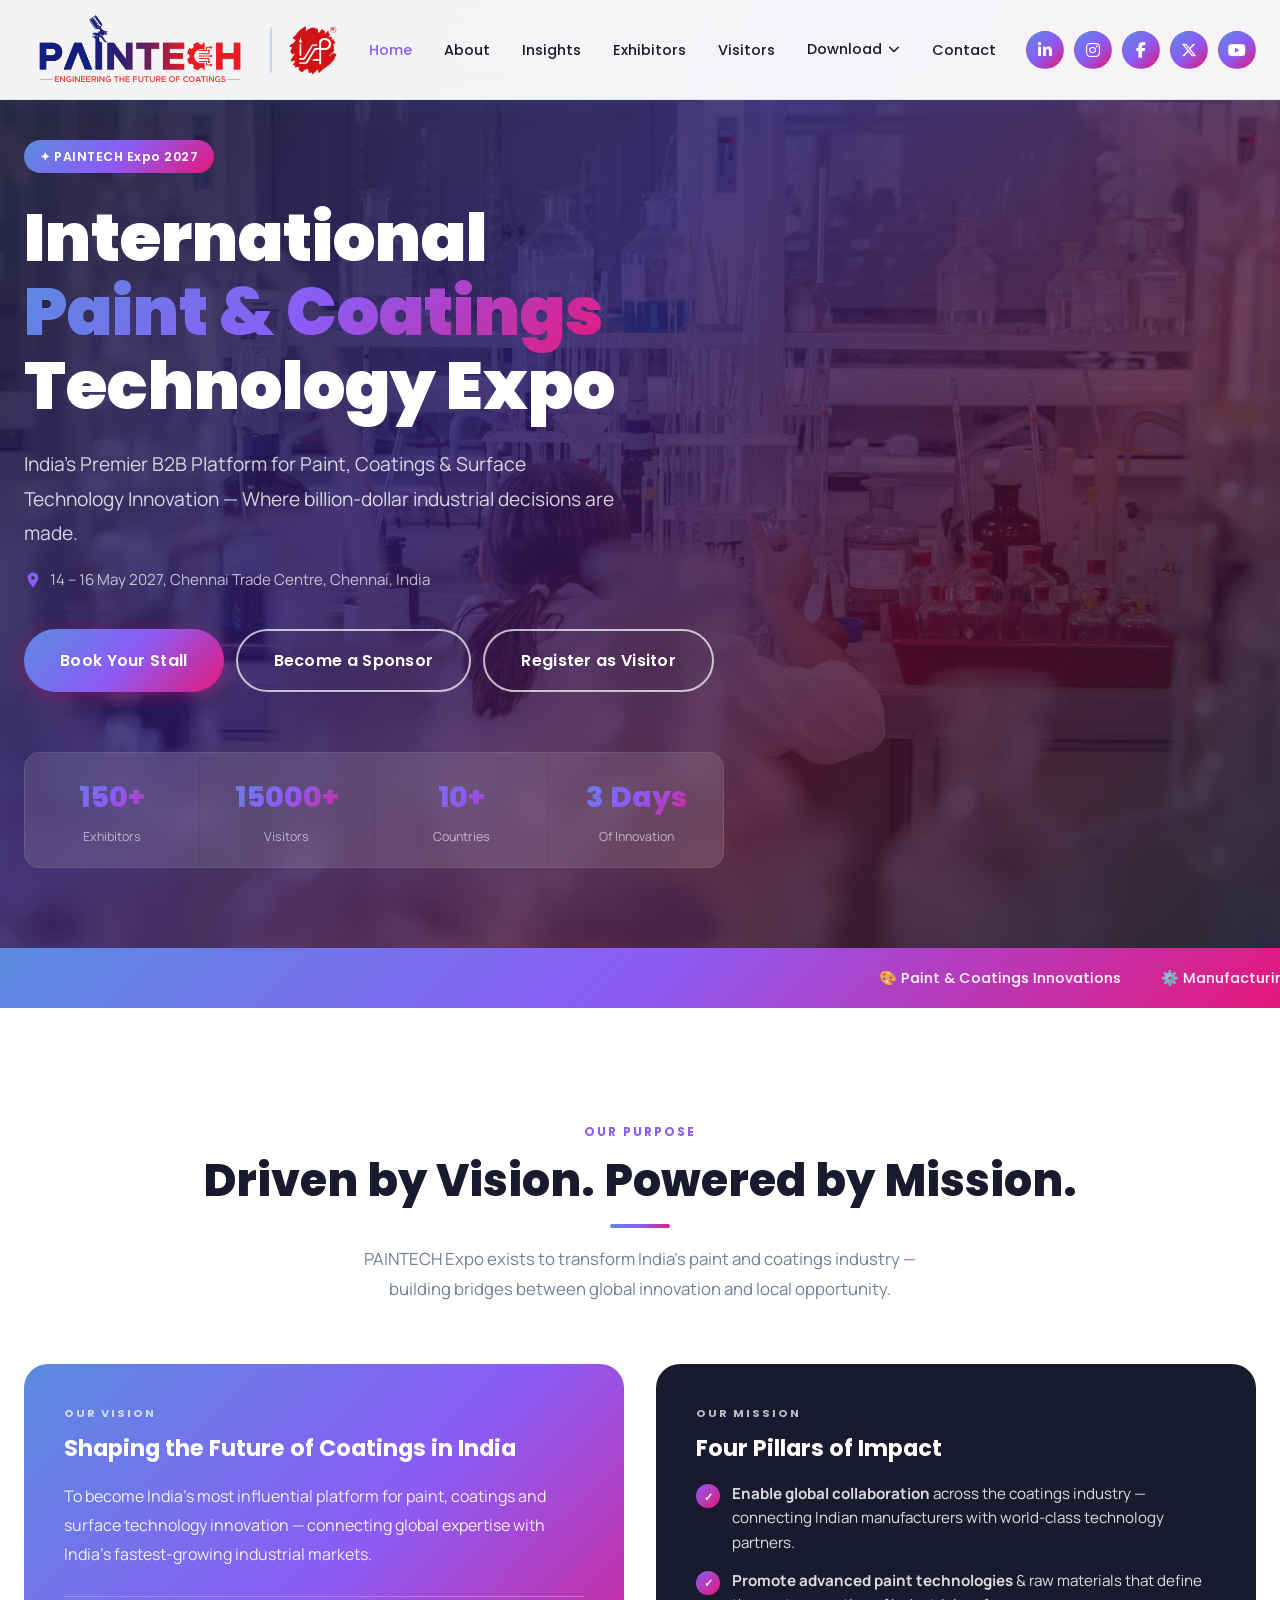
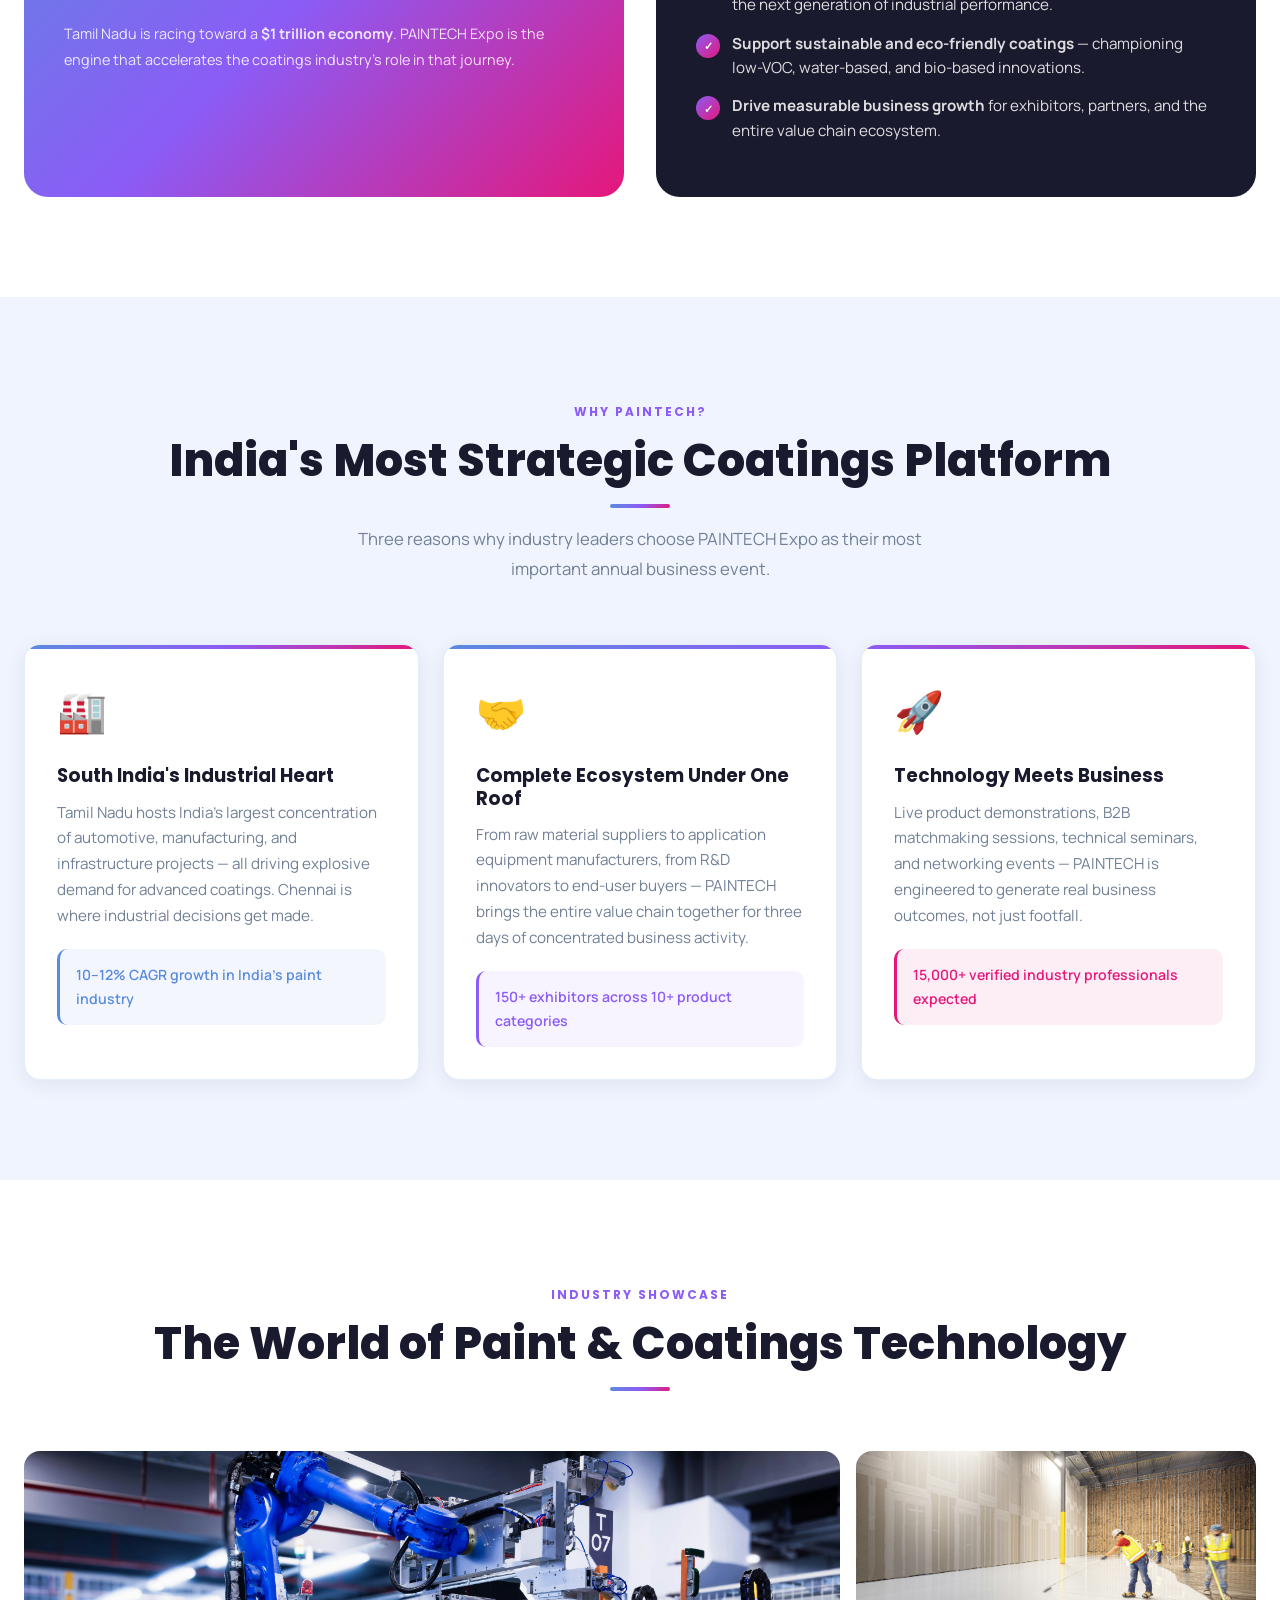
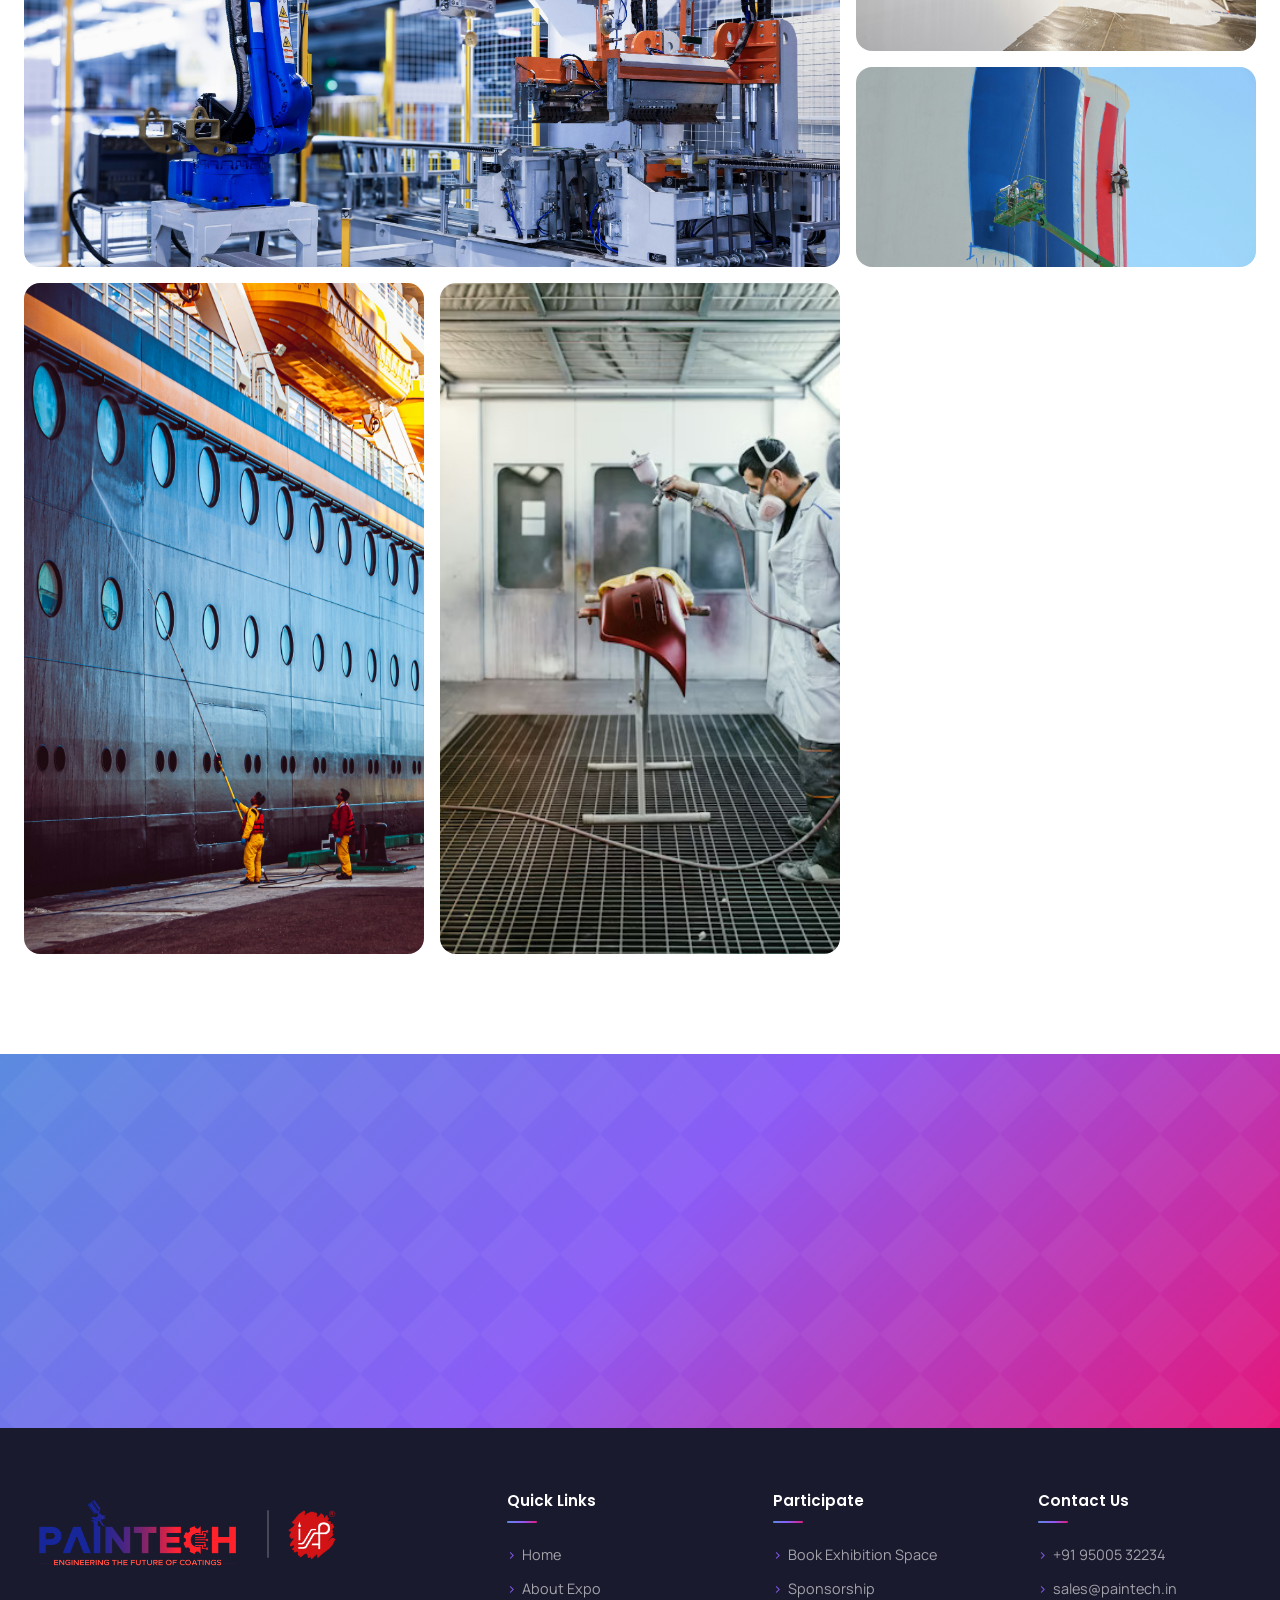
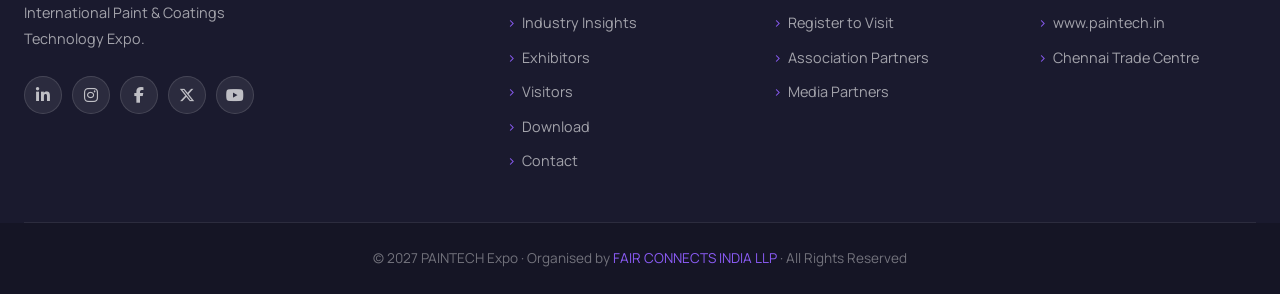
==== commit 0324fe73: "Become sponsor, social link url added, template changes to maintain common mail template, download f" ====
--- a/index.html
+++ b/index.html
@@ -23,9 +23,9 @@
         <div class="hero-content">
             <div class="hero-eyebrow">
                 <span class="badge badge-grad">✦ PAINTECH Expo 2027</span>
-                <div class="hero-date-chip">
+                <!-- <div class="hero-date-chip">
                     <span class="dot"></span> 14 – 16 May 2027
-                </div>
+                </div> -->
             </div>
             <h1 class="hero-title">
                 International<br />
@@ -39,11 +39,11 @@
                     <path
                         d="M12 2C8.13 2 5 5.13 5 9c0 5.25 7 13 7 13s7-7.75 7-13c0-3.87-3.13-7-7-7zm0 9.5c-1.38 0-2.5-1.12-2.5-2.5S10.62 6.5 12 6.5s2.5 1.12 2.5 2.5S13.38 11.5 12 11.5z" />
                 </svg>
-                Chennai Trade Centre, Chennai, India
+                14 – 16 May 2027, Chennai Trade Centre, Chennai, India
             </div>
             <div class="hero-ctas">
                 <a href="book-your-space.html" class="btn btn-primary btn-lg">Book Your Stall</a>
-                <a href="contact.html" class="btn btn-outline-white btn-lg">Become a Sponsor</a>
+                <a href="become-a-sponsor.html" class="btn btn-outline-white btn-lg">Become a Sponsor</a>
                 <a href="visitor-registration.html" class="btn btn-outline-white btn-lg">Register as Visitor</a>
             </div>
             <div class="hero-stats">
@@ -225,7 +225,7 @@
             <div class="btns fade-up fade-up-delay-2">
                 <a href="book-your-space.html" class="btn btn-outline-white btn-lg">Book Your Stall</a>
                 <a href="visitor-registration.html" class="btn btn-outline-white btn-lg">Register as Visitor</a>
-                <a href="contact.html" class="btn btn-outline-white btn-lg">Become a Sponsor</a>
+                <a href="become-a-sponsor.html" class="btn btn-outline-white btn-lg">Become a Sponsor</a>
             </div>
         </div>
     </div>
--- a/assets/css/styles.css
+++ b/assets/css/styles.css
@@ -557,6 +557,21 @@
 
 .mobile-menu a:hover {
     color: var(--violet);
+}
+
+.mobile-social {
+    display: flex;
+    align-items: center;
+    justify-content: center;
+    gap: 12px;
+    margin-top: 12px;
+}
+
+.mobile-menu .social-icon {
+    width: 42px;
+    height: 42px;
+    padding: 0;
+    font-size: 1.05rem;
 }
 
 .mobile-close {
@@ -2440,6 +2455,96 @@
 .dl-modal-header p {
     font-size: 0.88rem;
     color: var(--muted);
+}
+
+.dl-doc-selector {
+    margin-bottom: 14px;
+    padding: 12px 14px;
+    background: var(--light);
+    border: 1.5px solid var(--border);
+    border-radius: var(--radius-sm);
+    display: flex;
+    flex-direction: column;
+    gap: 8px;
+}
+
+.dl-doc-selector-head {
+    display: flex;
+    align-items: center;
+    justify-content: space-between;
+    gap: 10px;
+}
+
+.dl-select-all-btn {
+    background: none;
+    border: none;
+    padding: 2px 8px;
+    font-family: var(--font-head);
+    font-size: 0.76rem;
+    font-weight: 700;
+    color: var(--violet);
+    cursor: pointer;
+    border-radius: 6px;
+    transition: var(--transition);
+}
+
+.dl-select-all-btn:hover {
+    background: rgba(139, 92, 246, 0.12);
+}
+
+.dl-doc-chips {
+    display: grid;
+    grid-template-columns: repeat(3, 1fr);
+    gap: 8px;
+}
+
+.dl-doc-chip {
+    display: inline-flex;
+    align-items: center;
+    gap: 7px;
+    padding: 8px 10px;
+    background: var(--white);
+    border: 1.5px solid var(--border);
+    border-radius: 8px;
+    cursor: pointer;
+    font-family: var(--font-head);
+    font-size: 0.78rem;
+    font-weight: 600;
+    color: var(--dark);
+    transition: var(--transition);
+    user-select: none;
+}
+
+.dl-doc-chip:hover {
+    border-color: var(--violet);
+}
+
+.dl-doc-chip.checked {
+    border-color: var(--violet);
+    background: rgba(139, 92, 246, 0.08);
+    color: var(--violet);
+    box-shadow: 0 0 0 2px rgba(139, 92, 246, 0.12);
+}
+
+.dl-doc-chip input[type="checkbox"] {
+    width: 15px;
+    height: 15px;
+    padding: 0;
+    margin: 0;
+    accent-color: var(--violet);
+    flex-shrink: 0;
+    cursor: pointer;
+}
+
+.dl-doc-chip i {
+    color: var(--violet);
+    font-size: 0.85rem;
+}
+
+@media (max-width: 600px) {
+    .dl-doc-chips {
+        grid-template-columns: 1fr;
+    }
 }
 
 .dl-modal-form .form-row {
@@ -2840,6 +2945,13 @@
     justify-content: center;
 }
 
+.vreg-form-group input[readonly] {
+    background: #EDF2F7;
+    color: var(--dark);
+    font-weight: 600;
+    cursor: not-allowed;
+}
+
 @media (max-width: 768px) {
     .vreg-card {
         padding: 24px 20px 32px;
